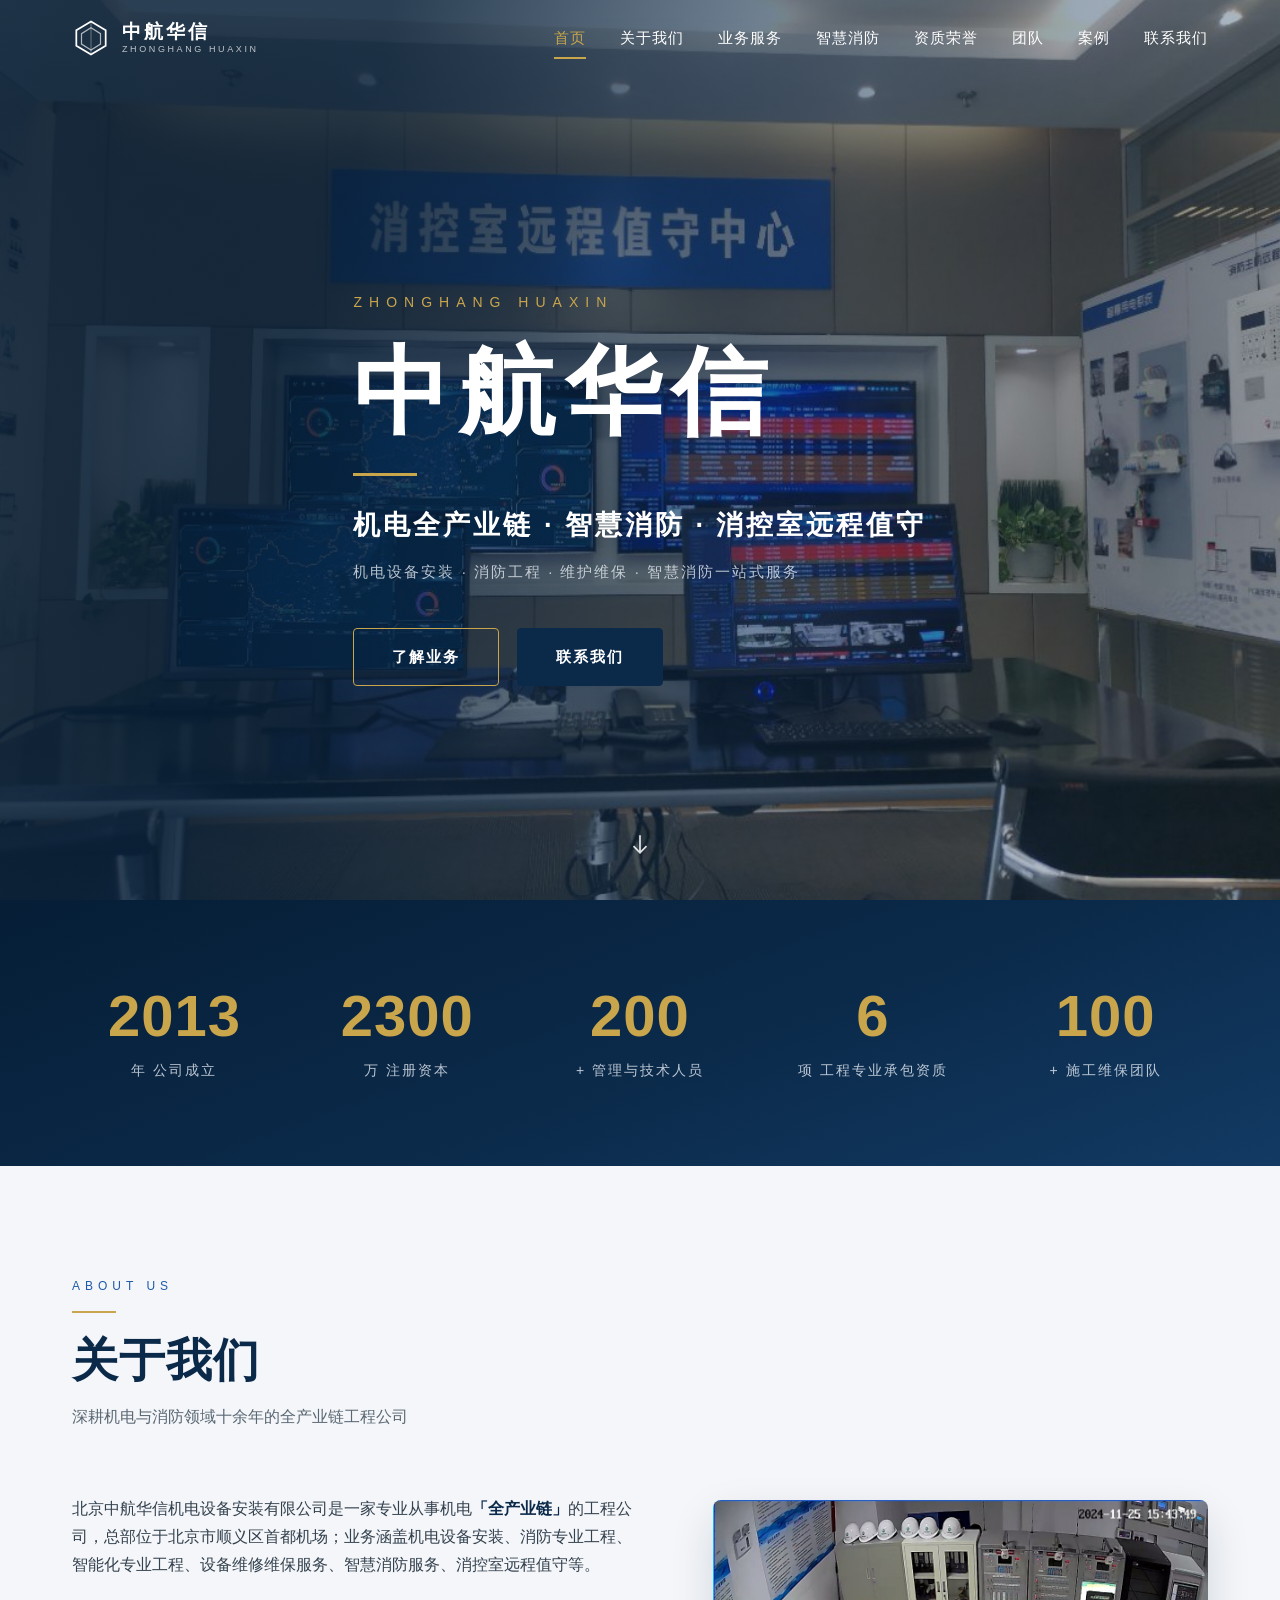
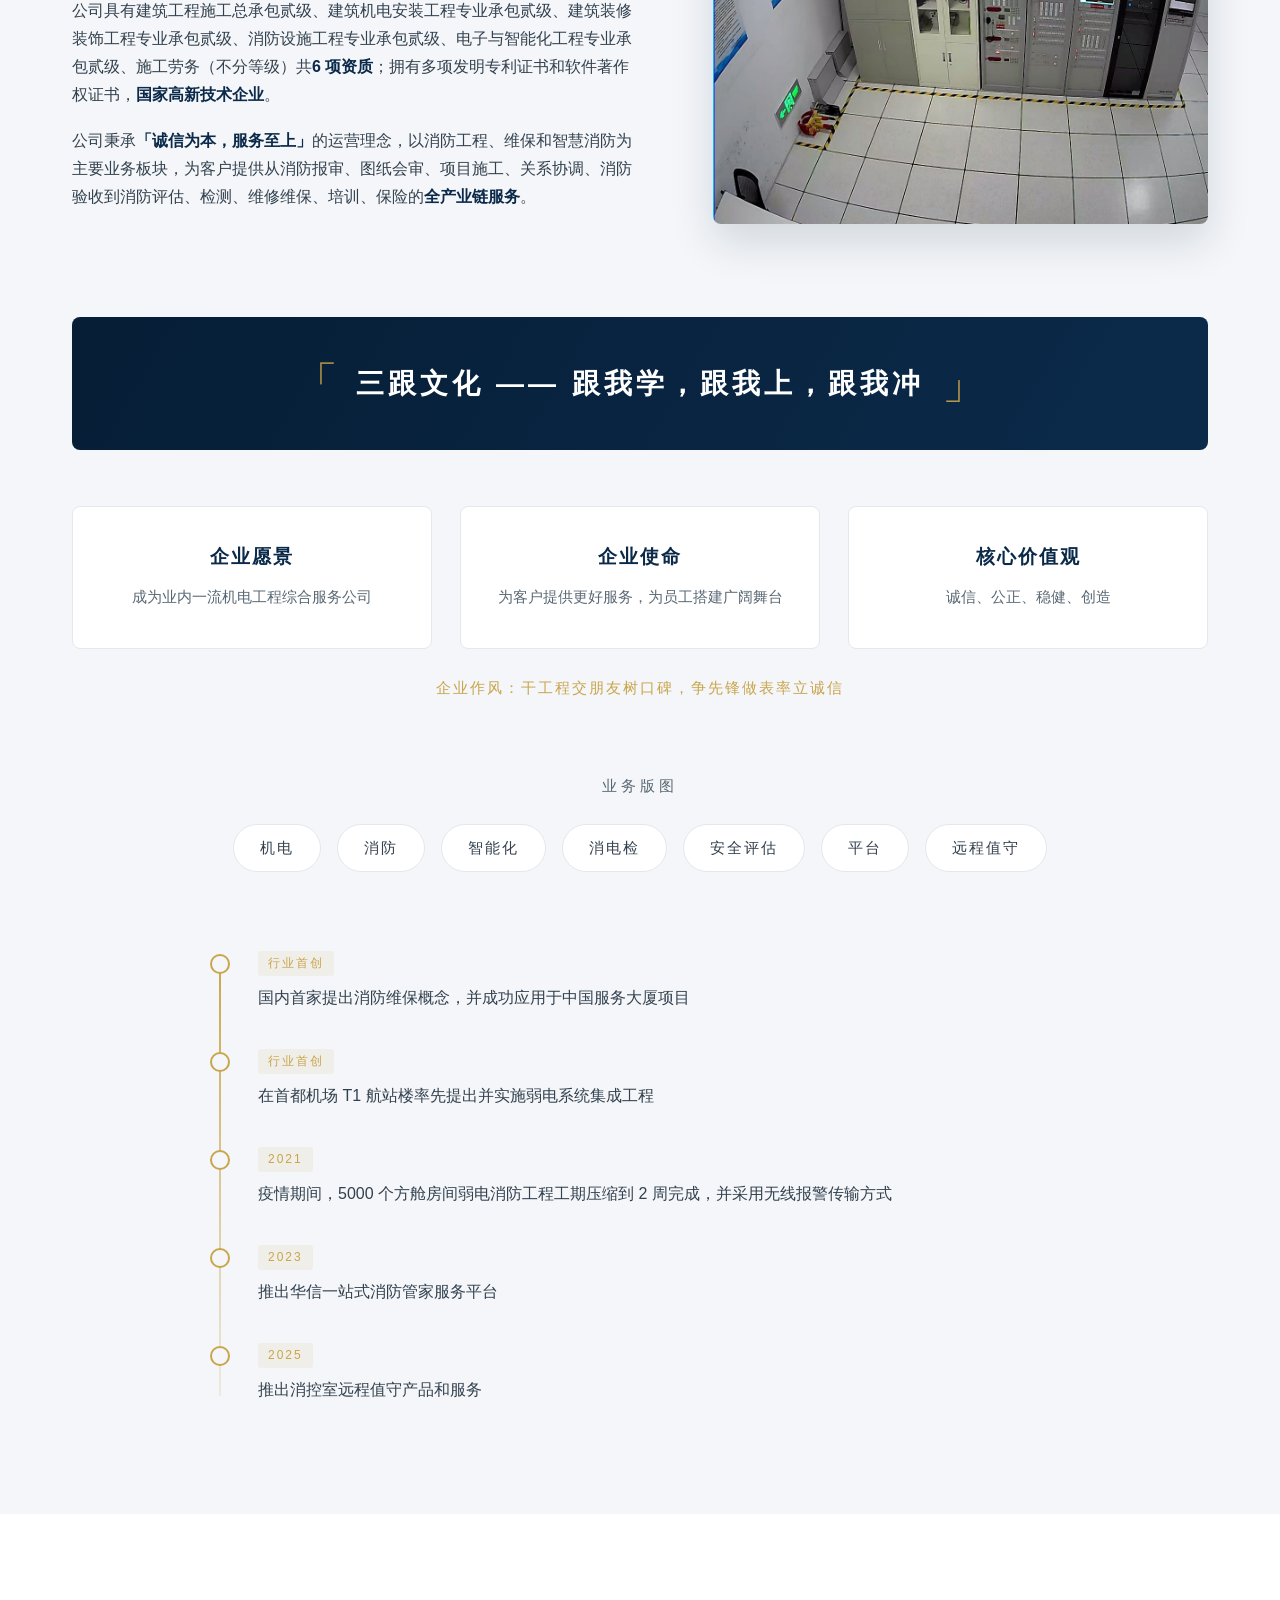
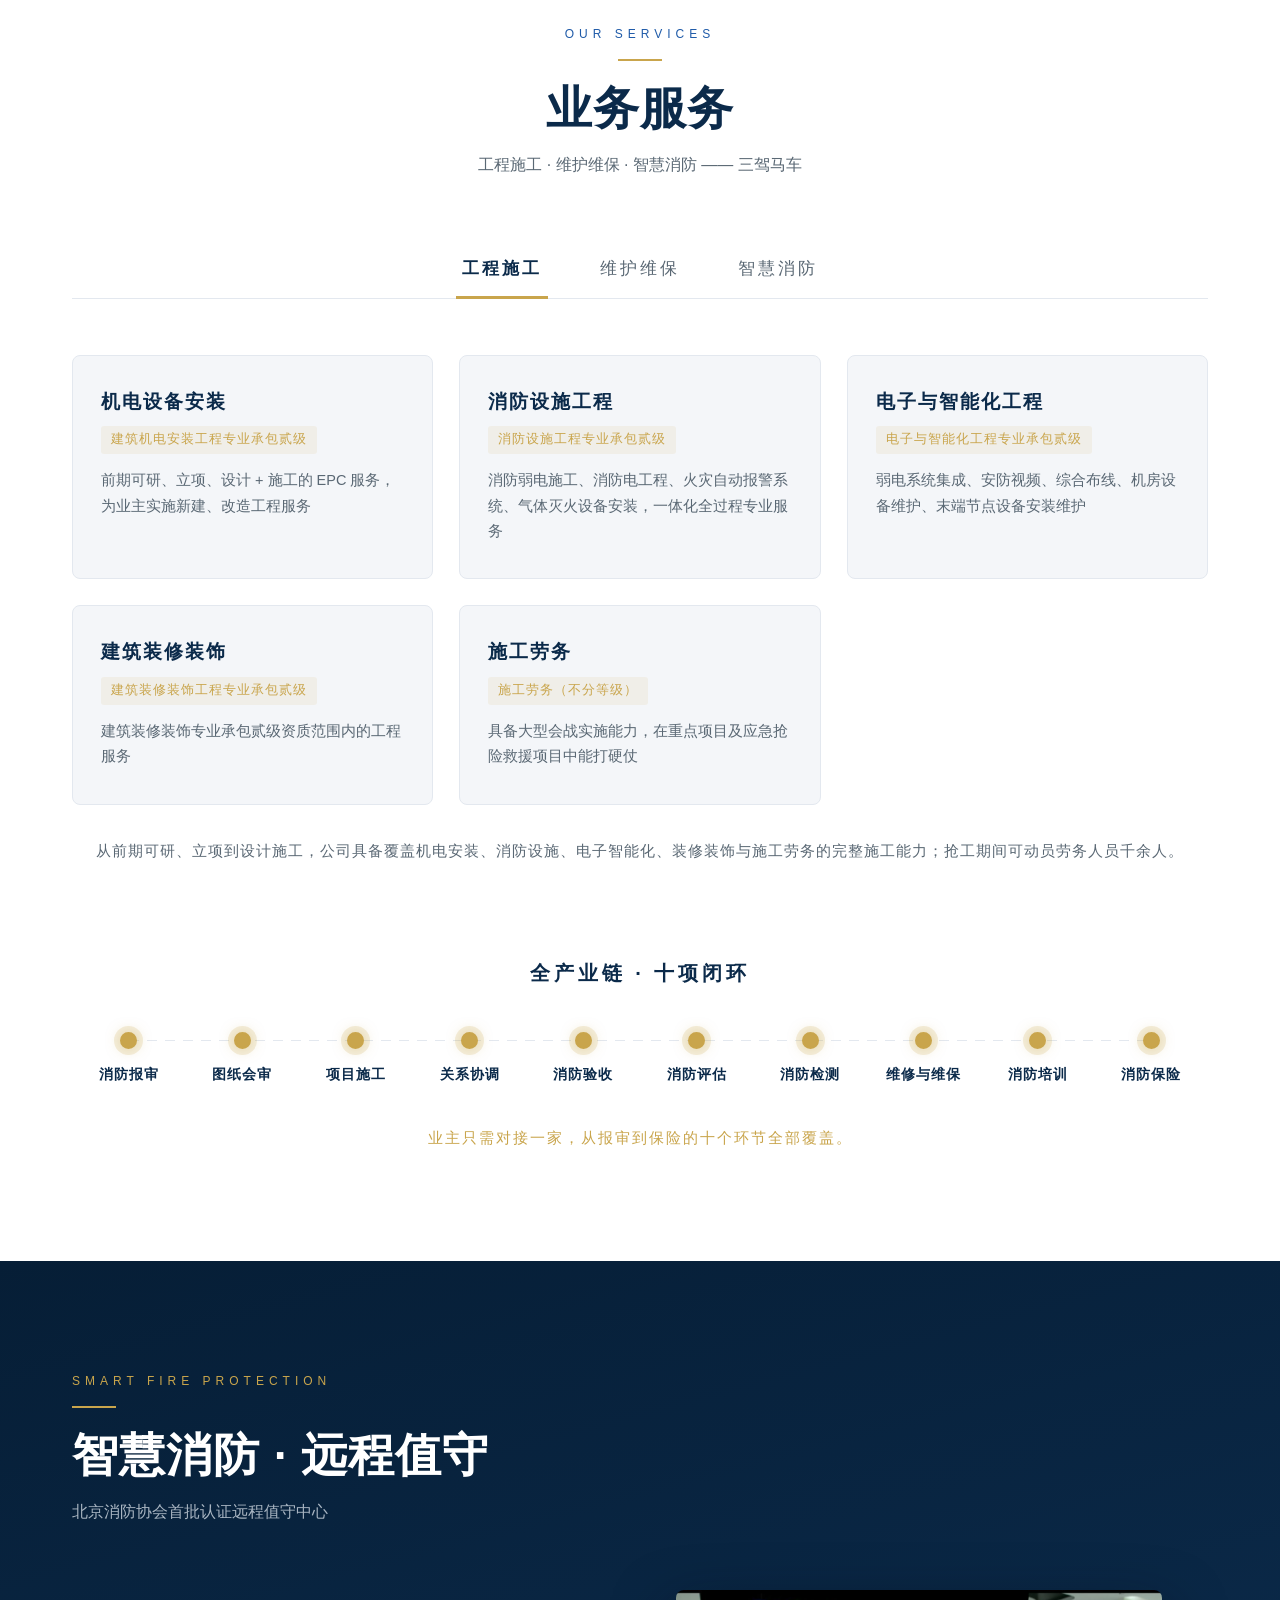
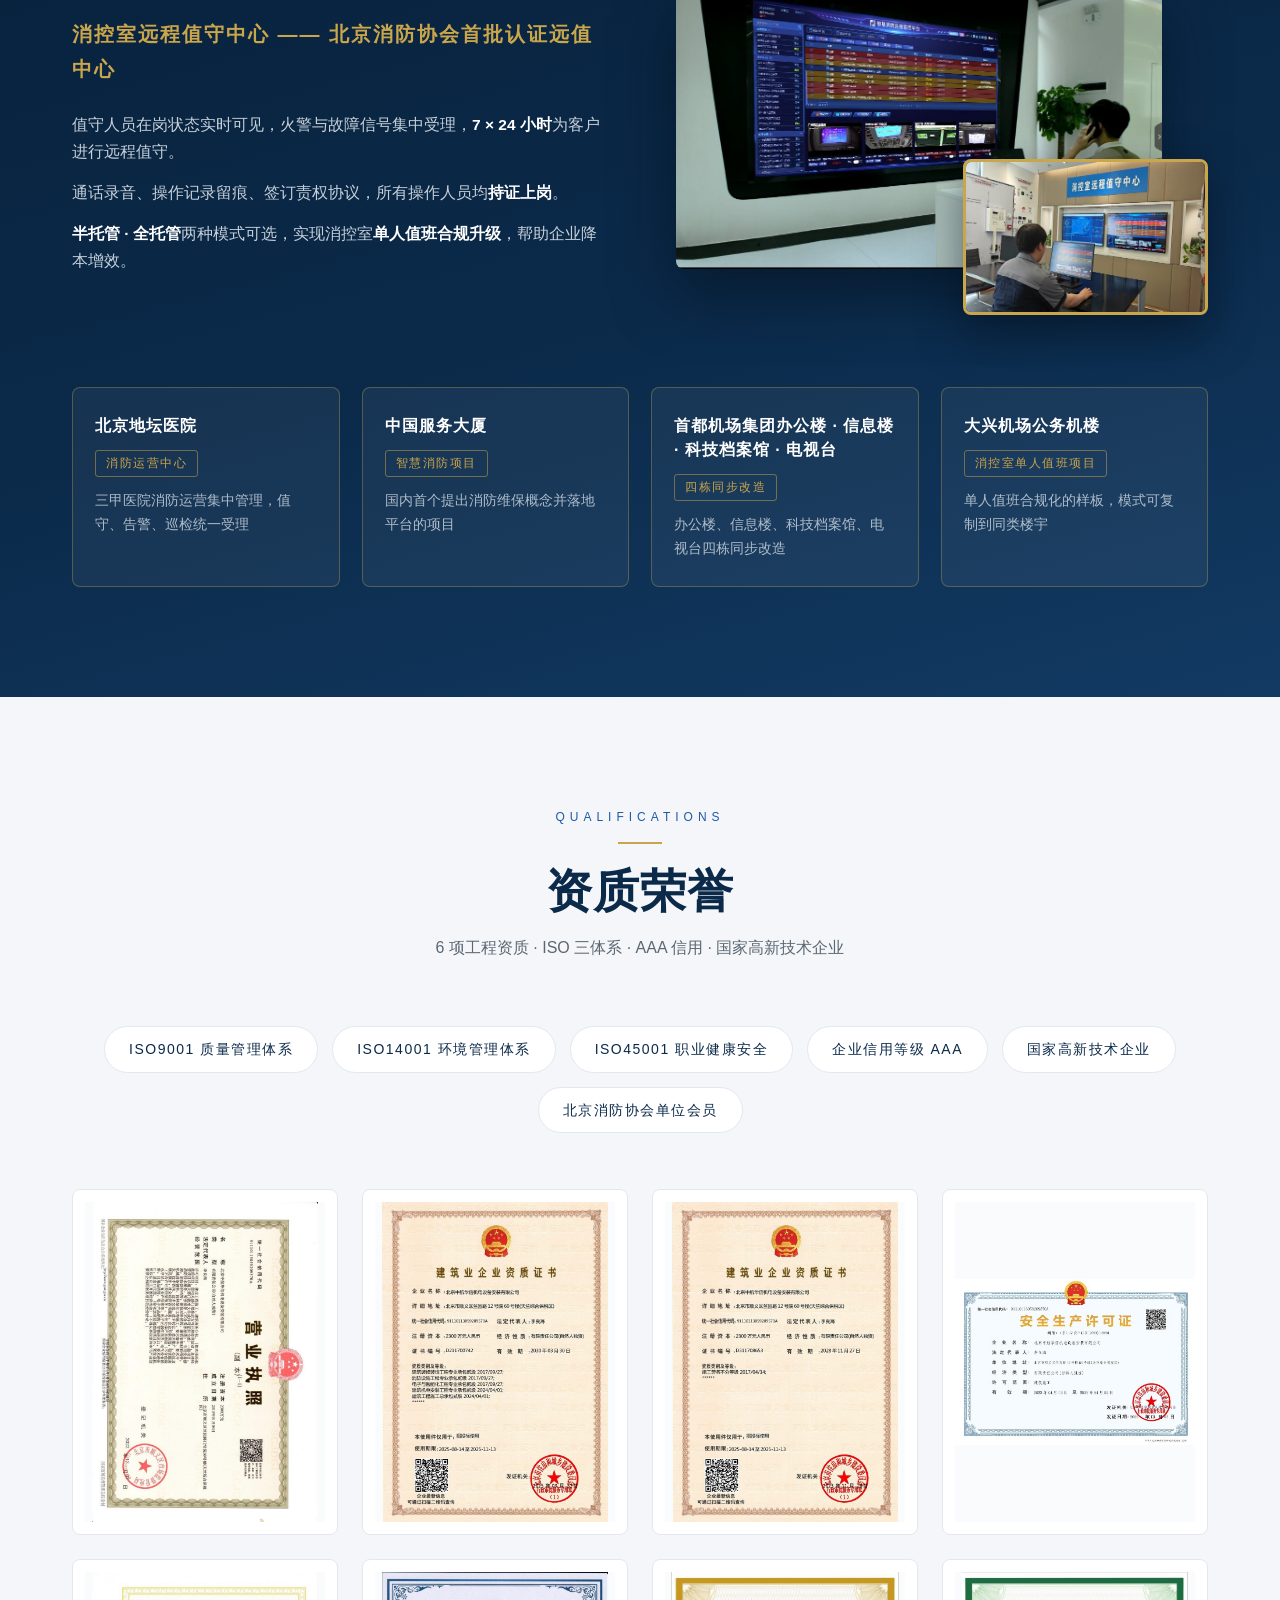
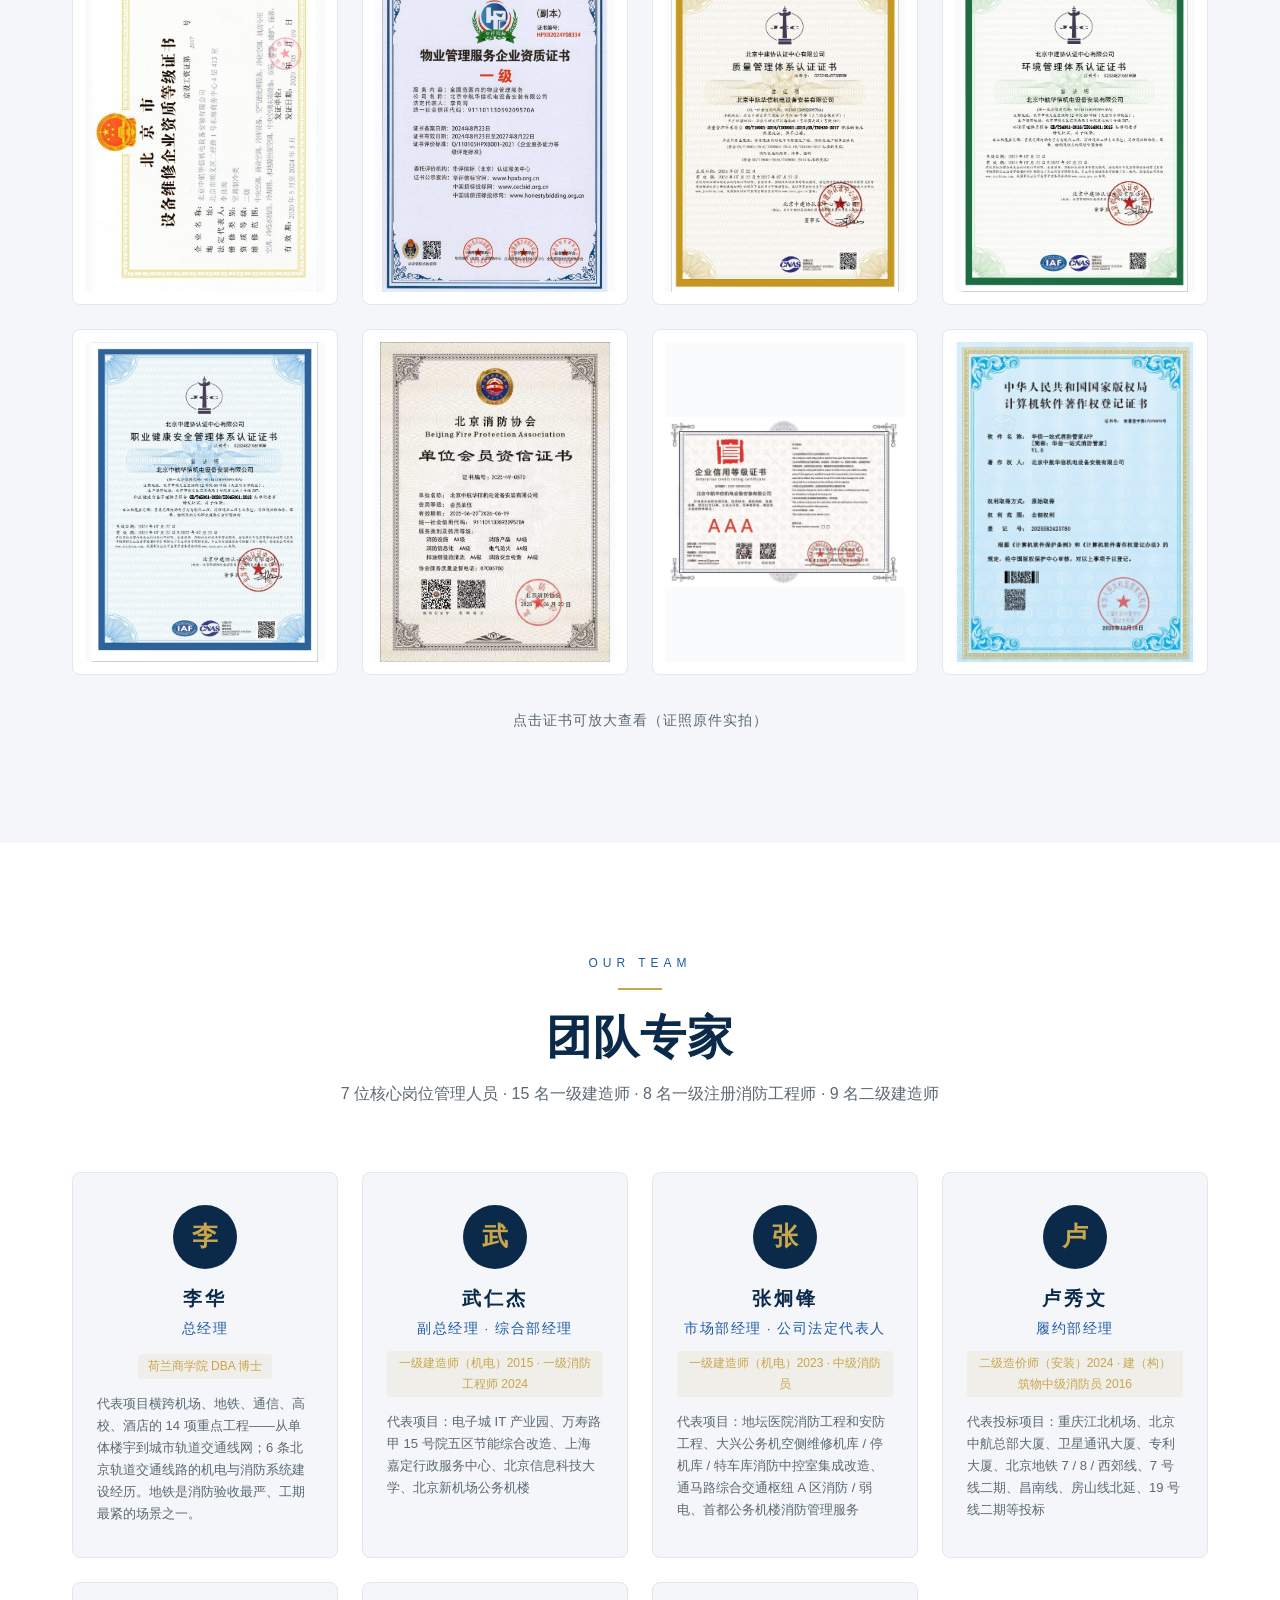
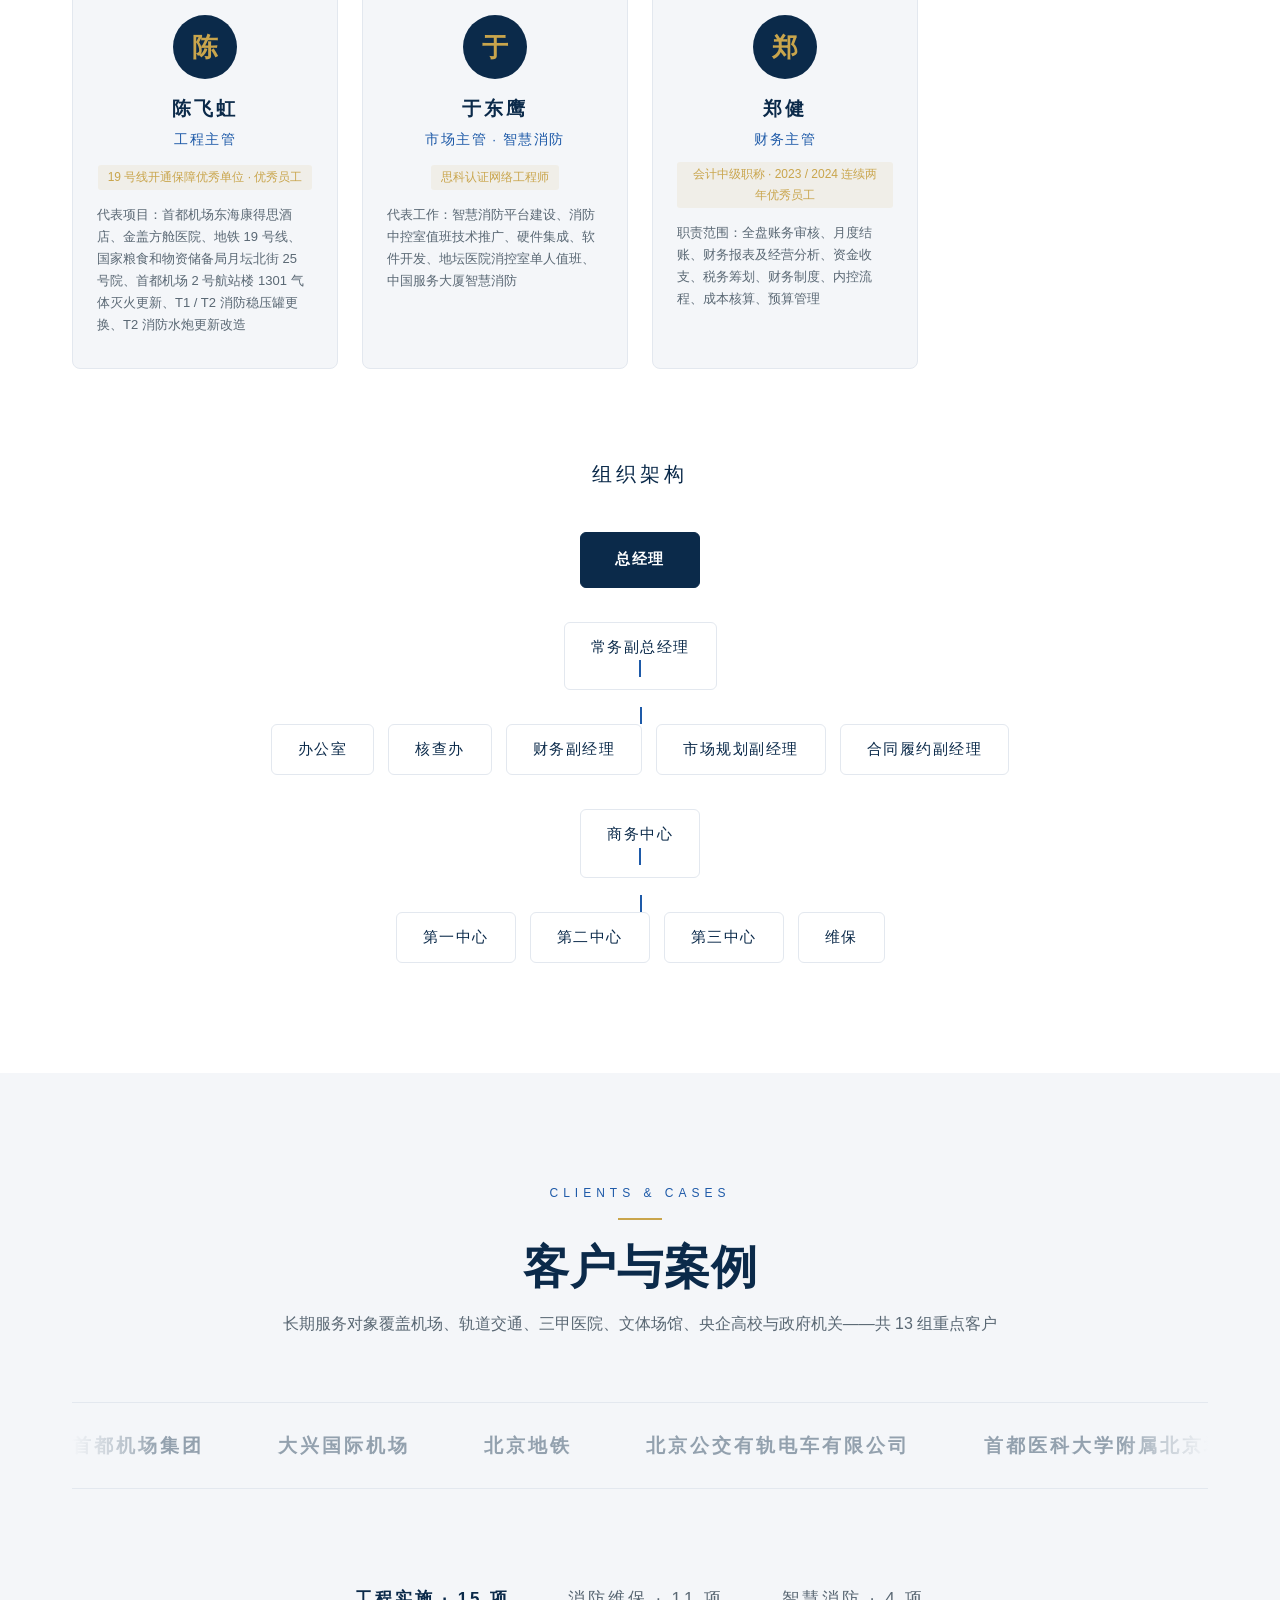
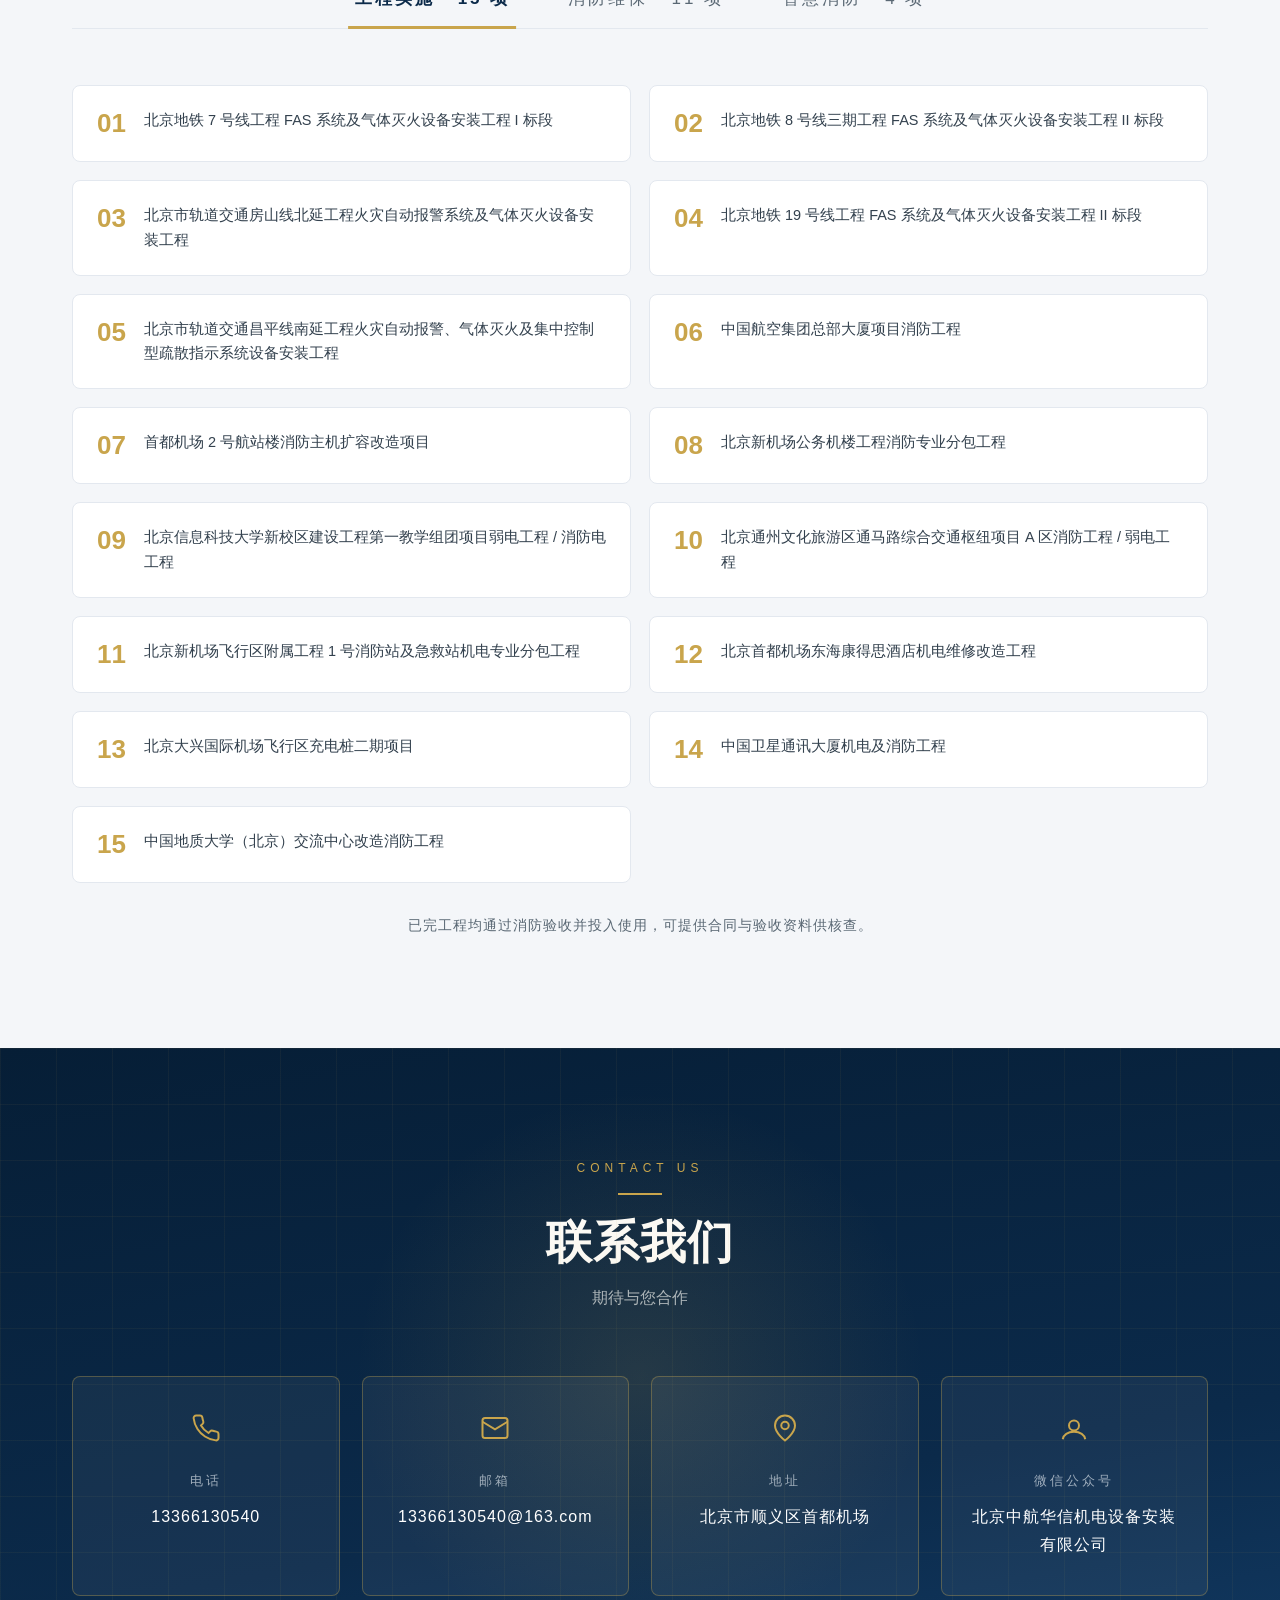
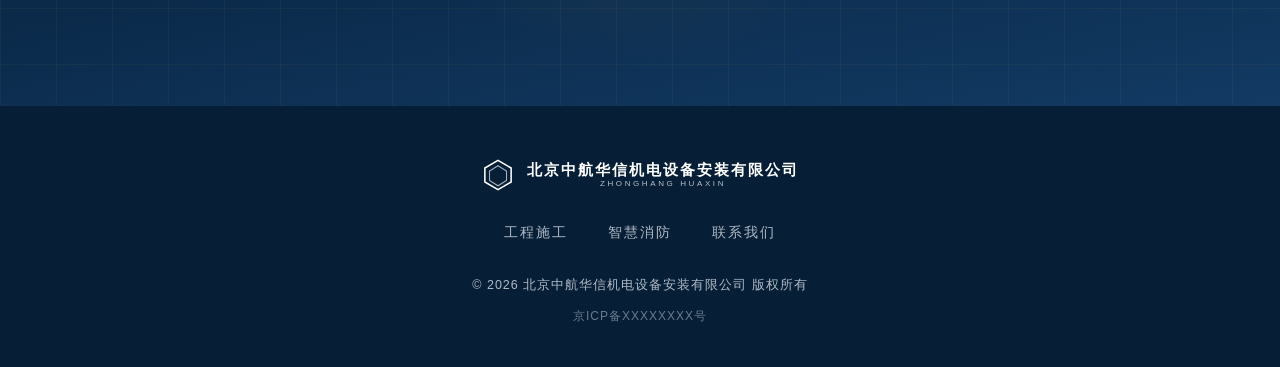
==== index.html @ 198e0b3e "feat: 中航华信官网完整实现 - 单页滚动官网：导航/Hero（宣传片 17 秒循环背景）/数据带/关于/业务/智慧消防/资质/团队/案例/联系 - 深蓝+浅灰主色，金色点缀，特斯拉式简约科技风 " ====
<!DOCTYPE html>
<html lang="zh-CN">
<head>
  <meta charset="UTF-8">
  <meta name="viewport" content="width=device-width, initial-scale=1.0">
  <meta name="description" content="北京中航华信机电设备安装有限公司——机电全产业链工程公司，业务涵盖机电设备安装、消防工程、维护维保、智慧消防与消控室远程值守。">
  <title>北京中航华信机电设备安装有限公司｜机电全产业链 · 智慧消防 · 远程值守</title>
  <link rel="stylesheet" href="css/base.css">
  <link rel="stylesheet" href="css/sections.css">
  <link rel="stylesheet" href="css/responsive.css">
</head>
<body>

  <!-- ======== 顶部导航 ======== -->
  <header class="site-nav" id="site-nav">
    <div class="nav-inner">
      <a class="brand" href="#home">
        <svg class="brand-mark" viewBox="0 0 44 44" width="38" height="38" aria-hidden="true">
          <polygon points="22,3 39,13 39,31 22,41 5,31 5,13" fill="none" stroke="currentColor" stroke-width="2"/>
          <polygon points="22,10 33,17 33,29 22,36 11,29 11,17" fill="none" stroke="currentColor" stroke-width="1.4" opacity=".65"/>
          <line x1="22" y1="3" x2="22" y2="41" stroke="currentColor" stroke-width="1" opacity=".4"/>
        </svg>
        <span class="brand-text">
          <span class="brand-cn">中航华信</span>
          <span class="brand-en">ZHONGHANG HUAXIN</span>
        </span>
      </a>
      <nav class="nav-links" id="nav-links" aria-label="主导航">
        <a href="#home" class="active">首页</a>
        <a href="#about">关于我们</a>
        <a href="#services">业务服务</a>
        <a href="#smart">智慧消防</a>
        <a href="#quals">资质荣誉</a>
        <a href="#team">团队</a>
        <a href="#cases">案例</a>
        <a href="#contact">联系我们</a>
      </nav>
      <button class="nav-toggle" id="nav-toggle" aria-label="打开菜单" aria-expanded="false">
        <span></span><span></span><span></span>
      </button>
    </div>
  </header>

  <main>

    <!-- ======== Hero 开场 ======== -->
    <section id="home" class="hero">
      <video class="hero-video" autoplay muted loop playsinline preload="auto"
             poster="assets/img/hero.jpg" aria-hidden="true">
        <source src="assets/video/promo-17s.mp4" type="video/mp4">
      </video>
      <div class="hero-overlay"></div>
      <div class="hero-content container">
        <p class="hero-en">ZHONGHANG HUAXIN</p>
        <h1 class="hero-title">中航华信</h1>
        <div class="hero-gold-line"></div>
        <p class="hero-slogan">机电全产业链 · 智慧消防 · 消控室远程值守</p>
        <p class="hero-sub">机电设备安装 · 消防工程 · 维护维保 · 智慧消防一站式服务</p>
        <div class="hero-cta">
          <a class="btn btn-ghost" href="#services">了解业务</a>
          <a class="btn btn-primary" href="#contact">联系我们</a>
        </div>
      </div>
      <a class="hero-scroll" href="#stats" aria-label="向下滚动">
        <svg viewBox="0 0 24 24" width="26" height="26" fill="none" stroke="currentColor" stroke-width="1.6">
          <path d="M12 4v16M6 14l6 6 6-6"/>
        </svg>
      </a>
    </section>

    <!-- ======== 数据带 ======== -->
    <section id="stats" class="section stats-band">
      <div class="container stats-grid">
        <div class="stat reveal">
          <span class="stat-num" data-target="2013">0</span>
          <span class="stat-label">年 公司成立</span>
        </div>
        <div class="stat reveal">
          <span class="stat-num" data-target="2300">0</span>
          <span class="stat-label">万 注册资本</span>
        </div>
        <div class="stat reveal">
          <span class="stat-num" data-target="200">0</span>
          <span class="stat-label">+ 管理与技术人员</span>
        </div>
        <div class="stat reveal">
          <span class="stat-num" data-target="6">0</span>
          <span class="stat-label">项 工程专业承包资质</span>
        </div>
        <div class="stat reveal">
          <span class="stat-num" data-target="100">0</span>
          <span class="stat-label">+ 施工维保团队</span>
        </div>
      </div>
    </section>

    <!-- ======== 关于我们 ======== -->
    <section id="about" class="section about">
      <div class="container">
        <div class="sec-head reveal">
          <p class="sec-en">ABOUT US</p>
          <div class="sec-line"></div>
          <h2 class="sec-title">关于我们</h2>
          <p class="sec-sub">深耕机电与消防领域十余年的全产业链工程公司</p>
        </div>

        <div class="about-grid">
          <div class="about-text reveal">
            <p>北京中航华信机电设备安装有限公司是一家专业从事机电<strong>「全产业链」</strong>的工程公司，总部位于北京市顺义区首都机场；业务涵盖机电设备安装、消防专业工程、智能化专业工程、设备维修维保服务、智慧消防服务、消控室远程值守等。</p>
            <p>公司具有建筑工程施工总承包贰级、建筑机电安装工程专业承包贰级、建筑装修装饰工程专业承包贰级、消防设施工程专业承包贰级、电子与智能化工程专业承包贰级、施工劳务（不分等级）共<strong>6 项资质</strong>；拥有多项发明专利证书和软件著作权证书，<strong>国家高新技术企业</strong>。</p>
            <p>公司秉承<strong>「诚信为本，服务至上」</strong>的运营理念，以消防工程、维保和智慧消防为主要业务板块，为客户提供从消防报审、图纸会审、项目施工、关系协调、消防验收到消防评估、检测、维修维保、培训、保险的<strong>全产业链服务</strong>。</p>
          </div>
          <div class="about-media reveal">
            <div class="about-frame">
              <img src="assets/img/about.jpg" alt="公司项目现场" loading="lazy">
            </div>
          </div>
        </div>

        <div class="culture-band reveal">
          <span class="culture-quote">「</span>
          <p class="culture-text">三跟文化 —— 跟我学，跟我上，跟我冲</p>
          <span class="culture-quote">」</span>
        </div>

        <div class="values-grid">
          <div class="value-card reveal">
            <h3 class="value-title">企业愿景</h3>
            <p class="value-text">成为业内一流机电工程综合服务公司</p>
          </div>
          <div class="value-card reveal">
            <h3 class="value-title">企业使命</h3>
            <p class="value-text">为客户提供更好服务，为员工搭建广阔舞台</p>
          </div>
          <div class="value-card reveal">
            <h3 class="value-title">核心价值观</h3>
            <p class="value-text">诚信、公正、稳健、创造</p>
          </div>
        </div>
        <p class="about-style reveal">企业作风：干工程交朋友树口碑，争先锋做表率立诚信</p>

        <div class="biz-map reveal">
          <p class="biz-map-title">业务版图</p>
          <div class="biz-chips">
            <span class="chip">机电</span>
            <span class="chip">消防</span>
            <span class="chip">智能化</span>
            <span class="chip">消电检</span>
            <span class="chip">安全评估</span>
            <span class="chip">平台</span>
            <span class="chip">远程值守</span>
          </div>
        </div>

        <div class="milestones reveal">
          <div class="milestone">
            <span class="milestone-dot"></span>
            <div class="milestone-body">
              <p class="milestone-tag">行业首创</p>
              <p class="milestone-text">国内首家提出消防维保概念，并成功应用于中国服务大厦项目</p>
            </div>
          </div>
          <div class="milestone">
            <span class="milestone-dot"></span>
            <div class="milestone-body">
              <p class="milestone-tag">行业首创</p>
              <p class="milestone-text">在首都机场 T1 航站楼率先提出并实施弱电系统集成工程</p>
            </div>
          </div>
          <div class="milestone">
            <span class="milestone-dot"></span>
            <div class="milestone-body">
              <p class="milestone-tag">2021</p>
              <p class="milestone-text">疫情期间，5000 个方舱房间弱电消防工程工期压缩到 2 周完成，并采用无线报警传输方式</p>
            </div>
          </div>
          <div class="milestone">
            <span class="milestone-dot"></span>
            <div class="milestone-body">
              <p class="milestone-tag">2023</p>
              <p class="milestone-text">推出华信一站式消防管家服务平台</p>
            </div>
          </div>
          <div class="milestone">
            <span class="milestone-dot"></span>
            <div class="milestone-body">
              <p class="milestone-tag">2025</p>
              <p class="milestone-text">推出消控室远程值守产品和服务</p>
            </div>
          </div>
        </div>
      </div>
    </section>

    <!-- ======== 业务服务 ======== -->
    <section id="services" class="section services">
      <div class="container">
        <div class="sec-head center reveal">
          <p class="sec-en">OUR SERVICES</p>
          <div class="sec-line"></div>
          <h2 class="sec-title">业务服务</h2>
          <p class="sec-sub">工程施工 · 维护维保 · 智慧消防 —— 三驾马车</p>
        </div>

        <div class="service-tabs reveal">
          <div class="tab-btns" role="tablist">
            <button class="tab-btn active" data-tab="eng" role="tab">工程施工</button>
            <button class="tab-btn" data-tab="maint" role="tab">维护维保</button>
            <button class="tab-btn" data-tab="smart" role="tab">智慧消防</button>
          </div>

          <!-- 面板 1：工程施工 -->
          <div class="tab-panel active" data-panel="eng" role="tabpanel">
            <div class="svc-grid">
              <div class="svc-card">
                <h3 class="svc-title">机电设备安装</h3>
                <p class="svc-qual">建筑机电安装工程专业承包贰级</p>
                <p class="svc-desc">前期可研、立项、设计 + 施工的 EPC 服务，为业主实施新建、改造工程服务</p>
              </div>
              <div class="svc-card">
                <h3 class="svc-title">消防设施工程</h3>
                <p class="svc-qual">消防设施工程专业承包贰级</p>
                <p class="svc-desc">消防弱电施工、消防电工程、火灾自动报警系统、气体灭火设备安装，一体化全过程专业服务</p>
              </div>
              <div class="svc-card">
                <h3 class="svc-title">电子与智能化工程</h3>
                <p class="svc-qual">电子与智能化工程专业承包贰级</p>
                <p class="svc-desc">弱电系统集成、安防视频、综合布线、机房设备维护、末端节点设备安装维护</p>
              </div>
              <div class="svc-card">
                <h3 class="svc-title">建筑装修装饰</h3>
                <p class="svc-qual">建筑装修装饰工程专业承包贰级</p>
                <p class="svc-desc">建筑装修装饰专业承包贰级资质范围内的工程服务</p>
              </div>
              <div class="svc-card">
                <h3 class="svc-title">施工劳务</h3>
                <p class="svc-qual">施工劳务（不分等级）</p>
                <p class="svc-desc">具备大型会战实施能力，在重点项目及应急抢险救援项目中能打硬仗</p>
              </div>
            </div>
            <p class="svc-note">从前期可研、立项到设计施工，公司具备覆盖机电安装、消防设施、电子智能化、装修装饰与施工劳务的完整施工能力；抢工期间可动员劳务人员千余人。</p>
          </div>

          <!-- 面板 2：维护维保 -->
          <div class="tab-panel" data-panel="maint" role="tabpanel">
            <div class="maint-grid">
              <div class="maint-intro">
                <h3 class="maint-title">一站式消防管家服务</h3>
                <p class="maint-text">为用户提供维保服务、消电检及消防安全评估的一站式消防管家服务，覆盖消防设施全生命周期的日常技术保障。</p>
                <div class="maint-badges">
                  <span class="maint-badge">7 × 24 小时响应</span>
                  <span class="maint-badge">驻场 + 巡检</span>
                  <span class="maint-badge">年度检测</span>
                </div>
              </div>
              <div class="maint-cards">
                <div class="maint-card">
                  <h4>维保服务</h4>
                  <p>驻场班组日常维护，按周期巡检并留痕，远程值守中心集中受理火警与故障信号，分级派单到人</p>
                </div>
                <div class="maint-card">
                  <h4>消电检</h4>
                  <p>消防电气检测与消防安全评估同步交付，形成完整合规档案</p>
                </div>
                <div class="maint-card">
                  <h4>消防安全评估</h4>
                  <p>专业团队对消防设施全生命周期进行安全评估，出具权威报告</p>
                </div>
              </div>
            </div>
          </div>

          <!-- 面板 3：智慧消防 -->
          <div class="tab-panel" data-panel="smart" role="tabpanel">
            <div class="smart-features">
              <div class="smart-feature">
                <span class="sf-icon" aria-hidden="true"></span>
                <h4>AI 视频算法</h4>
                <p>智能识别火情与隐患，主动预警</p>
              </div>
              <div class="smart-feature">
                <span class="sf-icon" aria-hidden="true"></span>
                <h4>数字孪生</h4>
                <p>楼宇消防系统三维可视化管理</p>
              </div>
              <div class="smart-feature">
                <span class="sf-icon" aria-hidden="true"></span>
                <h4>智能维保</h4>
                <p>维保计划自动生成，全流程留痕</p>
              </div>
              <div class="smart-feature">
                <span class="sf-icon" aria-hidden="true"></span>
                <h4>设备巡查</h4>
                <p>巡查任务在线派发，结果实时回传</p>
              </div>
              <div class="smart-feature">
                <span class="sf-icon" aria-hidden="true"></span>
                <h4>智慧用电</h4>
                <p>电气火灾隐患实时监测预警</p>
              </div>
              <div class="smart-feature">
                <span class="sf-icon" aria-hidden="true"></span>
                <h4>可燃气体探测</h4>
                <p>燃气泄漏快速感知，联动处置</p>
              </div>
              <div class="smart-feature">
                <span class="sf-icon" aria-hidden="true"></span>
                <h4>远程监控</h4>
                <p>设备状态、告警信号同屏可查</p>
              </div>
            </div>
            <p class="svc-note">华信智慧消防云平台为公司自研，物业与业主方无需到机房，即可掌握楼宇消防运行状况。</p>
          </div>
        </div>

        <!-- 十项闭环 -->
        <div class="closed-loop reveal">
          <h3 class="loop-title">全产业链 · 十项闭环</h3>
          <div class="loop-track">
            <div class="loop-node"><span class="loop-dot"></span><p>消防报审</p></div>
            <div class="loop-node"><span class="loop-dot"></span><p>图纸会审</p></div>
            <div class="loop-node"><span class="loop-dot"></span><p>项目施工</p></div>
            <div class="loop-node"><span class="loop-dot"></span><p>关系协调</p></div>
            <div class="loop-node"><span class="loop-dot"></span><p>消防验收</p></div>
            <div class="loop-node"><span class="loop-dot"></span><p>消防评估</p></div>
            <div class="loop-node"><span class="loop-dot"></span><p>消防检测</p></div>
            <div class="loop-node"><span class="loop-dot"></span><p>维修与维保</p></div>
            <div class="loop-node"><span class="loop-dot"></span><p>消防培训</p></div>
            <div class="loop-node"><span class="loop-dot"></span><p>消防保险</p></div>
          </div>
          <p class="loop-note">业主只需对接一家，从报审到保险的十个环节全部覆盖。</p>
        </div>
      </div>
    </section>

    <!-- ======== 智慧消防·远程值守 ======== -->
    <section id="smart" class="section smart on-dark">
      <div class="container">
        <div class="sec-head reveal">
          <p class="sec-en">SMART FIRE PROTECTION</p>
          <div class="sec-line"></div>
          <h2 class="sec-title">智慧消防 · 远程值守</h2>
          <p class="sec-sub">北京消防协会首批认证远程值守中心</p>
        </div>

        <div class="smart-grid">
          <div class="smart-text reveal">
            <p class="smart-lead">消控室远程值守中心 —— 北京消防协会首批认证远值中心</p>
            <p class="smart-para">值守人员在岗状态实时可见，火警与故障信号集中受理，<strong class="smart-hl">7 × 24 小时</strong>为客户进行远程值守。</p>
            <p class="smart-para">通话录音、操作记录留痕、签订责权协议，所有操作人员均<strong class="smart-hl">持证上岗</strong>。</p>
            <p class="smart-para"><strong class="smart-hl">半托管 · 全托管</strong>两种模式可选，实现消控室<strong class="smart-hl">单人值班合规升级</strong>，帮助企业降本增效。</p>
          </div>
          <div class="smart-media reveal">
            <img class="smart-img-main" src="assets/img/platform.jpg" alt="华信智慧消防远程监控平台" loading="lazy">
            <img class="smart-img-sub" src="assets/img/ops.jpg" alt="消控室远程值守中心" loading="lazy">
          </div>
        </div>

        <div class="smart-cases">
          <div class="smart-case reveal">
            <h4 class="sc-title">北京地坛医院</h4>
            <p class="sc-tag">消防运营中心</p>
            <p class="sc-desc">三甲医院消防运营集中管理，值守、告警、巡检统一受理</p>
          </div>
          <div class="smart-case reveal">
            <h4 class="sc-title">中国服务大厦</h4>
            <p class="sc-tag">智慧消防项目</p>
            <p class="sc-desc">国内首个提出消防维保概念并落地平台的项目</p>
          </div>
          <div class="smart-case reveal">
            <h4 class="sc-title">首都机场集团办公楼 · 信息楼 · 科技档案馆 · 电视台</h4>
            <p class="sc-tag">四栋同步改造</p>
            <p class="sc-desc">办公楼、信息楼、科技档案馆、电视台四栋同步改造</p>
          </div>
          <div class="smart-case reveal">
            <h4 class="sc-title">大兴机场公务机楼</h4>
            <p class="sc-tag">消控室单人值班项目</p>
            <p class="sc-desc">单人值班合规化的样板，模式可复制到同类楼宇</p>
          </div>
        </div>
      </div>
    </section>

    <!-- ======== 资质荣誉 ======== -->
    <section id="quals" class="section quals">
      <div class="container">
        <div class="sec-head center reveal">
          <p class="sec-en">QUALIFICATIONS</p>
          <div class="sec-line"></div>
          <h2 class="sec-title">资质荣誉</h2>
          <p class="sec-sub">6 项工程资质 · ISO 三体系 · AAA 信用 · 国家高新技术企业</p>
        </div>

        <div class="cert-badges reveal">
          <span class="cert-badge">ISO9001 质量管理体系</span>
          <span class="cert-badge">ISO14001 环境管理体系</span>
          <span class="cert-badge">ISO45001 职业健康安全</span>
          <span class="cert-badge">企业信用等级 AAA</span>
          <span class="cert-badge">国家高新技术企业</span>
          <span class="cert-badge">北京消防协会单位会员</span>
        </div>

        <div class="cert-grid" id="cert-grid">
          <figure class="cert-item reveal"><img class="cert-img" src="assets/img/cert-01.jpg" alt="资质证书 1" data-full="assets/img/cert-01.jpg" loading="lazy"></figure>
          <figure class="cert-item reveal"><img class="cert-img" src="assets/img/cert-02.jpg" alt="资质证书 2" data-full="assets/img/cert-02.jpg" loading="lazy"></figure>
          <figure class="cert-item reveal"><img class="cert-img" src="assets/img/cert-03.jpg" alt="资质证书 3" data-full="assets/img/cert-03.jpg" loading="lazy"></figure>
          <figure class="cert-item reveal"><img class="cert-img" src="assets/img/cert-04.jpg" alt="资质证书 4" data-full="assets/img/cert-04.jpg" loading="lazy"></figure>
          <figure class="cert-item reveal"><img class="cert-img" src="assets/img/cert-05.jpg" alt="资质证书 5" data-full="assets/img/cert-05.jpg" loading="lazy"></figure>
          <figure class="cert-item reveal"><img class="cert-img" src="assets/img/cert-06.jpg" alt="资质证书 6" data-full="assets/img/cert-06.jpg" loading="lazy"></figure>
          <figure class="cert-item reveal"><img class="cert-img" src="assets/img/cert-07.jpg" alt="资质证书 7" data-full="assets/img/cert-07.jpg" loading="lazy"></figure>
          <figure class="cert-item reveal"><img class="cert-img" src="assets/img/cert-08.jpg" alt="资质证书 8" data-full="assets/img/cert-08.jpg" loading="lazy"></figure>
          <figure class="cert-item reveal"><img class="cert-img" src="assets/img/cert-09.jpg" alt="资质证书 9" data-full="assets/img/cert-09.jpg" loading="lazy"></figure>
          <figure class="cert-item reveal"><img class="cert-img" src="assets/img/cert-10.jpg" alt="资质证书 10" data-full="assets/img/cert-10.jpg" loading="lazy"></figure>
          <figure class="cert-item reveal"><img class="cert-img" src="assets/img/cert-11.jpg" alt="资质证书 11" data-full="assets/img/cert-11.jpg" loading="lazy"></figure>
          <figure class="cert-item reveal"><img class="cert-img" src="assets/img/cert-12.jpg" alt="资质证书 12" data-full="assets/img/cert-12.jpg" loading="lazy"></figure>
        </div>
        <p class="cert-hint reveal">点击证书可放大查看（证照原件实拍）</p>
      </div>
    </section>

    <!-- ======== 团队专家 ======== -->
    <section id="team" class="section team">
      <div class="container">
        <div class="sec-head center reveal">
          <p class="sec-en">OUR TEAM</p>
          <div class="sec-line"></div>
          <h2 class="sec-title">团队专家</h2>
          <p class="sec-sub">7 位核心岗位管理人员 · 15 名一级建造师 · 8 名一级注册消防工程师 · 9 名二级建造师</p>
        </div>

        <div class="team-grid">
          <div class="member-card reveal">
            <span class="member-avatar">李</span>
            <h3 class="member-name">李华</h3>
            <p class="member-role">总经理</p>
            <p class="member-cred">荷兰商学院 DBA 博士</p>
            <p class="member-desc">代表项目横跨机场、地铁、通信、高校、酒店的 14 项重点工程——从单体楼宇到城市轨道交通线网；6 条北京轨道交通线路的机电与消防系统建设经历。地铁是消防验收最严、工期最紧的场景之一。</p>
          </div>
          <div class="member-card reveal">
            <span class="member-avatar">武</span>
            <h3 class="member-name">武仁杰</h3>
            <p class="member-role">副总经理 · 综合部经理</p>
            <p class="member-cred">一级建造师（机电）2015 · 一级消防工程师 2024</p>
            <p class="member-desc">代表项目：电子城 IT 产业园、万寿路甲 15 号院五区节能综合改造、上海嘉定行政服务中心、北京信息科技大学、北京新机场公务机楼</p>
          </div>
          <div class="member-card reveal">
            <span class="member-avatar">张</span>
            <h3 class="member-name">张炯锋</h3>
            <p class="member-role">市场部经理 · 公司法定代表人</p>
            <p class="member-cred">一级建造师（机电）2023 · 中级消防员</p>
            <p class="member-desc">代表项目：地坛医院消防工程和安防工程、大兴公务机空侧维修机库 / 停机库 / 特车库消防中控室集成改造、通马路综合交通枢纽 A 区消防 / 弱电、首都公务机楼消防管理服务</p>
          </div>
          <div class="member-card reveal">
            <span class="member-avatar">卢</span>
            <h3 class="member-name">卢秀文</h3>
            <p class="member-role">履约部经理</p>
            <p class="member-cred">二级造价师（安装）2024 · 建（构）筑物中级消防员 2016</p>
            <p class="member-desc">代表投标项目：重庆江北机场、北京中航总部大厦、卫星通讯大厦、专利大厦、北京地铁 7 / 8 / 西郊线、7 号线二期、昌南线、房山线北延、19 号线二期等投标</p>
          </div>
          <div class="member-card reveal">
            <span class="member-avatar">陈</span>
            <h3 class="member-name">陈飞虹</h3>
            <p class="member-role">工程主管</p>
            <p class="member-cred">19 号线开通保障优秀单位 · 优秀员工</p>
            <p class="member-desc">代表项目：首都机场东海康得思酒店、金盖方舱医院、地铁 19 号线、国家粮食和物资储备局月坛北街 25 号院、首都机场 2 号航站楼 1301 气体灭火更新、T1 / T2 消防稳压罐更换、T2 消防水炮更新改造</p>
          </div>
          <div class="member-card reveal">
            <span class="member-avatar">于</span>
            <h3 class="member-name">于东鹰</h3>
            <p class="member-role">市场主管 · 智慧消防</p>
            <p class="member-cred">思科认证网络工程师</p>
            <p class="member-desc">代表工作：智慧消防平台建设、消防中控室值班技术推广、硬件集成、软件开发、地坛医院消控室单人值班、中国服务大厦智慧消防</p>
          </div>
          <div class="member-card reveal">
            <span class="member-avatar">郑</span>
            <h3 class="member-name">郑健</h3>
            <p class="member-role">财务主管</p>
            <p class="member-cred">会计中级职称 · 2023 / 2024 连续两年优秀员工</p>
            <p class="member-desc">职责范围：全盘账务审核、月度结账、财务报表及经营分析、资金收支、税务筹划、财务制度、内控流程、成本核算、预算管理</p>
          </div>
        </div>

        <div class="org-chart reveal">
          <p class="org-title">组织架构</p>
          <div class="org-tree">
            <div class="org-node org-root">总经理</div>
            <div class="org-node org-mid">常务副总经理</div>
            <div class="org-row">
              <div class="org-node">办公室</div>
              <div class="org-node">核查办</div>
              <div class="org-node">财务副经理</div>
              <div class="org-node">市场规划副经理</div>
              <div class="org-node">合同履约副经理</div>
            </div>
            <div class="org-node org-mid">商务中心</div>
            <div class="org-row">
              <div class="org-node">第一中心</div>
              <div class="org-node">第二中心</div>
              <div class="org-node">第三中心</div>
              <div class="org-node">维保</div>
            </div>
          </div>
        </div>
      </div>
    </section>

    <!-- ======== 客户与案例 ======== -->
    <section id="cases" class="section cases">
      <div class="container">
        <div class="sec-head center reveal">
          <p class="sec-en">CLIENTS &amp; CASES</p>
          <div class="sec-line"></div>
          <h2 class="sec-title">客户与案例</h2>
          <p class="sec-sub">长期服务对象覆盖机场、轨道交通、三甲医院、文体场馆、央企高校与政府机关——共 13 组重点客户</p>
        </div>

        <div class="client-wall reveal" id="client-wall">
          <div class="client-track">
            <span class="client-item">首都机场集团</span>
            <span class="client-item">大兴国际机场</span>
            <span class="client-item">北京地铁</span>
            <span class="client-item">北京公交有轨电车有限公司</span>
            <span class="client-item">首都医科大学附属北京地坛医院</span>
            <span class="client-item">首都图书馆</span>
            <span class="client-item">北京首都机场希尔顿酒店</span>
            <span class="client-item">东海康得思酒店</span>
            <span class="client-item">中国航空集团</span>
            <span class="client-item">中国卫通</span>
            <span class="client-item">中国地质大学</span>
            <span class="client-item">北京信息科技大学</span>
            <span class="client-item">国家粮食和物资储备局</span>
          </div>
        </div>

        <div class="case-tabs reveal">
          <div class="tab-btns" role="tablist">
            <button class="tab-btn active" data-tab="case-eng" role="tab">工程实施 · 15 项</button>
            <button class="tab-btn" data-tab="case-maint" role="tab">消防维保 · 11 项</button>
            <button class="tab-btn" data-tab="case-smart" role="tab">智慧消防 · 4 项</button>
          </div>

          <!-- 工程实施 -->
          <div class="tab-panel active" data-panel="case-eng" role="tabpanel">
            <ol class="case-list">
              <li class="case-item"><span class="case-num">01</span><p>北京地铁 7 号线工程 FAS 系统及气体灭火设备安装工程 I 标段</p></li>
              <li class="case-item"><span class="case-num">02</span><p>北京地铁 8 号线三期工程 FAS 系统及气体灭火设备安装工程 II 标段</p></li>
              <li class="case-item"><span class="case-num">03</span><p>北京市轨道交通房山线北延工程火灾自动报警系统及气体灭火设备安装工程</p></li>
              <li class="case-item"><span class="case-num">04</span><p>北京地铁 19 号线工程 FAS 系统及气体灭火设备安装工程 II 标段</p></li>
              <li class="case-item"><span class="case-num">05</span><p>北京市轨道交通昌平线南延工程火灾自动报警、气体灭火及集中控制型疏散指示系统设备安装工程</p></li>
              <li class="case-item"><span class="case-num">06</span><p>中国航空集团总部大厦项目消防工程</p></li>
              <li class="case-item"><span class="case-num">07</span><p>首都机场 2 号航站楼消防主机扩容改造项目</p></li>
              <li class="case-item"><span class="case-num">08</span><p>北京新机场公务机楼工程消防专业分包工程</p></li>
              <li class="case-item"><span class="case-num">09</span><p>北京信息科技大学新校区建设工程第一教学组团项目弱电工程 / 消防电工程</p></li>
              <li class="case-item"><span class="case-num">10</span><p>北京通州文化旅游区通马路综合交通枢纽项目 A 区消防工程 / 弱电工程</p></li>
              <li class="case-item"><span class="case-num">11</span><p>北京新机场飞行区附属工程 1 号消防站及急救站机电专业分包工程</p></li>
              <li class="case-item"><span class="case-num">12</span><p>北京首都机场东海康得思酒店机电维修改造工程</p></li>
              <li class="case-item"><span class="case-num">13</span><p>北京大兴国际机场飞行区充电桩二期项目</p></li>
              <li class="case-item"><span class="case-num">14</span><p>中国卫星通讯大厦机电及消防工程</p></li>
              <li class="case-item"><span class="case-num">15</span><p>中国地质大学（北京）交流中心改造消防工程</p></li>
            </ol>
            <p class="case-note">已完工程均通过消防验收并投入使用，可提供合同与验收资料供核查。</p>
          </div>

          <!-- 消防维保 -->
          <div class="tab-panel" data-panel="case-maint" role="tabpanel">
            <ol class="case-list">
              <li class="case-item"><span class="case-num">01</span><p>北京首都机场物业管理有限公司七处楼宇消防维保及监控服务项目</p></li>
              <li class="case-item"><span class="case-num">02</span><p>北京大兴国际机场运行办服务楼宇消防设备维保项目</p></li>
              <li class="case-item"><span class="case-num">03</span><p>北京大兴国际机场消防管理部火警指挥调度系统维保服务项目</p></li>
              <li class="case-item"><span class="case-num">04</span><p>大兴公务机兴和楼及陆侧园区消防管理服务项目</p></li>
              <li class="case-item"><span class="case-num">05</span><p>大兴机场货运区消防设备设施维保项目</p></li>
              <li class="case-item"><span class="case-num">06</span><p>北京首都机场旅业有限公司首都机场希尔顿酒店消防系统维护技术服务项目</p></li>
              <li class="case-item"><span class="case-num">07</span><p>民航营业大厦消防维保项目</p></li>
              <li class="case-item"><span class="case-num">08</span><p>首都图书馆消防维保服务项目</p></li>
              <li class="case-item"><span class="case-num">09</span><p>首都医科大学附属北京地坛医院及顺义院区消防维保服务项目</p></li>
              <li class="case-item"><span class="case-num">10</span><p>北京首都机场东海康得思酒店消防维保项目</p></li>
              <li class="case-item"><span class="case-num">11</span><p>哈尔滨太平国际机场公共区域建筑消防设施设备巡查、保养维修及年度消防安全检测服务项目</p></li>
            </ol>
            <p class="case-note">远程值守中心集中受理火警与故障信号，分级派单到人；驻场班组日常维护，按周期巡检并留痕；消电检与消防安全评估同步交付，形成完整合规档案。</p>
          </div>

          <!-- 智慧消防 -->
          <div class="tab-panel" data-panel="case-smart" role="tabpanel">
            <ol class="case-list">
              <li class="case-item"><span class="case-num">01</span><p>北京地坛医院 · 消防运营中心</p></li>
              <li class="case-item"><span class="case-num">02</span><p>中国服务大厦 · 智慧消防项目</p></li>
              <li class="case-item"><span class="case-num">03</span><p>首都机场集团办公楼 · 信息楼 · 科技档案馆 · 电视台四栋同步改造</p></li>
              <li class="case-item"><span class="case-num">04</span><p>大兴机场公务机楼 · 消控室单人值班项目</p></li>
            </ol>
            <p class="case-note">设备状态、告警信号、值守排班、巡检记录在同一屏内可查。物业与业主方无需到机房，即可掌握楼宇消防运行状况。平台为公司自研。</p>
          </div>
        </div>
      </div>
    </section>

    <!-- ======== 联系我们 ======== -->
    <section id="contact" class="section contact on-dark">
      <div class="contact-decor" aria-hidden="true"></div>
      <div class="container">
        <div class="sec-head center reveal">
          <p class="sec-en">CONTACT US</p>
          <div class="sec-line"></div>
          <h2 class="sec-title">联系我们</h2>
          <p class="sec-sub">期待与您合作</p>
        </div>

        <div class="contact-cards">
          <a class="contact-card reveal" href="tel:13366130540">
            <svg class="cc-icon" viewBox="0 0 24 24" fill="none" stroke="currentColor" stroke-width="1.6" width="30" height="30" aria-hidden="true">
              <path d="M22 16.9v3a2 2 0 0 1-2.2 2 19.8 19.8 0 0 1-8.6-3.1 19.5 19.5 0 0 1-6-6A19.8 19.8 0 0 1 2.1 4.2 2 2 0 0 1 4.1 2h3a2 2 0 0 1 2 1.7c.1 1 .4 2 .7 2.9a2 2 0 0 1-.5 2.1L8 10a16 16 0 0 0 6 6l1.3-1.3a2 2 0 0 1 2.1-.5c.9.3 1.9.6 2.9.7a2 2 0 0 1 1.7 2z"/>
            </svg>
            <p class="cc-label">电话</p>
            <p class="cc-value">13366130540</p>
          </a>
          <a class="contact-card reveal" href="mailto:13366130540@163.com">
            <svg class="cc-icon" viewBox="0 0 24 24" fill="none" stroke="currentColor" stroke-width="1.6" width="30" height="30" aria-hidden="true">
              <rect x="2" y="4" width="20" height="16" rx="2"/>
              <path d="m22 7-10 6L2 7"/>
            </svg>
            <p class="cc-label">邮箱</p>
            <p class="cc-value">13366130540@163.com</p>
          </a>
          <div class="contact-card reveal">
            <svg class="cc-icon" viewBox="0 0 24 24" fill="none" stroke="currentColor" stroke-width="1.6" width="30" height="30" aria-hidden="true">
              <path d="M20 10c0 6-8 12-8 12S4 16 4 10a8 8 0 0 1 16 0z"/>
              <circle cx="12" cy="10" r="3"/>
            </svg>
            <p class="cc-label">地址</p>
            <p class="cc-value">北京市顺义区首都机场</p>
          </div>
          <div class="contact-card reveal">
            <svg class="cc-icon" viewBox="0 0 24 24" fill="none" stroke="currentColor" stroke-width="1.6" width="30" height="30" aria-hidden="true">
              <path d="M8 10a4 4 0 1 0 8 0 4 4 0 0 0-8 0z"/>
              <path d="M3 21c.5-3.5 4-6 9-6s8.5 2.5 9 6"/>
            </svg>
            <p class="cc-label">微信公众号</p>
            <p class="cc-value">北京中航华信机电设备安装有限公司</p>
          </div>
        </div>
      </div>
    </section>

  </main>

  <!-- ======== 灯箱 ======== -->
  <div class="lightbox" id="lightbox" hidden>
    <button class="lb-close" aria-label="关闭">×</button>
    <button class="lb-prev" aria-label="上一张">‹</button>
    <img class="lb-img" alt="证书放大图">
    <button class="lb-next" aria-label="下一张">›</button>
  </div>

  <!-- ======== 页脚 ======== -->
  <footer class="footer">
    <div class="container footer-inner">
      <div class="footer-brand">
        <a class="brand" href="#home">
          <svg class="brand-mark" viewBox="0 0 44 44" width="34" height="34" aria-hidden="true">
            <polygon points="22,3 39,13 39,31 22,41 5,31 5,13" fill="none" stroke="currentColor" stroke-width="2"/>
            <polygon points="22,10 33,17 33,29 22,36 11,29 11,17" fill="none" stroke="currentColor" stroke-width="1.4" opacity=".65"/>
          </svg>
          <span class="brand-text">
            <span class="brand-cn">北京中航华信机电设备安装有限公司</span>
            <span class="brand-en">ZHONGHANG HUAXIN</span>
          </span>
        </a>
      </div>
      <nav class="footer-links" aria-label="页脚导航">
        <a href="#services">工程施工</a>
        <a href="#smart">智慧消防</a>
        <a href="#contact">联系我们</a>
      </nav>
      <p class="footer-copy">© 2026 北京中航华信机电设备安装有限公司 版权所有</p>
      <p class="footer-icp">京ICP备XXXXXXXX号</p>
    </div>
  </footer>

  <script src="js/main.js" defer></script>

</body>
</html>
---- css/base.css ----
/* ============================================================
   中航华信官网 — base.css
   设计令牌 / reset / 排版 / 按钮 / 章节标题 / reveal 动画
   ============================================================ */

:root {
  /* 色板 */
  --navy: #0B2A4A;
  --navy-deep: #061E36;
  --blue-bright: #1E5AA8;
  --gray-bg: #F4F6F9;
  --gold: #C9A54C;
  --gold-soft: #E3C87E;
  --text-dark: #16212B;
  --text-gray: #5A6874;
  --text-light: #E8EEF5;
  --line: #E3E8EF;
  --card: #FFFFFF;

  /* 字体 */
  --font-cn: -apple-system, BlinkMacSystemFont, "PingFang SC", "Hiragino Sans GB",
             "Microsoft YaHei", "Noto Sans SC", "Source Han Sans SC", sans-serif;
  --font-en: "Helvetica Neue", Helvetica, Arial, "Segoe UI", sans-serif;

  /* 尺寸 */
  --nav-h: 76px;
  --radius: 8px;
  --shadow-card: 0 10px 34px rgba(6, 30, 54, .08);
  --shadow-card-hover: 0 18px 44px rgba(6, 30, 54, .14);
  --ease: cubic-bezier(.22, .61, .36, 1);
}

/* ---------- Reset ---------- */
*, *::before, *::after { box-sizing: border-box; margin: 0; padding: 0; }

html {
  scroll-behavior: smooth;
  -webkit-text-size-adjust: 100%;
}

body {
  font-family: var(--font-cn);
  font-size: 16px;
  line-height: 1.75;
  color: var(--text-dark);
  background: var(--gray-bg);
  -webkit-font-smoothing: antialiased;
  overflow-x: hidden;
}

img { max-width: 100%; display: block; }
a { color: inherit; text-decoration: none; }
ul, ol { list-style: none; }
button { font-family: inherit; cursor: pointer; border: none; background: none; }

h1, h2, h3, h4 { font-weight: 700; line-height: 1.3; }

section { scroll-margin-top: var(--nav-h); }

::selection { background: var(--gold); color: var(--navy-deep); }

/* ---------- 布局 ---------- */
.container {
  max-width: 1200px;
  margin: 0 auto;
  padding: 0 32px;
}

.section { padding: 110px 0; position: relative; }

/* ---------- 章节标题组件 ---------- */
.sec-head { margin-bottom: 64px; }
.sec-head.center { text-align: center; }

.sec-en {
  font-family: var(--font-en);
  font-size: 12px;
  letter-spacing: 5px;
  text-transform: uppercase;
  color: var(--blue-bright);
  margin-bottom: 14px;
}

.sec-line {
  width: 44px; height: 2px;
  background: var(--gold);
  margin-bottom: 18px;
}
.sec-head.center .sec-line { margin: 0 auto 18px; }

.sec-title {
  font-size: clamp(30px, 4vw, 46px);
  color: var(--navy);
  letter-spacing: 1px;
  margin-bottom: 12px;
}

.sec-sub {
  font-size: 16px;
  color: var(--text-gray);
  max-width: 720px;
}
.sec-head.center .sec-sub { margin: 0 auto; }

/* 深色板块上的标题组 */
.on-dark .sec-title { color: #fff; }
.on-dark .sec-sub { color: rgba(232, 238, 245, .72); }
.on-dark .sec-en { color: var(--gold); }

/* ---------- 按钮 ---------- */
.btn {
  display: inline-block;
  position: relative;
  overflow: hidden;
  padding: 15px 38px;
  font-size: 15px;
  font-weight: 600;
  letter-spacing: 2px;
  border-radius: 4px;
  transition: transform .3s var(--ease), box-shadow .3s var(--ease), background .3s var(--ease), color .3s var(--ease), border-color .3s var(--ease);
}

.btn:active { transform: scale(.97); }

/* 主按钮：深蓝底白字 + 金色扫光 */
.btn-primary {
  background: var(--navy);
  color: #fff;
  border: 1px solid var(--navy);
}
.btn-primary:hover {
  background: var(--blue-bright);
  border-color: var(--blue-bright);
  box-shadow: 0 10px 26px rgba(30, 90, 168, .35);
}

/* 幽灵按钮：透明底金边白字（深色背景用） */
.btn-ghost {
  background: transparent;
  color: #fff;
  border: 1px solid var(--gold);
}
.btn-ghost:hover {
  background: rgba(201, 165, 76, .12);
  box-shadow: 0 10px 26px rgba(201, 165, 76, .25);
}

/* 金色扫光 */
.btn-primary::after, .btn-ghost::after {
  content: "";
  position: absolute;
  top: 0; left: -80%;
  width: 50%; height: 100%;
  background: linear-gradient(105deg, transparent, rgba(255, 255, 255, .35), transparent);
  transform: skewX(-20deg);
  transition: left .6s var(--ease);
}
.btn:hover::after { left: 130%; }

/* ---------- 入场动画 ---------- */
.reveal {
  opacity: 0;
  transform: translateY(28px);
  transition: opacity .7s var(--ease), transform .7s var(--ease);
}
.reveal.in-view {
  opacity: 1;
  transform: none;
}

/* 动画降级：系统偏好减少动效 */
@media (prefers-reduced-motion: reduce) {
  html { scroll-behavior: auto; }
  .reveal { transition: none; opacity: 1; transform: none; }
  *, *::before, *::after { animation-duration: .01s !important; animation-iteration-count: 1 !important; }
}
---- css/sections.css ----
/* ============================================================
   中航华信官网 — sections.css
   各板块布局样式（导航 / Hero / 数据带 / 关于 / 业务 / 智慧消防
   / 资质 / 团队 / 案例 / 联系 / 页脚）
   ============================================================ */

/* ============ 顶部导航 ============ */
.site-nav {
  position: fixed;
  top: 0; left: 0; right: 0;
  z-index: 1000;
  height: var(--nav-h);
  transition: background .35s var(--ease), box-shadow .35s var(--ease);
}
.nav-inner {
  max-width: 1200px;
  margin: 0 auto;
  padding: 0 32px;
  height: 100%;
  display: flex;
  align-items: center;
  justify-content: space-between;
}

.site-nav.scrolled {
  background: rgba(255, 255, 255, .88);
  backdrop-filter: blur(12px);
  -webkit-backdrop-filter: blur(12px);
  box-shadow: 0 4px 24px rgba(6, 30, 54, .1);
}

.brand { display: flex; align-items: center; gap: 12px; color: #fff; }
.site-nav.scrolled .brand { color: var(--navy); }
.brand-mark { transition: transform .5s var(--ease); }
.brand:hover .brand-mark { transform: rotate(15deg); }

.brand-text { display: flex; flex-direction: column; line-height: 1.2; }
.brand-cn { font-size: 19px; font-weight: 700; letter-spacing: 3px; }
.brand-en {
  font-family: var(--font-en);
  font-size: 9px;
  letter-spacing: 2.6px;
  opacity: .72;
}

.nav-links { display: flex; gap: 34px; }
.nav-links a {
  position: relative;
  padding: 8px 0;
  font-size: 15px;
  letter-spacing: 1px;
  color: #fff;
  transition: color .3s;
}
.site-nav.scrolled .nav-links a { color: var(--text-dark); }

.nav-links a::after {
  content: "";
  position: absolute;
  left: 50%; bottom: 0;
  width: 0; height: 2px;
  background: var(--gold);
  transform: translateX(-50%);
  transition: width .3s var(--ease);
}
.nav-links a:hover::after, .nav-links a.active::after { width: 100%; }
.nav-links a.active { color: var(--gold); }

/* 汉堡按钮（默认隐藏，移动端显示） */
.nav-toggle { display: none; flex-direction: column; gap: 5px; padding: 8px; z-index: 1002; }
.nav-toggle span {
  display: block;
  width: 24px; height: 2px;
  background: #fff;
  border-radius: 2px;
  transition: transform .3s var(--ease), opacity .3s;
}
.site-nav.scrolled .nav-toggle span,
.nav-open .nav-toggle span { background: var(--navy); }
.nav-open .nav-toggle span:nth-child(1) { transform: translateY(7px) rotate(45deg); }
.nav-open .nav-toggle span:nth-child(2) { opacity: 0; }
.nav-open .nav-toggle span:nth-child(3) { transform: translateY(-7px) rotate(-45deg); }

/* ============ Hero ============ */
.hero {
  position: relative;
  height: 100vh;
  min-height: 640px;
  display: flex;
  align-items: center;
  overflow: hidden;
  background: var(--navy-deep); /* 视频加载前的底色 */
}

/* 宣传片循环背景（30 秒自动播放） */
.hero-video {
  position: absolute;
  inset: 0;
  width: 100%;
  height: 100%;
  object-fit: cover;
  z-index: 0;
}

.hero-overlay {
  position: absolute;
  inset: 0;
  z-index: 1;
  background: linear-gradient(105deg,
    rgba(6, 30, 54, .85) 26%,
    rgba(11, 42, 74, .5) 58%,
    rgba(11, 42, 74, .22) 100%);
}

.hero-content {
  position: relative;
  z-index: 2;
  color: #fff;
  padding-top: var(--nav-h);
}

.hero-en {
  font-family: var(--font-en);
  font-size: 14px;
  letter-spacing: 7px;
  color: var(--gold);
  margin-bottom: 22px;
  animation: riseUp .9s var(--ease) both;
}

.hero-title {
  font-size: clamp(48px, 8.5vw, 96px);
  letter-spacing: 10px;
  line-height: 1.15;
  animation: riseUp .9s var(--ease) .15s both;
}

.hero-gold-line {
  width: 64px; height: 3px;
  background: var(--gold);
  margin: 26px 0;
  animation: riseUp .9s var(--ease) .3s both;
}

.hero-slogan {
  font-size: clamp(19px, 2.6vw, 27px);
  font-weight: 600;
  letter-spacing: 3px;
  margin-bottom: 10px;
  animation: riseUp .9s var(--ease) .42s both;
}

.hero-sub {
  font-size: 15px;
  letter-spacing: 2px;
  color: rgba(232, 238, 245, .78);
  margin-bottom: 42px;
  animation: riseUp .9s var(--ease) .54s both;
}

.hero-cta { display: flex; gap: 18px; animation: riseUp .9s var(--ease) .66s both; }

@keyframes riseUp {
  from { opacity: 0; transform: translateY(34px); }
  to   { opacity: 1; transform: none; }
}

.hero-scroll {
  position: absolute;
  left: 50%; bottom: 34px;
  transform: translateX(-50%);
  color: rgba(255, 255, 255, .85);
  z-index: 2;
  animation: bounceDown 2s ease-in-out infinite;
  transition: color .3s;
}
.hero-scroll:hover { color: var(--gold); }
@keyframes bounceDown {
  0%, 100% { transform: translate(-50%, 0); }
  50%      { transform: translate(-50%, 10px); }
}

/* ============ 数据带 ============ */
.stats-band {
  background: linear-gradient(160deg, var(--navy-deep) 0%, var(--navy) 55%, #123a63 100%);
  padding: 84px 0;
}

.stats-grid {
  display: grid;
  grid-template-columns: repeat(5, 1fr);
  gap: 28px;
  text-align: center;
}

.stat-num {
  display: block;
  font-family: var(--font-en);
  font-size: clamp(40px, 4.6vw, 58px);
  font-weight: 700;
  line-height: 1.1;
  color: var(--gold);
  letter-spacing: 1px;
}

.stat-label {
  display: block;
  margin-top: 10px;
  font-size: 14px;
  letter-spacing: 2px;
  color: rgba(232, 238, 245, .8);
}

/* ============ 关于我们 ============ */
.about { background: var(--gray-bg); }

.about-grid {
  display: grid;
  grid-template-columns: 1.15fr 1fr;
  gap: 72px;
  align-items: center;
  margin-bottom: 88px;
}

.about-text p {
  margin-bottom: 18px;
  color: #33414e;
  font-size: 16px;
}
.about-text strong { color: var(--navy); }

.about-frame {
  position: relative;
  border-radius: var(--radius);
  overflow: hidden;
  box-shadow: var(--shadow-card-hover);
}
.about-frame::before {
  content: "";
  position: absolute;
  top: -14px; right: -14px;
  width: 100%; height: 100%;
  border: 2px solid var(--gold);
  border-radius: var(--radius);
  z-index: 0;
  pointer-events: none;
}
.about-frame img {
  position: relative;
  z-index: 1;
  width: 100%;
  aspect-ratio: 1104 / 724;
  object-fit: cover;
  transition: transform .8s var(--ease);
}
.about-frame:hover img { transform: scale(1.04); }

/* 三跟文化横条 */
.culture-band {
  display: flex;
  align-items: center;
  justify-content: center;
  gap: 18px;
  background: linear-gradient(120deg, var(--navy-deep), var(--navy));
  border-radius: var(--radius);
  padding: 42px 32px;
  margin-bottom: 56px;
  text-align: center;
}
.culture-quote {
  font-family: Georgia, serif;
  font-size: 44px;
  line-height: 0;
  color: var(--gold);
  opacity: .9;
}
.culture-text {
  font-size: clamp(20px, 2.6vw, 28px);
  font-weight: 700;
  letter-spacing: 4px;
  color: #fff;
}

/* 愿景/使命/价值观 */
.values-grid {
  display: grid;
  grid-template-columns: repeat(3, 1fr);
  gap: 28px;
  margin-bottom: 26px;
}

.value-card {
  position: relative;
  background: var(--card);
  border: 1px solid var(--line);
  border-radius: var(--radius);
  padding: 38px 30px;
  text-align: center;
  transition: transform .35s var(--ease), box-shadow .35s var(--ease);
  overflow: hidden;
}
.value-card::before {
  content: "";
  position: absolute;
  top: 0; left: 0;
  width: 100%; height: 3px;
  background: var(--gold);
  transform: scaleX(0);
  transform-origin: left;
  transition: transform .4s var(--ease);
}
.value-card:hover {
  transform: translateY(-4px);
  box-shadow: var(--shadow-card-hover);
}
.value-card:hover::before { transform: scaleX(1); }

.value-title {
  font-size: 19px;
  letter-spacing: 2px;
  color: var(--navy);
  margin-bottom: 14px;
}
.value-text { color: var(--text-gray); font-size: 15px; }

.about-style {
  text-align: center;
  color: var(--gold);
  letter-spacing: 2px;
  font-size: 15px;
  margin-bottom: 72px;
}

/* 业务版图 chips */
.biz-map { text-align: center; margin-bottom: 76px; }
.biz-map-title {
  font-size: 15px;
  letter-spacing: 4px;
  color: var(--text-gray);
  margin-bottom: 24px;
}
.biz-chips { display: flex; flex-wrap: wrap; justify-content: center; gap: 16px; }
.chip {
  padding: 10px 26px;
  background: #fff;
  border: 1px solid var(--line);
  border-radius: 40px;
  font-size: 15px;
  letter-spacing: 2px;
  color: #33414e;
  transition: border-color .3s, color .3s, transform .3s var(--ease), box-shadow .3s;
}
.chip:hover {
  border-color: var(--gold);
  color: var(--navy);
  transform: translateY(-2px);
  box-shadow: 0 8px 18px rgba(201, 165, 76, .18);
}

/* 里程碑时间线 */
.milestones {
  position: relative;
  max-width: 860px;
  margin: 0 auto;
}
.milestones::before {
  content: "";
  position: absolute;
  left: 9px; top: 8px; bottom: 8px;
  width: 2px;
  background: linear-gradient(var(--gold), rgba(201, 165, 76, .15));
}
.milestone {
  position: relative;
  padding: 0 0 34px 48px;
}
.milestone:last-child { padding-bottom: 0; }
.milestone-dot {
  position: absolute;
  left: 0; top: 6px;
  width: 20px; height: 20px;
  border-radius: 50%;
  border: 2px solid var(--gold);
  background: var(--gray-bg);
  transition: background .3s, box-shadow .3s;
}
.milestone:hover .milestone-dot {
  background: var(--gold);
  box-shadow: 0 0 0 6px rgba(201, 165, 76, .18);
}
.milestone-tag {
  display: inline-block;
  font-family: var(--font-en);
  font-size: 12px;
  letter-spacing: 2px;
  color: var(--gold);
  background: rgba(201, 165, 76, .1);
  border-radius: 3px;
  padding: 2px 10px;
  margin-bottom: 8px;
}
.milestone-text {
  font-size: 16px;
  color: #33414e;
}

/* ============ 业务服务 ============ */
.services { background: #fff; }

/* tab 按钮 */
.tab-btns {
  display: flex;
  justify-content: center;
  gap: 46px;
  margin-bottom: 56px;
  border-bottom: 1px solid var(--line);
}
.tab-btn {
  position: relative;
  padding: 14px 6px 18px;
  font-size: 17px;
  letter-spacing: 3px;
  color: var(--text-gray);
  transition: color .3s;
}
.tab-btn::after {
  content: "";
  position: absolute;
  left: 50%; bottom: -1px;
  width: 0; height: 3px;
  background: var(--gold);
  transform: translateX(-50%);
  transition: width .35s var(--ease);
}
.tab-btn:hover { color: var(--navy); }
.tab-btn.active { color: var(--navy); font-weight: 700; }
.tab-btn.active::after { width: 100%; }

.tab-panel { display: none; }
.tab-panel.active { display: block; animation: panelIn .5s var(--ease); }
@keyframes panelIn {
  from { opacity: 0; transform: translateY(18px); }
  to   { opacity: 1; transform: none; }
}

/* 工程施工卡片 */
.svc-grid {
  display: grid;
  grid-template-columns: repeat(3, 1fr);
  gap: 26px;
}
.svc-card {
  position: relative;
  background: var(--gray-bg);
  border: 1px solid var(--line);
  border-radius: var(--radius);
  padding: 34px 28px;
  transition: transform .35s var(--ease), box-shadow .35s var(--ease), background .35s;
  overflow: hidden;
}
.svc-card::before {
  content: "";
  position: absolute;
  top: 0; left: 0;
  width: 100%; height: 3px;
  background: linear-gradient(90deg, var(--gold), var(--gold-soft));
  transform: scaleX(0);
  transform-origin: left;
  transition: transform .4s var(--ease);
}
.svc-card:hover {
  transform: translateY(-4px);
  box-shadow: var(--shadow-card-hover);
  background: #fff;
}
.svc-card:hover::before { transform: scaleX(1); }

.svc-title {
  font-size: 19px;
  letter-spacing: 2px;
  color: var(--navy);
  margin-bottom: 10px;
}
.svc-qual {
  display: inline-block;
  font-size: 12.5px;
  color: var(--gold);
  background: rgba(201, 165, 76, .1);
  border-radius: 3px;
  padding: 3px 10px;
  letter-spacing: 1px;
  margin-bottom: 14px;
}
.svc-desc { font-size: 14.5px; color: var(--text-gray); }

.svc-note {
  margin-top: 34px;
  text-align: center;
  font-size: 14.5px;
  color: var(--text-gray);
  letter-spacing: 1px;
}

/* 维护维保面板 */
.maint-grid {
  display: grid;
  grid-template-columns: 1fr 1fr;
  gap: 56px;
  align-items: center;
}
.maint-title {
  font-size: 26px;
  letter-spacing: 2px;
  color: var(--navy);
  margin-bottom: 18px;
}
.maint-text { color: var(--text-gray); margin-bottom: 26px; }
.maint-badges { display: flex; flex-wrap: wrap; gap: 14px; }
.maint-badge {
  padding: 9px 20px;
  border: 1px solid var(--gold);
  border-radius: 40px;
  color: var(--navy);
  font-size: 14px;
  letter-spacing: 1px;
  background: rgba(201, 165, 76, .06);
}
.maint-cards { display: flex; flex-direction: column; gap: 18px; }
.maint-card {
  background: var(--gray-bg);
  border-left: 3px solid var(--gold);
  border-radius: 0 var(--radius) var(--radius) 0;
  padding: 20px 24px;
  transition: transform .3s var(--ease), box-shadow .3s;
}
.maint-card:hover { transform: translateX(6px); box-shadow: var(--shadow-card); }
.maint-card h4 { color: var(--navy); letter-spacing: 2px; margin-bottom: 6px; }
.maint-card p { font-size: 14px; color: var(--text-gray); }

/* 智慧消防功能网格 */
.smart-features {
  display: grid;
  grid-template-columns: repeat(4, 1fr);
  gap: 22px;
}
.smart-feature {
  background: var(--gray-bg);
  border: 1px solid var(--line);
  border-radius: var(--radius);
  padding: 30px 24px;
  text-align: center;
  transition: transform .35s var(--ease), box-shadow .35s, border-color .35s;
}
.smart-feature:hover {
  transform: translateY(-4px);
  border-color: var(--gold);
  box-shadow: var(--shadow-card);
}
.sf-icon {
  display: block;
  width: 12px; height: 12px;
  margin: 0 auto 16px;
  background: var(--gold);
  transform: rotate(45deg);
  border-radius: 2px;
}
.smart-feature h4 {
  color: var(--navy);
  letter-spacing: 2px;
  font-size: 16.5px;
  margin-bottom: 8px;
}
.smart-feature p { font-size: 13.5px; color: var(--text-gray); }

/* 十项闭环 */
.closed-loop { margin-top: 96px; text-align: center; }
.loop-title {
  font-size: 20px;
  letter-spacing: 4px;
  color: var(--navy);
  margin-bottom: 46px;
}
.loop-track {
  display: flex;
  align-items: flex-start;
  justify-content: space-between;
  position: relative;
}
.loop-track::before {
  content: "";
  position: absolute;
  top: 8px; left: 5%; right: 5%;
  height: 1px;
  background: repeating-linear-gradient(90deg, var(--line) 0 10px, transparent 10px 18px);
}
.loop-node {
  position: relative;
  flex: 1;
  display: flex;
  flex-direction: column;
  align-items: center;
  gap: 14px;
}
.loop-dot {
  width: 17px; height: 17px;
  border-radius: 50%;
  border: 2px solid #C4CDD6;
  background: #fff;
  transition: border-color .4s, background .4s, box-shadow .4s;
}
.loop-node.lit .loop-dot {
  border-color: var(--gold);
  background: var(--gold);
  box-shadow: 0 0 0 6px rgba(201, 165, 76, .18), 0 0 14px rgba(201, 165, 76, .5);
}
.loop-node p {
  font-size: 13.5px;
  letter-spacing: 1px;
  color: var(--text-gray);
  transition: color .4s;
}
.loop-node.lit p { color: var(--navy); font-weight: 600; }
.loop-note {
  margin-top: 38px;
  font-size: 15px;
  letter-spacing: 2px;
  color: var(--gold);
}

/* ============ 智慧消防·远程值守 ============ */
.smart {
  background: linear-gradient(165deg, var(--navy-deep) 0%, var(--navy) 60%, #123a63 100%);
  color: #fff;
}

.smart-grid {
  display: grid;
  grid-template-columns: 1fr 1fr;
  gap: 72px;
  align-items: center;
  margin-bottom: 72px;
}

.smart-lead {
  font-size: 20px;
  font-weight: 700;
  letter-spacing: 2px;
  color: var(--gold);
  margin-bottom: 24px;
}
.smart-para {
  color: rgba(232, 238, 245, .85);
  margin-bottom: 14px;
  font-size: 15.5px;
}
.smart-hl { color: #fff; font-weight: 700; }

.smart-media {
  position: relative;
  padding-right: 46px;
  padding-bottom: 46px;
}
.smart-img-main {
  width: 100%;
  border-radius: var(--radius);
  box-shadow: 0 24px 60px rgba(4, 14, 26, .55);
}
.smart-img-sub {
  position: absolute;
  right: 0; bottom: 0;
  width: 46%;
  border: 3px solid var(--gold);
  border-radius: var(--radius);
  box-shadow: 0 18px 44px rgba(4, 14, 26, .5);
}

.smart-cases {
  display: grid;
  grid-template-columns: repeat(4, 1fr);
  gap: 22px;
}
.smart-case {
  background: rgba(255, 255, 255, .05);
  border: 1px solid rgba(201, 165, 76, .35);
  border-radius: var(--radius);
  padding: 26px 22px;
  transition: transform .35s var(--ease), background .35s, border-color .35s;
}
.smart-case:hover {
  transform: translateY(-4px);
  background: rgba(255, 255, 255, .09);
  border-color: var(--gold);
}
.sc-title {
  font-size: 16px;
  letter-spacing: 1px;
  color: #fff;
  margin-bottom: 10px;
  line-height: 1.5;
}
.sc-tag {
  display: inline-block;
  font-size: 12px;
  letter-spacing: 1.5px;
  color: var(--gold);
  border: 1px solid rgba(201, 165, 76, .5);
  border-radius: 3px;
  padding: 2px 10px;
  margin-bottom: 12px;
}
.sc-desc { font-size: 13.5px; color: rgba(232, 238, 245, .72); }

/* ============ 资质荣誉 ============ */
.quals { background: var(--gray-bg); }

.cert-badges {
  display: flex;
  flex-wrap: wrap;
  justify-content: center;
  gap: 14px;
  margin-bottom: 56px;
}
.cert-badge {
  padding: 10px 24px;
  background: #fff;
  border: 1px solid var(--line);
  border-radius: 40px;
  font-size: 14px;
  letter-spacing: 1.5px;
  color: var(--navy);
  transition: border-color .3s, transform .3s var(--ease), box-shadow .3s;
}
.cert-badge:hover {
  border-color: var(--gold);
  transform: translateY(-2px);
  box-shadow: 0 8px 18px rgba(201, 165, 76, .18);
}

.cert-grid {
  display: grid;
  grid-template-columns: repeat(4, 1fr);
  gap: 24px;
}
.cert-item {
  background: #fff;
  border: 1px solid var(--line);
  border-radius: var(--radius);
  padding: 12px;
  cursor: zoom-in;
  transition: transform .35s var(--ease), box-shadow .35s var(--ease), border-color .35s;
}
.cert-item:hover {
  transform: translateY(-4px);
  border-color: var(--gold);
  box-shadow: var(--shadow-card-hover);
}
.cert-img {
  width: 100%;
  aspect-ratio: 3 / 4;
  object-fit: contain;
  background: #FAFBFC;
}
.cert-hint {
  margin-top: 34px;
  text-align: center;
  font-size: 13.5px;
  color: var(--text-gray);
  letter-spacing: 1px;
}

/* ============ 灯箱 ============ */
.lightbox {
  position: fixed;
  inset: 0;
  z-index: 2000;
  background: rgba(4, 14, 26, .94);
  display: flex;
  align-items: center;
  justify-content: center;
  animation: lbIn .3s var(--ease);
}
.lightbox[hidden] { display: none; }
@keyframes lbIn {
  from { opacity: 0; }
  to   { opacity: 1; }
}
.lb-img {
  max-width: min(88vw, 720px);
  max-height: 86vh;
  object-fit: contain;
  border-radius: 4px;
  box-shadow: 0 30px 80px rgba(0, 0, 0, .6);
}
.lb-close, .lb-prev, .lb-next {
  position: absolute;
  color: rgba(255, 255, 255, .85);
  font-size: 34px;
  line-height: 1;
  padding: 14px;
  transition: color .3s, transform .3s;
  font-family: var(--font-en);
}
.lb-close:hover, .lb-prev:hover, .lb-next:hover { color: var(--gold); }
.lb-close { top: 18px; right: 26px; }
.lb-prev { left: 18px; top: 50%; transform: translateY(-50%); }
.lb-next { right: 18px; top: 50%; transform: translateY(-50%); }
.lb-prev:hover { transform: translateY(-50%) translateX(-3px); }
.lb-next:hover { transform: translateY(-50%) translateX(3px); }

/* ============ 团队专家 ============ */
.team { background: #fff; }

.team-grid {
  display: grid;
  grid-template-columns: repeat(4, 1fr);
  gap: 24px;
  margin-bottom: 88px;
}
.member-card {
  position: relative;
  background: var(--gray-bg);
  border: 1px solid var(--line);
  border-radius: var(--radius);
  padding: 32px 24px;
  text-align: center;
  transition: transform .35s var(--ease), box-shadow .35s var(--ease), background .35s;
  overflow: hidden;
}
.member-card::before {
  content: "";
  position: absolute;
  top: 0; left: 0;
  width: 100%; height: 3px;
  background: linear-gradient(90deg, var(--gold), var(--gold-soft));
  transform: scaleX(0);
  transform-origin: left;
  transition: transform .4s var(--ease);
}
.member-card:hover {
  transform: translateY(-4px);
  box-shadow: var(--shadow-card-hover);
  background: #fff;
}
.member-card:hover::before { transform: scaleX(1); }

.member-avatar {
  display: flex;
  align-items: center;
  justify-content: center;
  width: 64px; height: 64px;
  margin: 0 auto 18px;
  border-radius: 50%;
  background: var(--navy);
  color: var(--gold);
  font-size: 26px;
  font-weight: 700;
  letter-spacing: 0;
}
.member-name {
  font-size: 19px;
  letter-spacing: 3px;
  color: var(--navy);
  margin-bottom: 6px;
}
.member-role {
  font-size: 13.5px;
  letter-spacing: 1.5px;
  color: var(--blue-bright);
  margin-bottom: 10px;
}
.member-cred {
  display: inline-block;
  font-size: 12px;
  color: var(--gold);
  background: rgba(201, 165, 76, .1);
  border-radius: 3px;
  padding: 2px 10px;
  margin-bottom: 14px;
}
.member-desc {
  font-size: 13px;
  color: var(--text-gray);
  text-align: left;
  line-height: 1.7;
}

/* 组织架构 */
.org-chart { text-align: center; }
.org-title {
  font-size: 20px;
  letter-spacing: 4px;
  color: var(--navy);
  margin-bottom: 40px;
}
.org-tree {
  display: flex;
  flex-direction: column;
  align-items: center;
  gap: 0;
}
.org-node {
  display: inline-block;
  padding: 12px 26px;
  background: #fff;
  border: 1px solid var(--line);
  border-radius: 6px;
  font-size: 14.5px;
  letter-spacing: 1.5px;
  color: var(--navy);
  position: relative;
  transition: border-color .3s, transform .3s var(--ease), box-shadow .3s;
  white-space: nowrap;
}
.org-node:hover {
  border-color: var(--gold);
  transform: translateY(-2px);
  box-shadow: 0 8px 18px rgba(201, 165, 76, .16);
}
.org-root {
  background: var(--navy);
  color: #fff;
  border-color: var(--navy);
  font-weight: 700;
  padding: 14px 34px;
}
.org-mid { margin-top: 34px; }
.org-row {
  display: flex;
  flex-wrap: wrap;
  justify-content: center;
  gap: 14px;
  margin-top: 34px;
  position: relative;
}
.org-row::before {
  content: "";
  position: absolute;
  top: -17px; left: 50%;
  width: 1.5px; height: 17px;
  background: var(--blue-bright);
}
.org-tree > .org-mid::after {
  content: "";
  display: block;
  width: 1.5px; height: 17px;
  background: var(--blue-bright);
  margin: 0 auto;
}

/* ============ 客户与案例 ============ */
.cases { background: var(--gray-bg); }

/* 客户墙 marquee */
.client-wall {
  overflow: hidden;
  position: relative;
  margin-bottom: 84px;
  padding: 26px 0;
  border-top: 1px solid var(--line);
  border-bottom: 1px solid var(--line);
}
.client-wall::before, .client-wall::after {
  content: "";
  position: absolute;
  top: 0; bottom: 0;
  width: 90px;
  z-index: 1;
  pointer-events: none;
}
.client-wall::before { left: 0; background: linear-gradient(90deg, var(--gray-bg), transparent); }
.client-wall::after { right: 0; background: linear-gradient(-90deg, var(--gray-bg), transparent); }

.client-track {
  display: flex;
  align-items: center;
  gap: 74px;
  width: max-content;
  animation: marquee 42s linear infinite;
}
.client-wall:hover .client-track { animation-play-state: paused; }
@keyframes marquee {
  from { transform: translateX(0); }
  to   { transform: translateX(-50%); }
}
.client-item {
  font-size: 19px;
  font-weight: 700;
  letter-spacing: 3px;
  color: #93A1AE;
  white-space: nowrap;
  transition: color .3s;
}
.client-item:hover { color: var(--navy); }

/* 案例列表 */
.case-list {
  display: grid;
  grid-template-columns: 1fr 1fr;
  gap: 18px;
}
.case-item {
  display: flex;
  gap: 18px;
  align-items: flex-start;
  background: #fff;
  border: 1px solid var(--line);
  border-radius: var(--radius);
  padding: 22px 24px;
  transition: transform .3s var(--ease), box-shadow .3s, border-color .3s;
}
.case-item:hover {
  transform: translateY(-3px);
  border-color: var(--gold);
  box-shadow: var(--shadow-card);
}
.case-num {
  font-family: var(--font-en);
  font-size: 26px;
  font-weight: 700;
  line-height: 1.2;
  color: var(--gold);
  flex-shrink: 0;
}
.case-item p {
  font-size: 14.5px;
  color: #33414e;
  line-height: 1.7;
}
.case-note {
  margin-top: 30px;
  text-align: center;
  font-size: 14px;
  color: var(--text-gray);
  letter-spacing: 1px;
}

/* ============ 联系我们 ============ */
.contact {
  background: linear-gradient(170deg, var(--navy-deep) 0%, var(--navy) 65%, #123a63 100%);
  color: #fff;
  overflow: hidden;
}
.contact-decor {
  position: absolute;
  inset: 0;
  background-image:
    linear-gradient(rgba(201, 165, 76, .06) 1px, transparent 1px),
    linear-gradient(90deg, rgba(201, 165, 76, .06) 1px, transparent 1px);
  background-size: 56px 56px;
  pointer-events: none;
}
.contact-decor::after {
  content: "";
  position: absolute;
  left: 50%; top: 50%;
  width: 620px; height: 620px;
  transform: translate(-50%, -50%);
  background: radial-gradient(circle, rgba(201, 165, 76, .14), transparent 65%);
  pointer-events: none;
}

.contact-cards {
  display: grid;
  grid-template-columns: repeat(4, 1fr);
  gap: 22px;
  position: relative;
  z-index: 1;
}
.contact-card {
  background: rgba(255, 255, 255, .05);
  border: 1px solid rgba(201, 165, 76, .35);
  border-radius: var(--radius);
  padding: 36px 24px;
  text-align: center;
  transition: transform .35s var(--ease), background .35s, border-color .35s;
}
a.contact-card { display: block; }
.contact-card:hover {
  transform: translateY(-4px);
  background: rgba(255, 255, 255, .09);
  border-color: var(--gold);
}
.cc-icon {
  color: var(--gold);
  margin-bottom: 18px;
}
.cc-label {
  font-size: 13px;
  letter-spacing: 3px;
  color: rgba(232, 238, 245, .65);
  margin-bottom: 10px;
}
.cc-value {
  font-size: 16px;
  letter-spacing: 1px;
  color: #fff;
  word-break: break-all;
}

/* ============ 页脚 ============ */
.footer {
  background: var(--navy-deep);
  color: rgba(232, 238, 245, .75);
  padding: 52px 0 40px;
}
.footer-inner { text-align: center; }
.footer-brand {
  display: flex;
  justify-content: center;
  margin-bottom: 28px;
}
.footer .brand { color: #fff; }
.footer .brand-cn { font-size: 15px; letter-spacing: 2px; }
.footer .brand-en { font-size: 8px; }
.footer-links {
  display: flex;
  justify-content: center;
  gap: 40px;
  margin-bottom: 30px;
}
.footer-links a {
  font-size: 14px;
  letter-spacing: 2px;
  transition: color .3s;
}
.footer-links a:hover { color: var(--gold); }
.footer-copy { font-size: 12.5px; letter-spacing: 1px; }
.footer-icp {
  margin-top: 10px;
  font-size: 12px;
  letter-spacing: 1px;
  color: rgba(232, 238, 245, .45);
}
---- css/responsive.css ----
/* ============================================================
   中航华信官网 — responsive.css
   平板 768-1024 / 手机 <768（竖屏 9:16 与横屏 16:9）
   ============================================================ */

/* ---------- 平板 ---------- */
@media (max-width: 1024px) {
  .container { padding: 0 24px; }
  .section { padding: 88px 0; }

  .stats-grid { grid-template-columns: repeat(3, 1fr); gap: 36px 24px; }
  .stats-grid .stat:nth-child(n+4) { grid-column: span 1; }

  .about-grid { gap: 48px; }

  .svc-grid { grid-template-columns: repeat(2, 1fr); }
  .smart-features { grid-template-columns: repeat(3, 1fr); }
  .smart-cases { grid-template-columns: repeat(2, 1fr); }
  .cert-grid { grid-template-columns: repeat(3, 1fr); }
  .team-grid { grid-template-columns: repeat(3, 1fr); }
  .contact-cards { grid-template-columns: repeat(2, 1fr); }

  .smart-grid { grid-template-columns: 1fr; gap: 52px; }
  .smart-media { max-width: 640px; }

  .case-list { grid-template-columns: 1fr; }
}

/* ---------- 手机 ---------- */
@media (max-width: 768px) {
  .container { padding: 0 20px; }
  .section { padding: 68px 0; }
  .sec-head { margin-bottom: 44px; }

  /* 导航：汉堡菜单 */
  .nav-toggle { display: flex; }
  .nav-inner { padding: 0 20px; }
  .nav-links {
    position: fixed;
    top: 0; left: 0; right: 0; bottom: 0;
    background: rgba(6, 30, 54, .97);
    flex-direction: column;
    justify-content: center;
    align-items: center;
    gap: 6px;
    opacity: 0;
    pointer-events: none;
    transition: opacity .35s var(--ease);
    z-index: 1001;
  }
  .nav-open .nav-links { opacity: 1; pointer-events: auto; }
  .nav-links a {
    color: #fff !important;
    font-size: 19px;
    letter-spacing: 4px;
    padding: 12px 20px;
    min-height: 44px;
    display: flex;
    align-items: center;
  }

  /* Hero */
  .hero { min-height: 560px; }
  .hero-title { letter-spacing: 6px; }
  .hero-slogan { letter-spacing: 1.5px; }
  .hero-sub { letter-spacing: 0; line-height: 1.8; }
  .hero-cta { flex-wrap: wrap; }
  .hero-cta .btn { padding: 14px 30px; }

  /* 数据带 */
  .stats-band { padding: 56px 0; }
  .stats-grid { grid-template-columns: repeat(2, 1fr); gap: 34px 16px; }
  .stat-num { font-size: 36px; }
  .stat-label { font-size: 12.5px; letter-spacing: 1px; }

  /* 关于 */
  .about-grid { grid-template-columns: 1fr; gap: 40px; margin-bottom: 60px; }
  .about-media { order: -1; }
  .culture-band { padding: 32px 20px; gap: 10px; }
  .culture-text { letter-spacing: 2px; }
  .values-grid { grid-template-columns: 1fr; gap: 18px; }
  .biz-chips { gap: 10px; }
  .chip { padding: 8px 18px; font-size: 14px; }
  .milestone { padding-left: 38px; }
  .milestone-text { font-size: 15px; }

  /* 业务 */
  .tab-btns { gap: 0; justify-content: space-between; }
  .tab-btn { font-size: 15px; letter-spacing: 1.5px; padding: 12px 2px 14px; }
  .svc-grid { grid-template-columns: 1fr; gap: 16px; }
  .maint-grid { grid-template-columns: 1fr; gap: 30px; }
  .smart-features { grid-template-columns: repeat(2, 1fr); gap: 14px; }
  .smart-feature { padding: 22px 16px; }

  /* 十项闭环竖排 */
  .closed-loop { margin-top: 64px; }
  .loop-track {
    flex-direction: column;
    align-items: flex-start;
    gap: 0;
  }
  .loop-track::before {
    top: 8px; bottom: 8px;
    left: 8px; right: auto;
    width: 1px; height: auto;
    background: repeating-linear-gradient(180deg, var(--line) 0 10px, transparent 10px 18px);
  }
  .loop-node {
    flex-direction: row;
    gap: 18px;
    padding: 12px 0;
  }
  .loop-node p { text-align: left; }

  /* 智慧消防 */
  .smart-grid { gap: 40px; }
  .smart-media { padding-right: 30px; padding-bottom: 30px; }
  .smart-cases { grid-template-columns: 1fr; gap: 16px; }

  /* 资质 */
  .cert-grid { grid-template-columns: repeat(2, 1fr); gap: 14px; }
  .cert-badges { gap: 10px; }
  .cert-badge { font-size: 12.5px; padding: 8px 16px; }

  /* 团队 */
  .team-grid { grid-template-columns: 1fr; gap: 16px; }
  .member-desc { text-align: left; }
  .org-row { flex-direction: column; align-items: center; gap: 10px; margin-top: 26px; }
  .org-row::before { top: -14px; height: 14px; }

  /* 案例 */
  .client-wall { margin-bottom: 60px; padding: 18px 0; }
  .client-item { font-size: 16px; letter-spacing: 2px; }
  .client-track { gap: 46px; }
  .case-item { padding: 18px 16px; }
  .case-num { font-size: 22px; }

  /* 联系 */
  .contact-cards { grid-template-columns: 1fr; gap: 14px; }
  .contact-card { padding: 26px 20px; }
  .cc-value { font-size: 15px; }

  /* 灯箱 */
  .lb-img { max-width: 94vw; }
  .lb-prev { left: 4px; }
  .lb-next { right: 4px; }
  .lb-close { top: 8px; right: 10px; }

  /* 页脚 */
  .footer-links { gap: 26px; }
}

/* ---------- 手机横屏 (16:9) ---------- */
@media (orientation: landscape) and (max-height: 500px) {
  .hero { min-height: 70vh; }
  .hero-content { padding-top: 60px; }
  .hero-title { font-size: clamp(34px, 6vw, 54px); }
  .hero-gold-line { margin: 14px 0; }
  .hero-slogan { font-size: 16px; margin-bottom: 4px; }
  .hero-sub { font-size: 13px; margin-bottom: 20px; }
  .hero-cta .btn { padding: 10px 24px; font-size: 13px; }
  .hero-scroll { bottom: 14px; }
  .section { padding: 48px 0; }
  .sec-head { margin-bottom: 32px; }
}
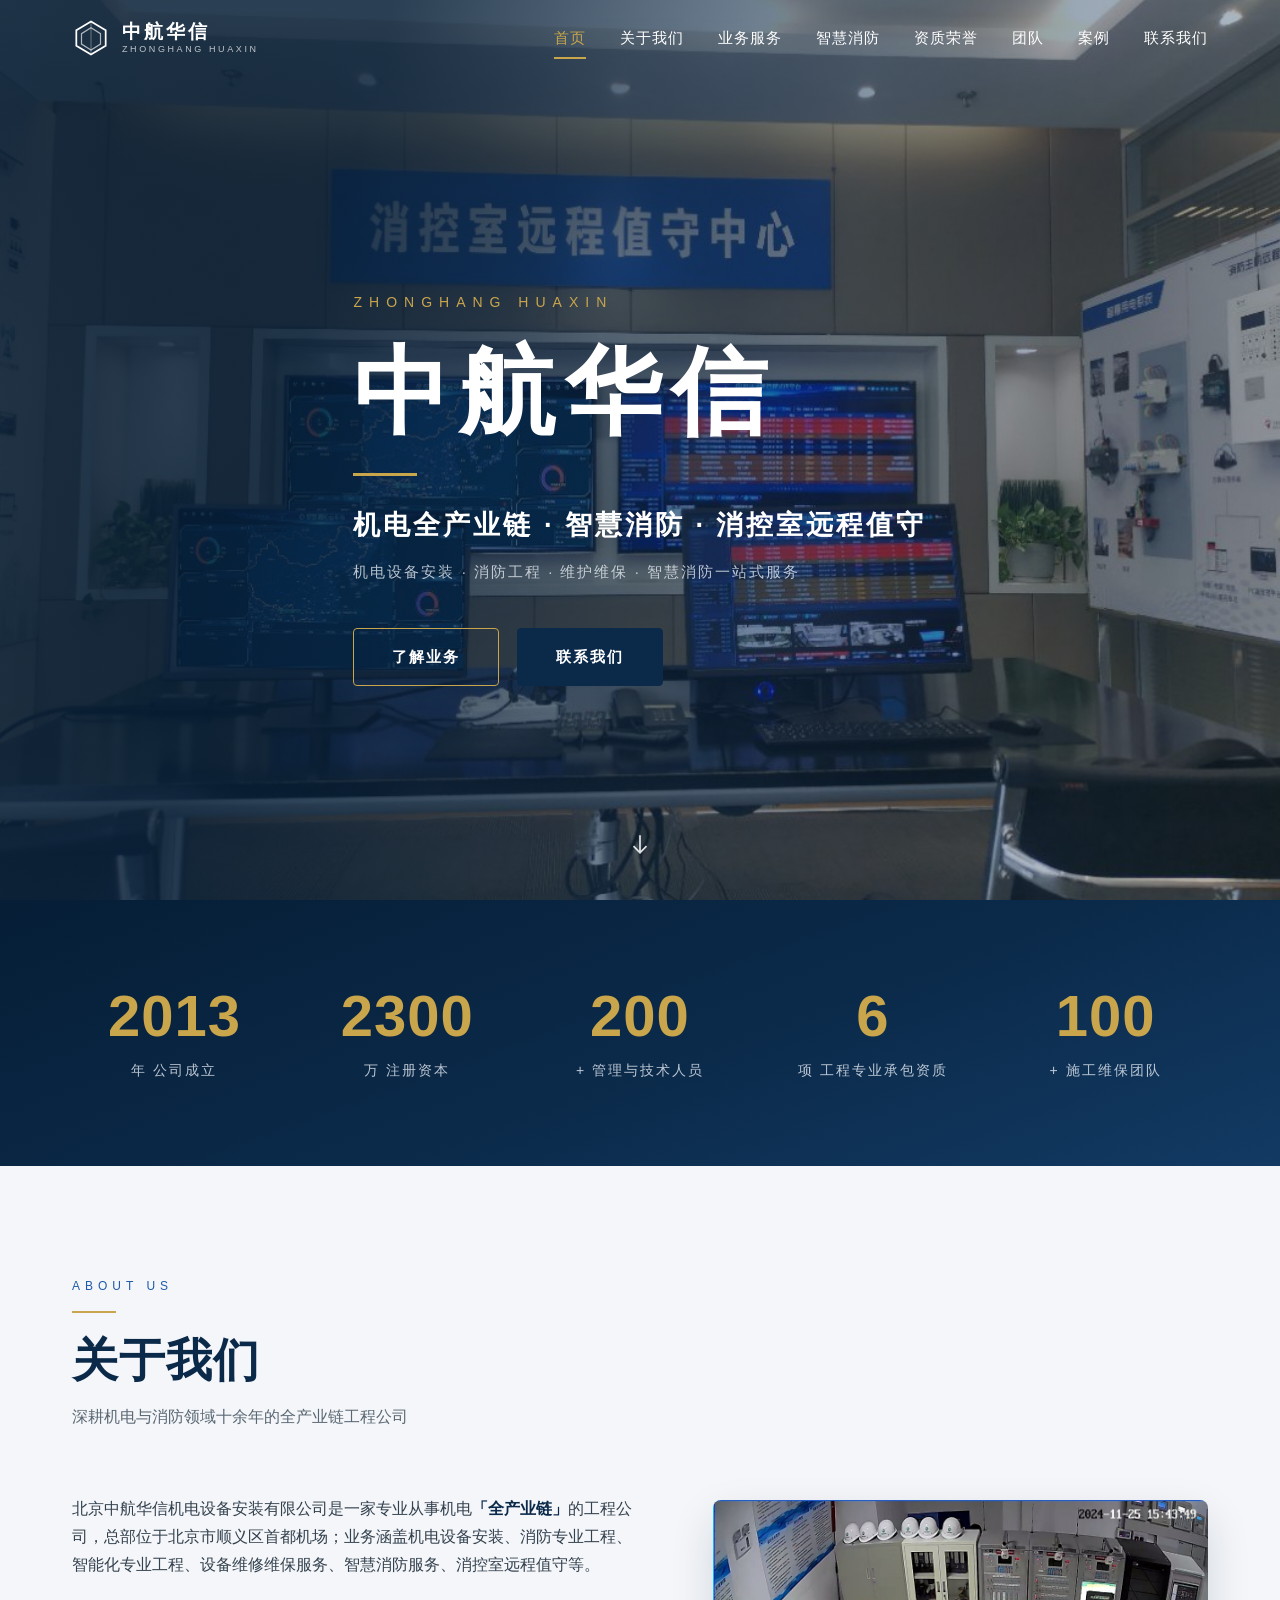
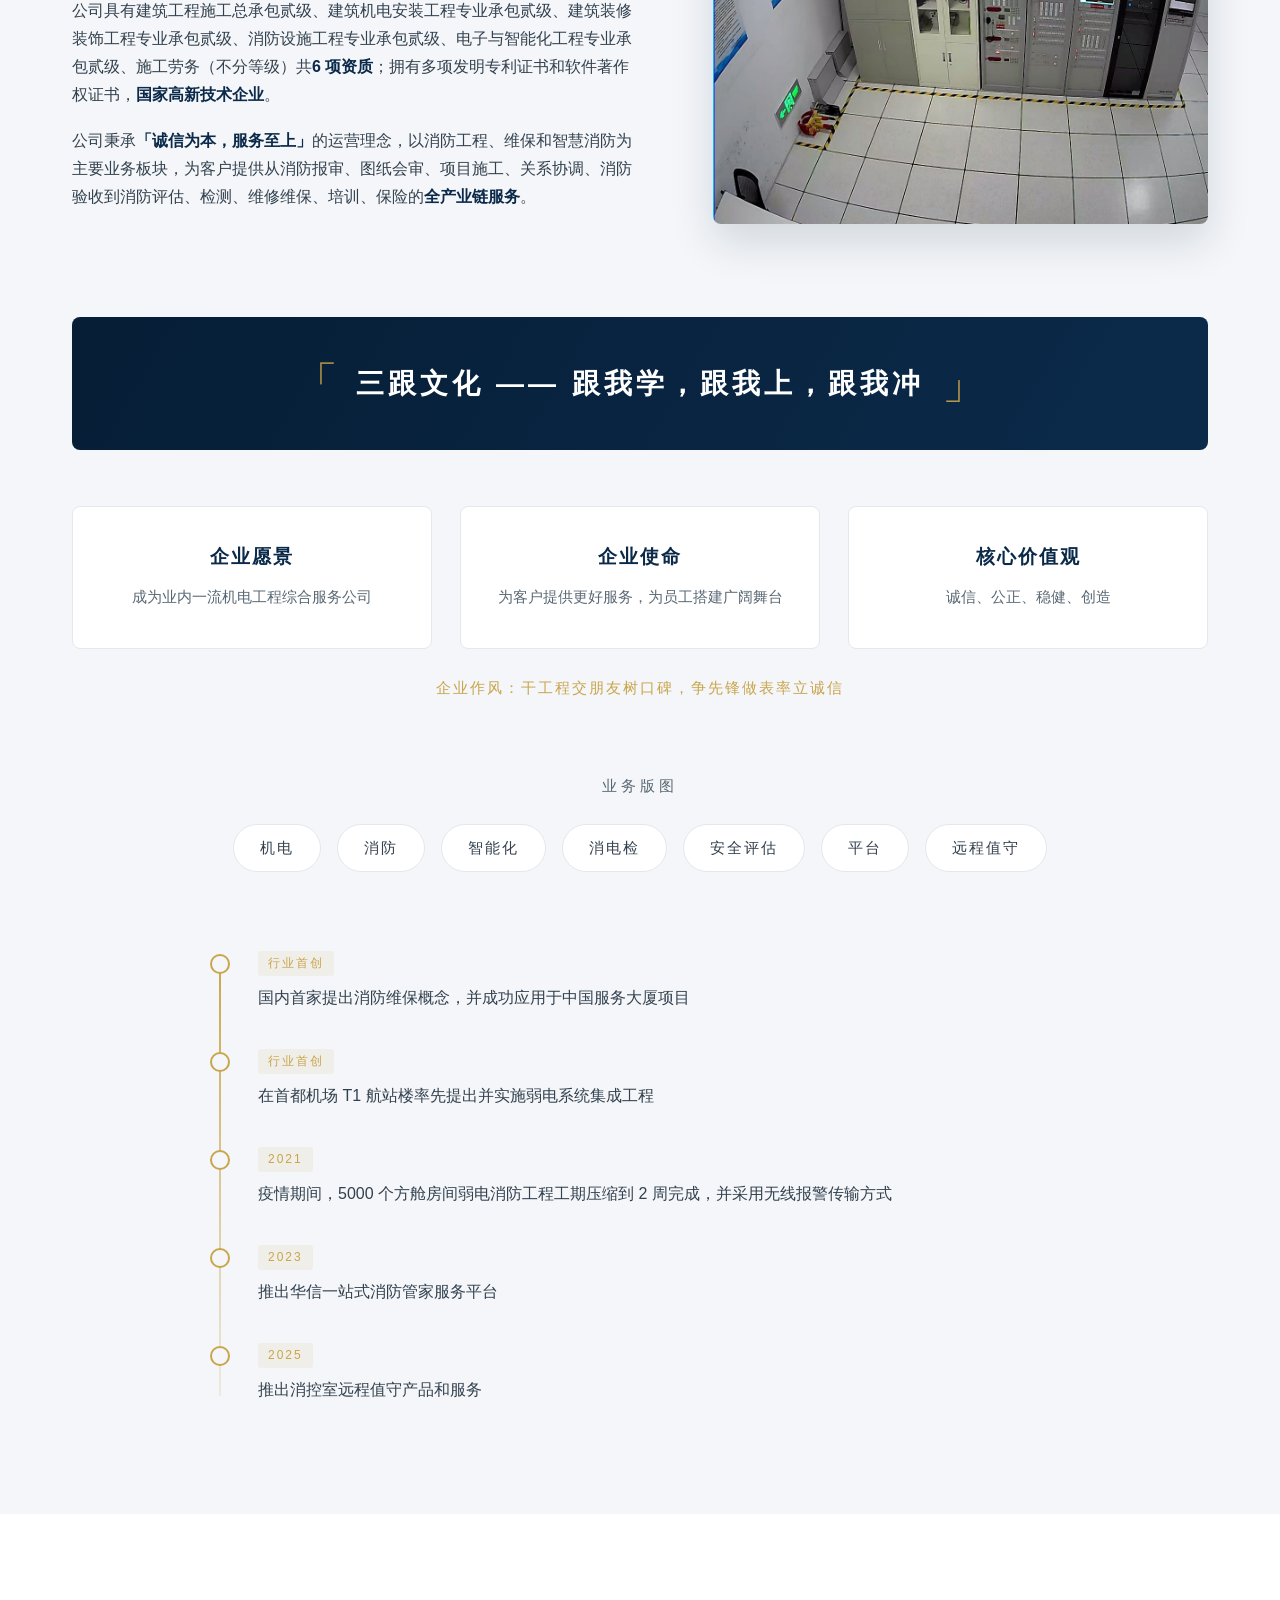
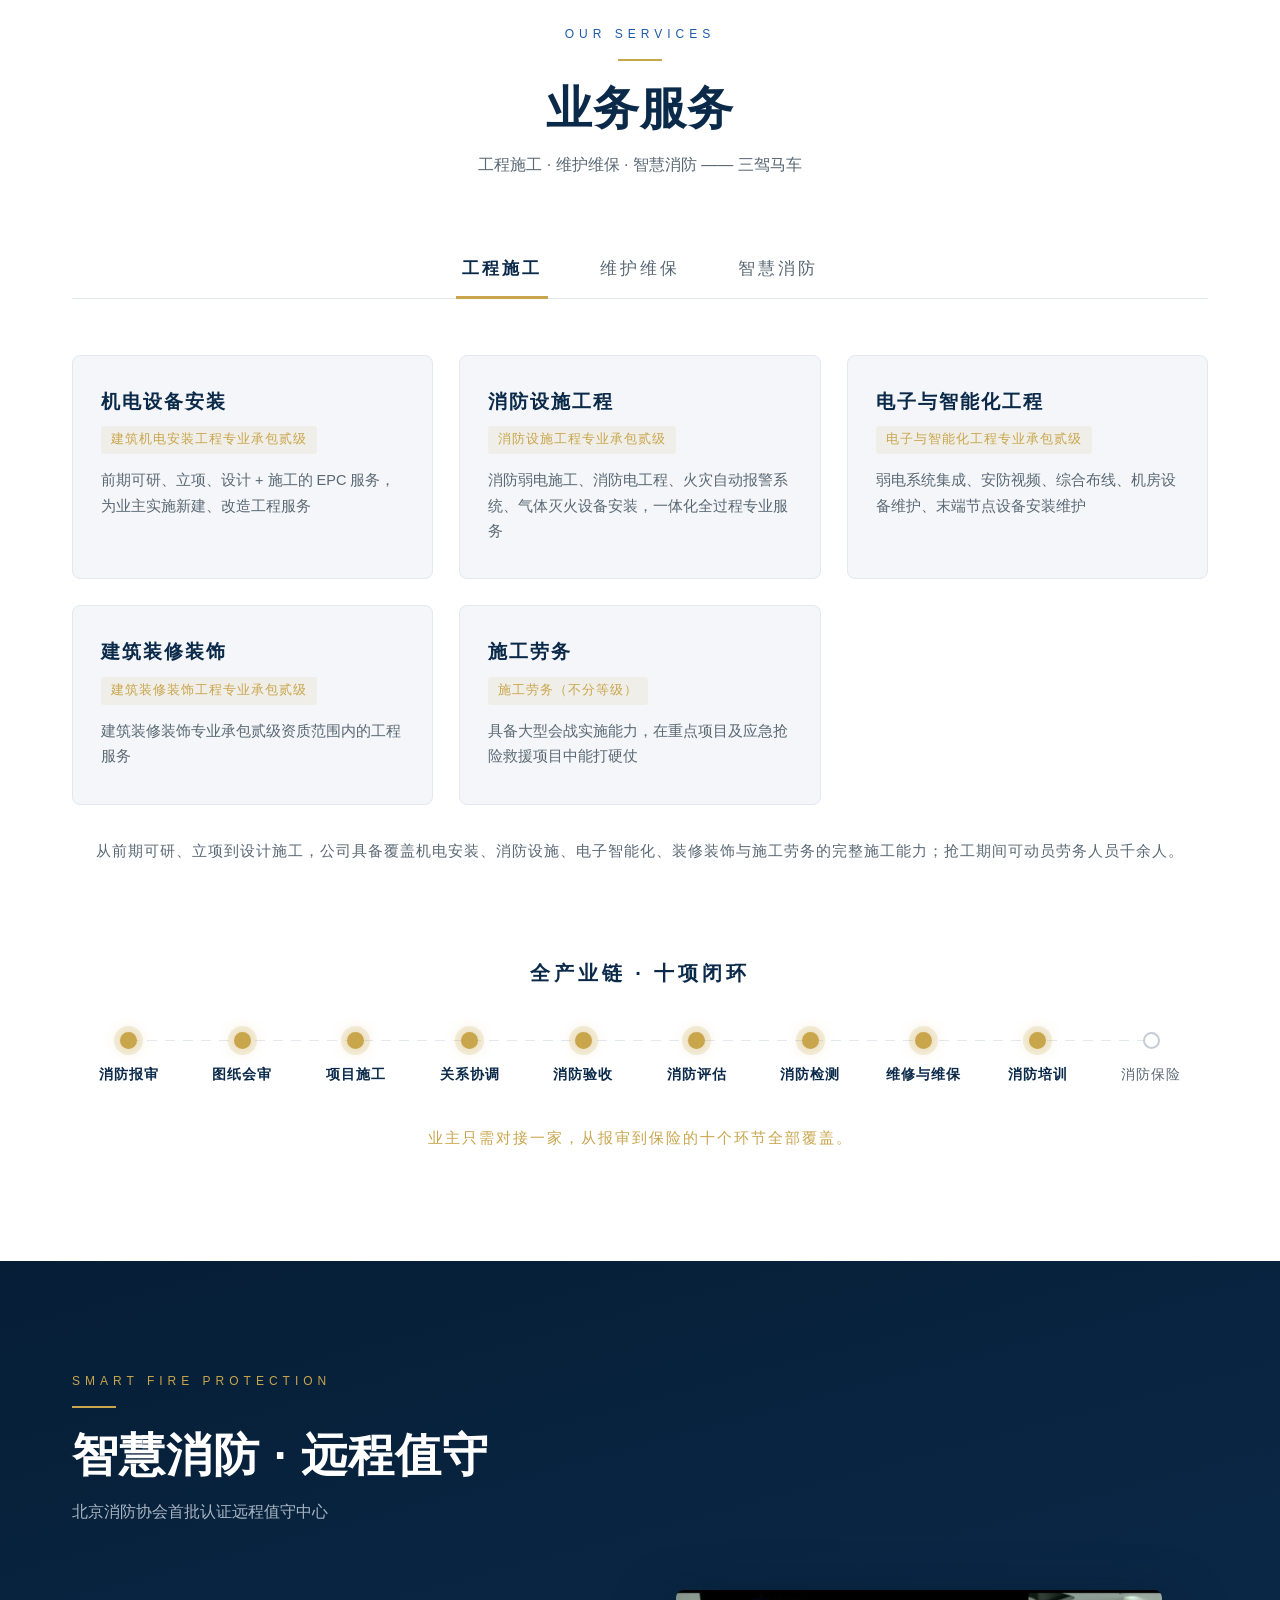
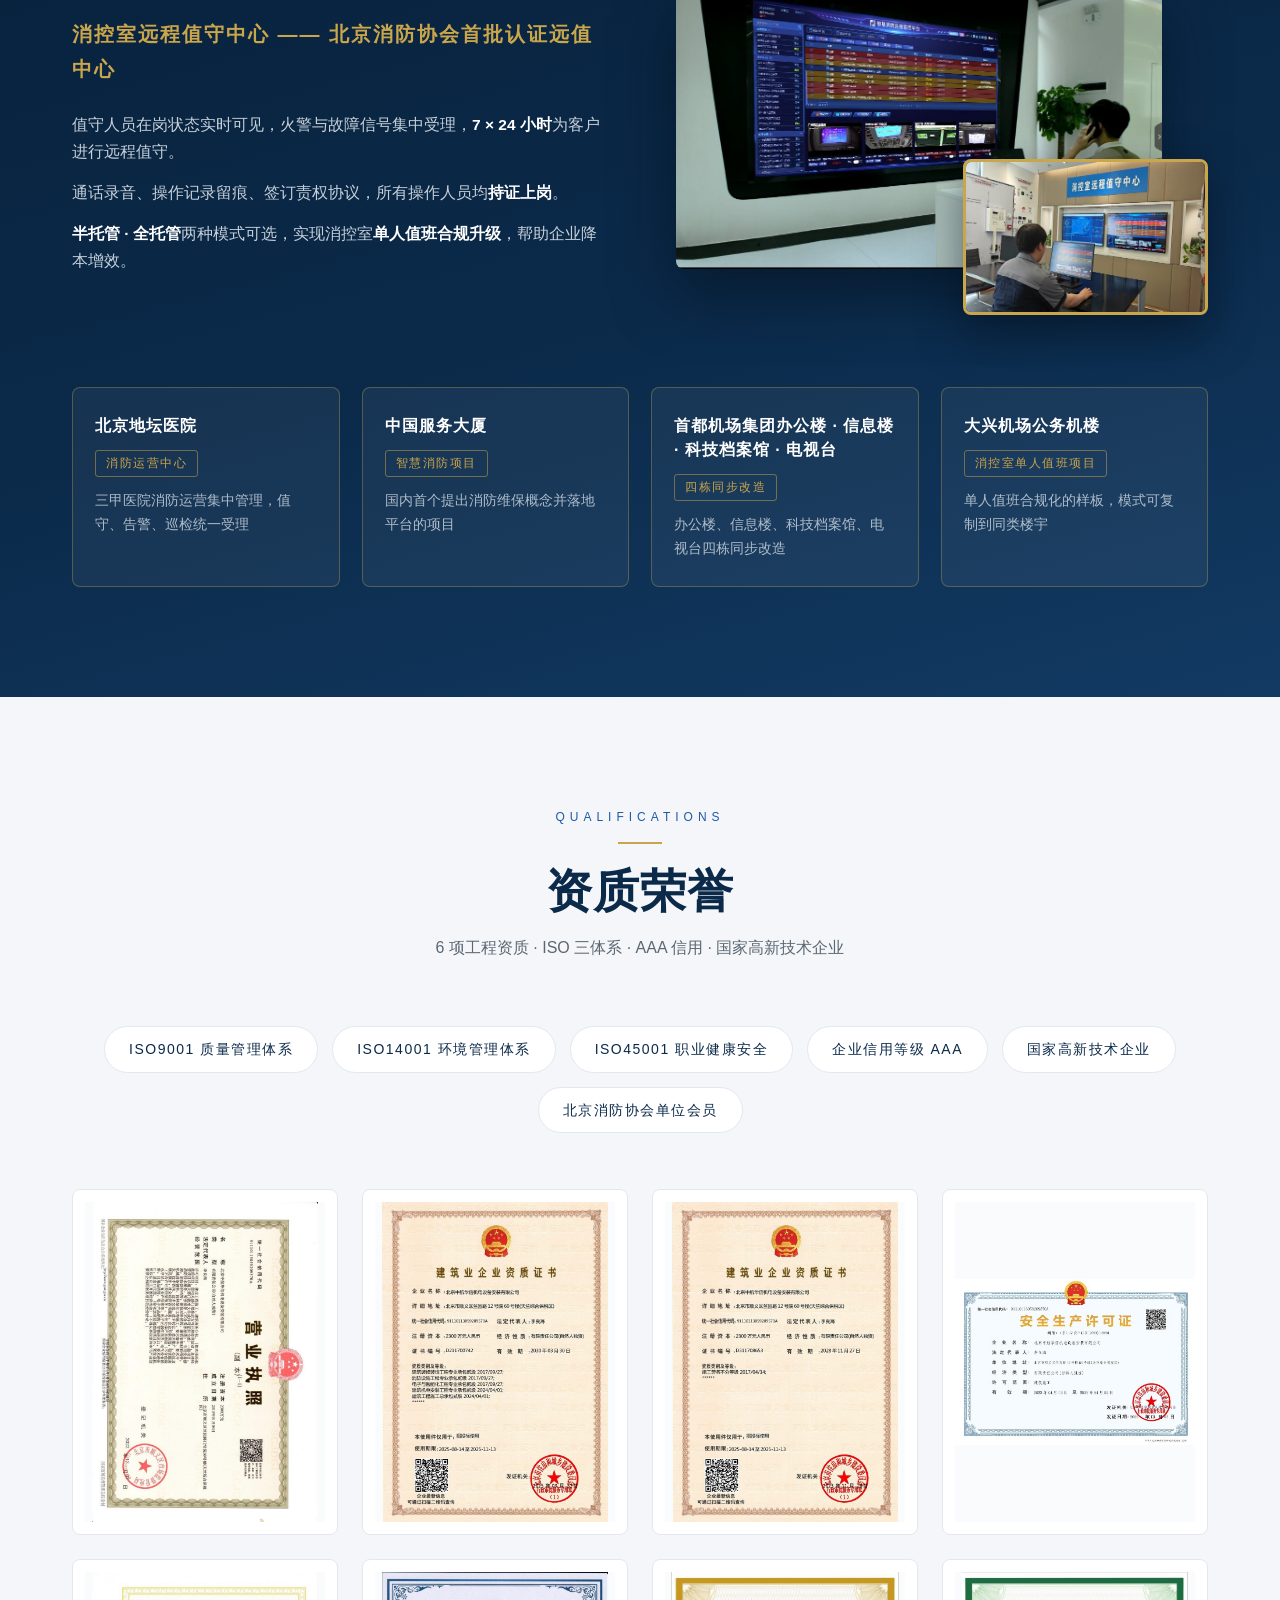
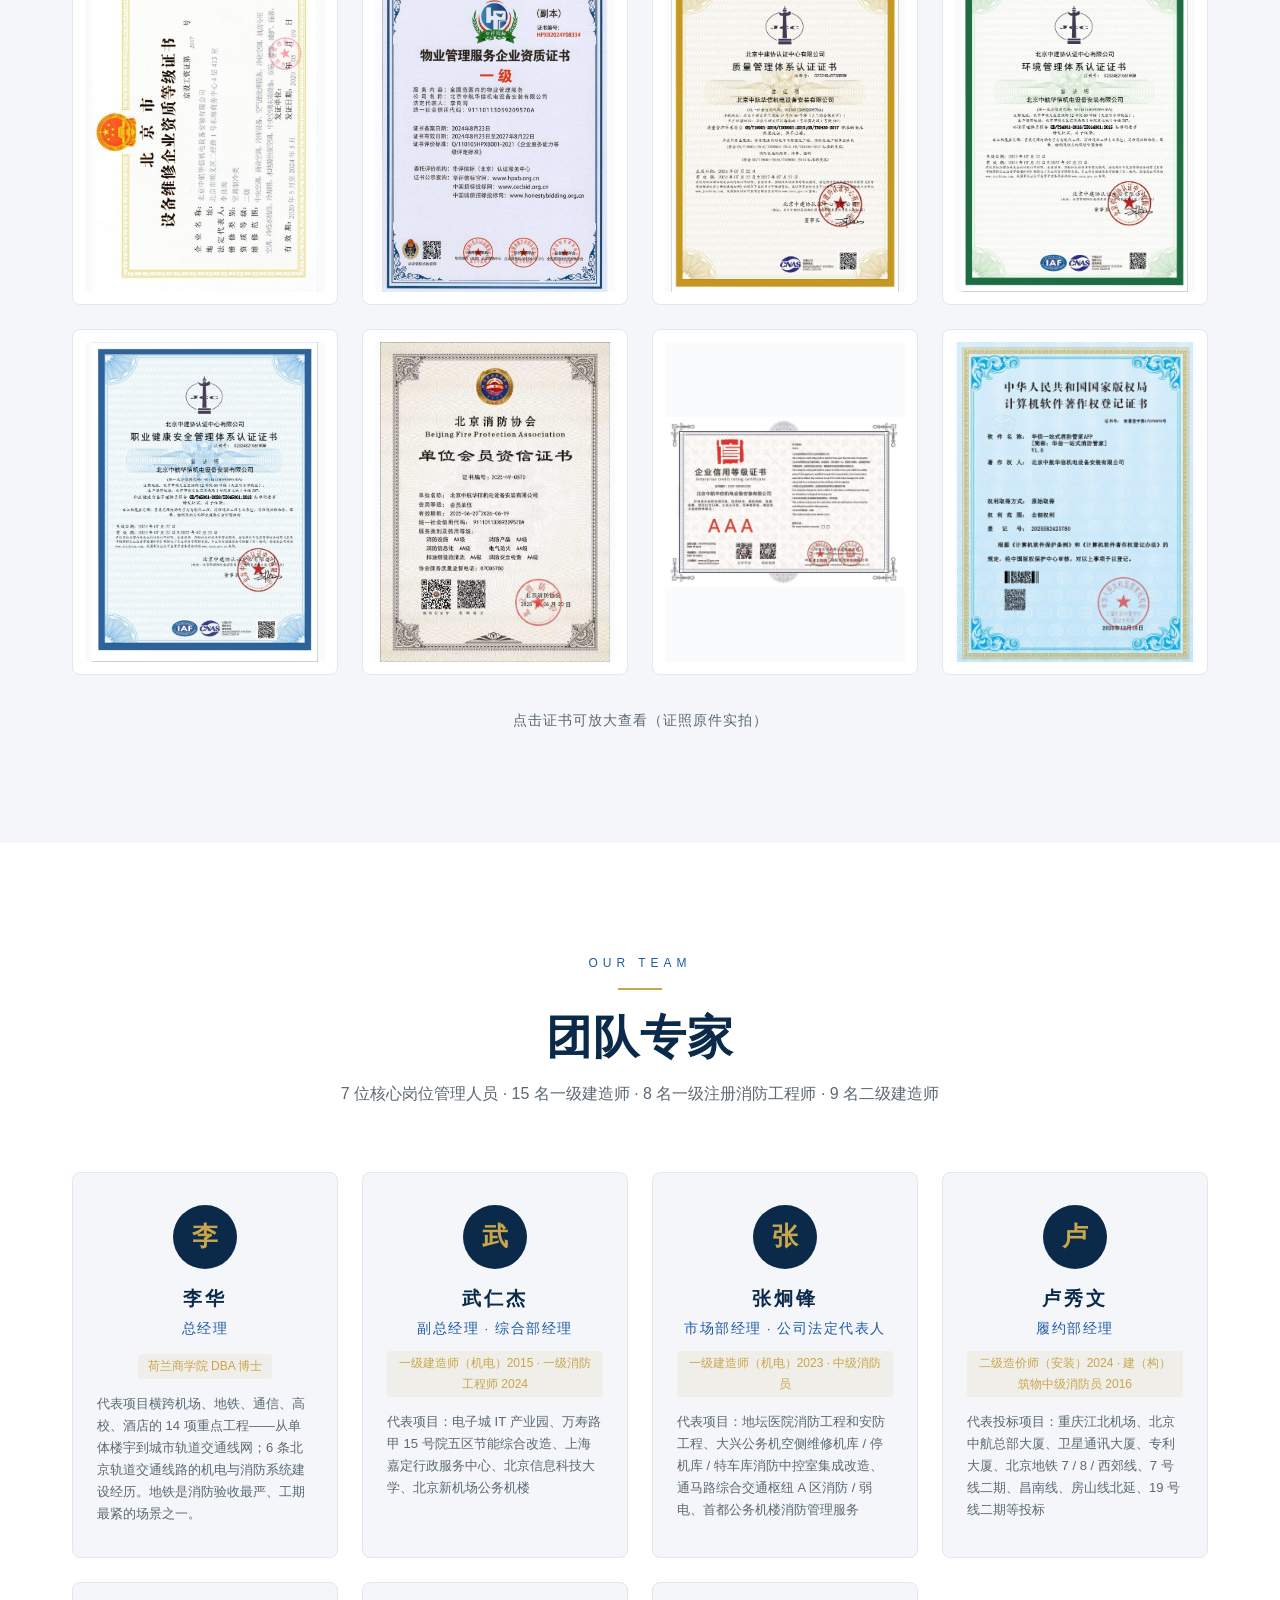
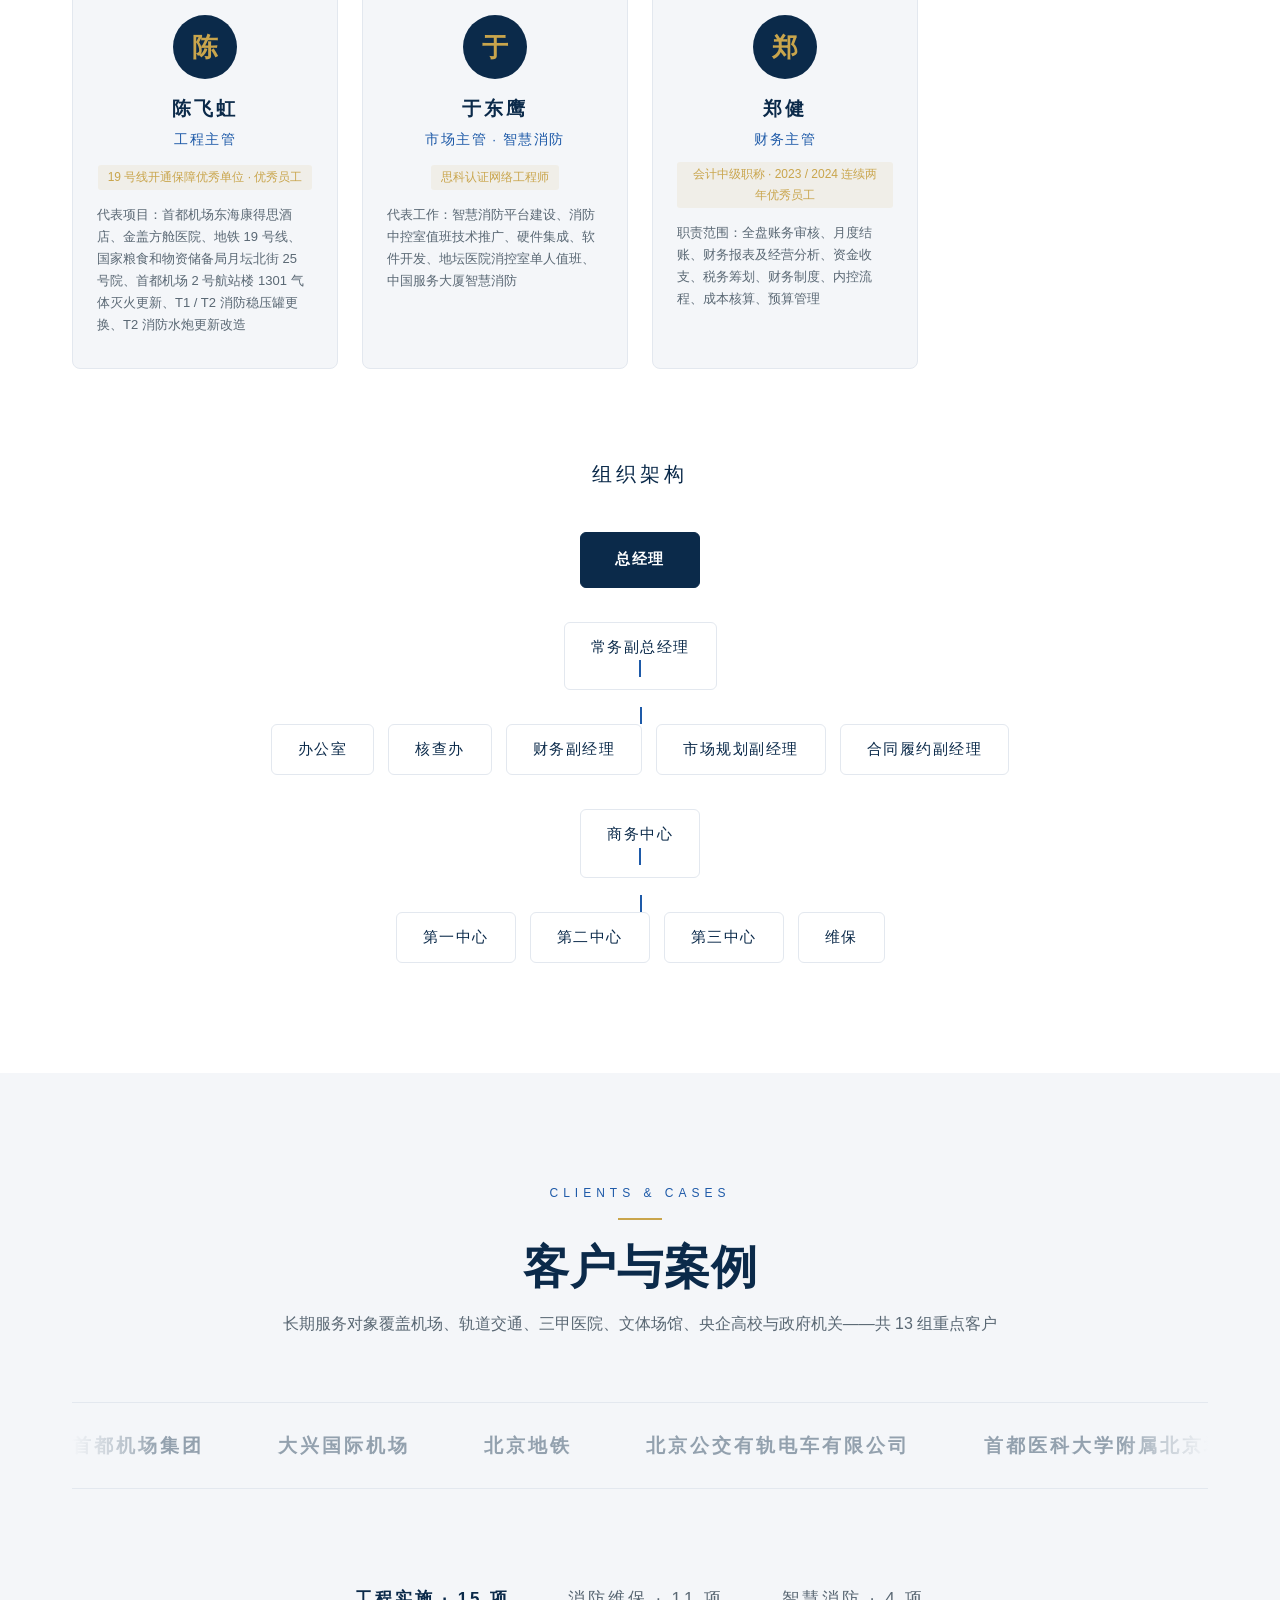
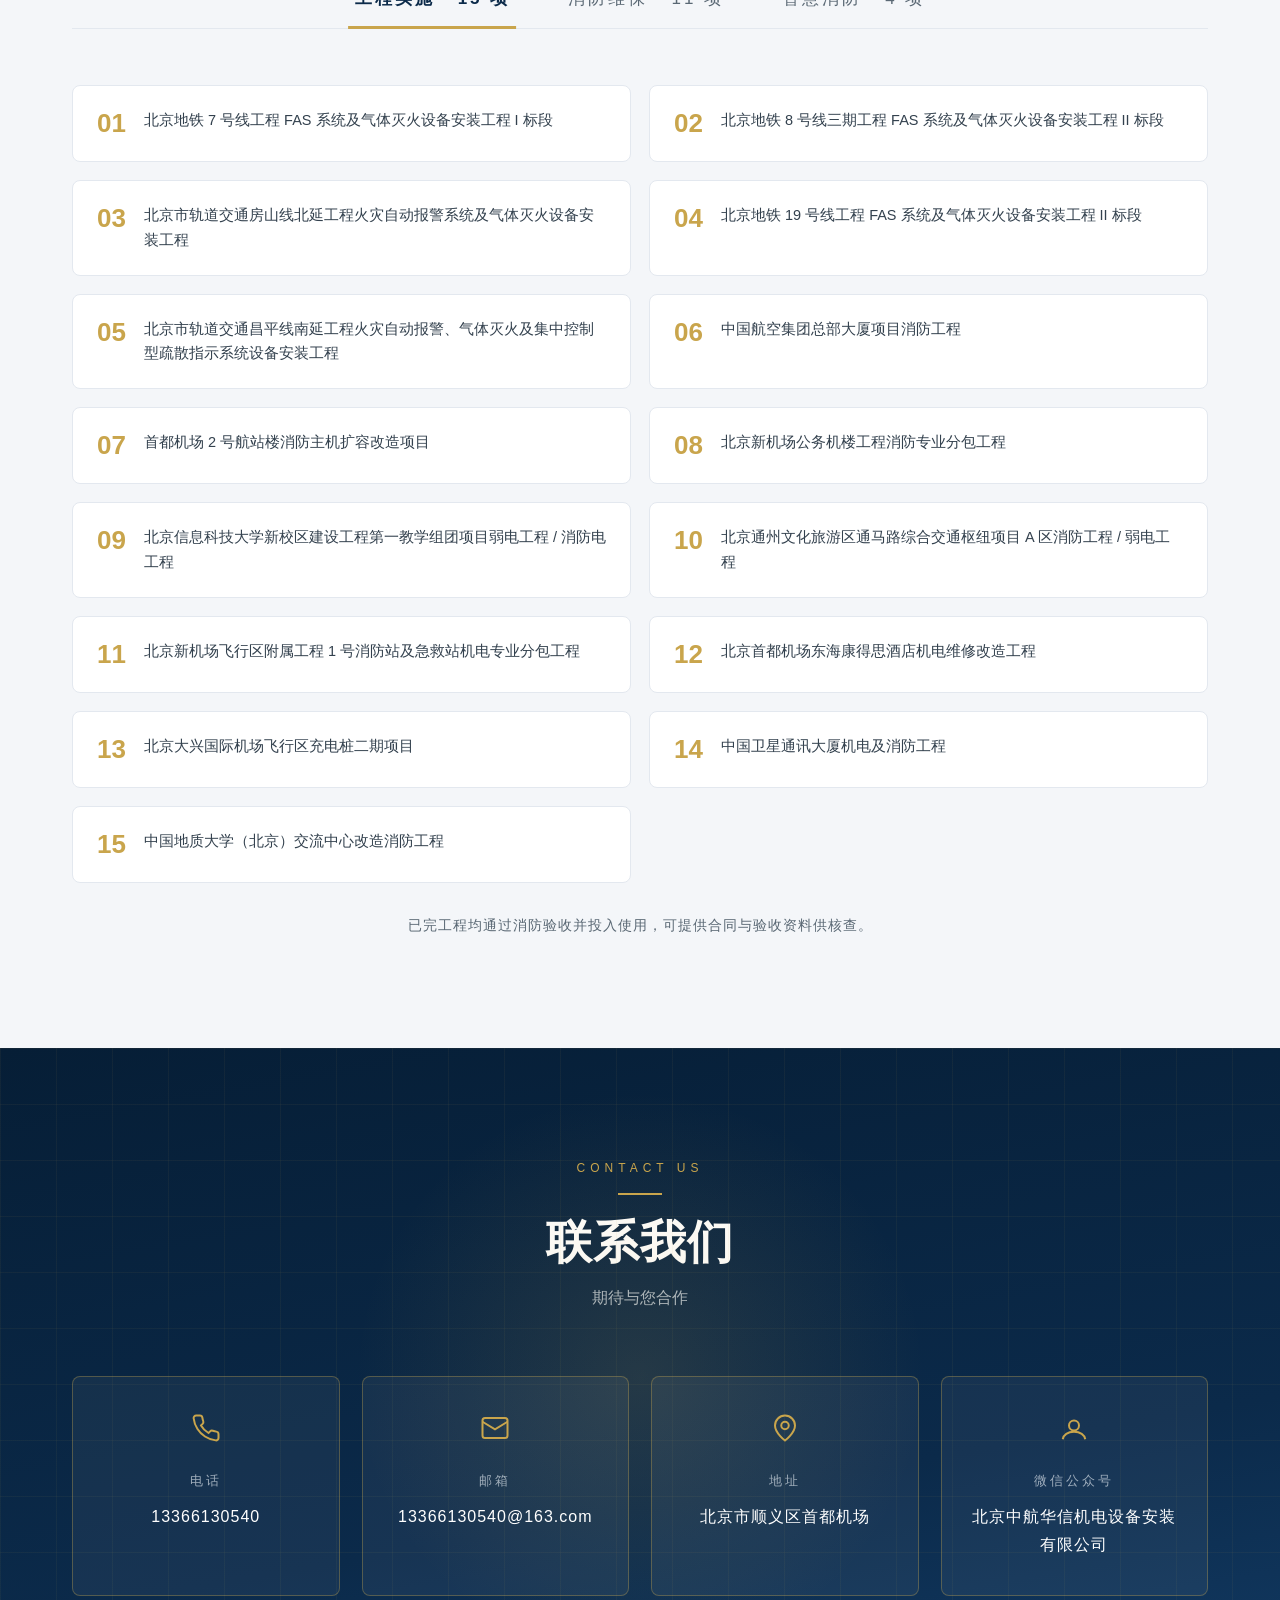
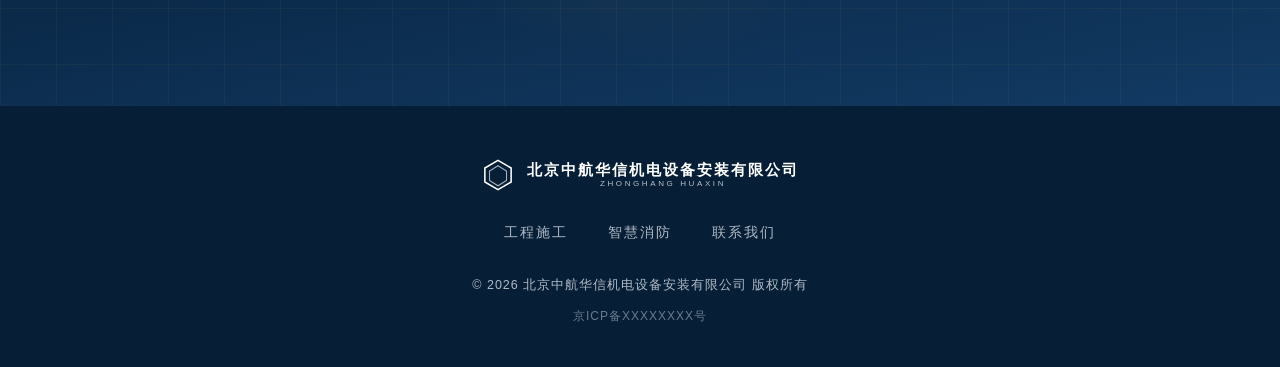
==== commit eeddf7e7: "fix: 视频标签补全内联播放属性，防安卓浏览器全屏接管 Co-Authored-By: Claude Code <noreply@anthropic.com>" ====
--- a/index.html
+++ b/index.html
@@ -45,8 +45,9 @@
 
     <!-- ======== Hero 开场 ======== -->
     <section id="home" class="hero">
-      <video class="hero-video" autoplay muted loop playsinline preload="auto"
-             poster="assets/img/hero.jpg" aria-hidden="true">
+      <video class="hero-video" autoplay muted loop playsinline webkit-playsinline
+             x5-playsinline x5-video-player-type="h5" x5-video-player-fullscreen="false"
+             preload="auto" poster="assets/img/hero.jpg" aria-hidden="true">
         <source src="assets/video/promo-17s.mp4" type="video/mp4">
       </video>
       <div class="hero-overlay"></div>
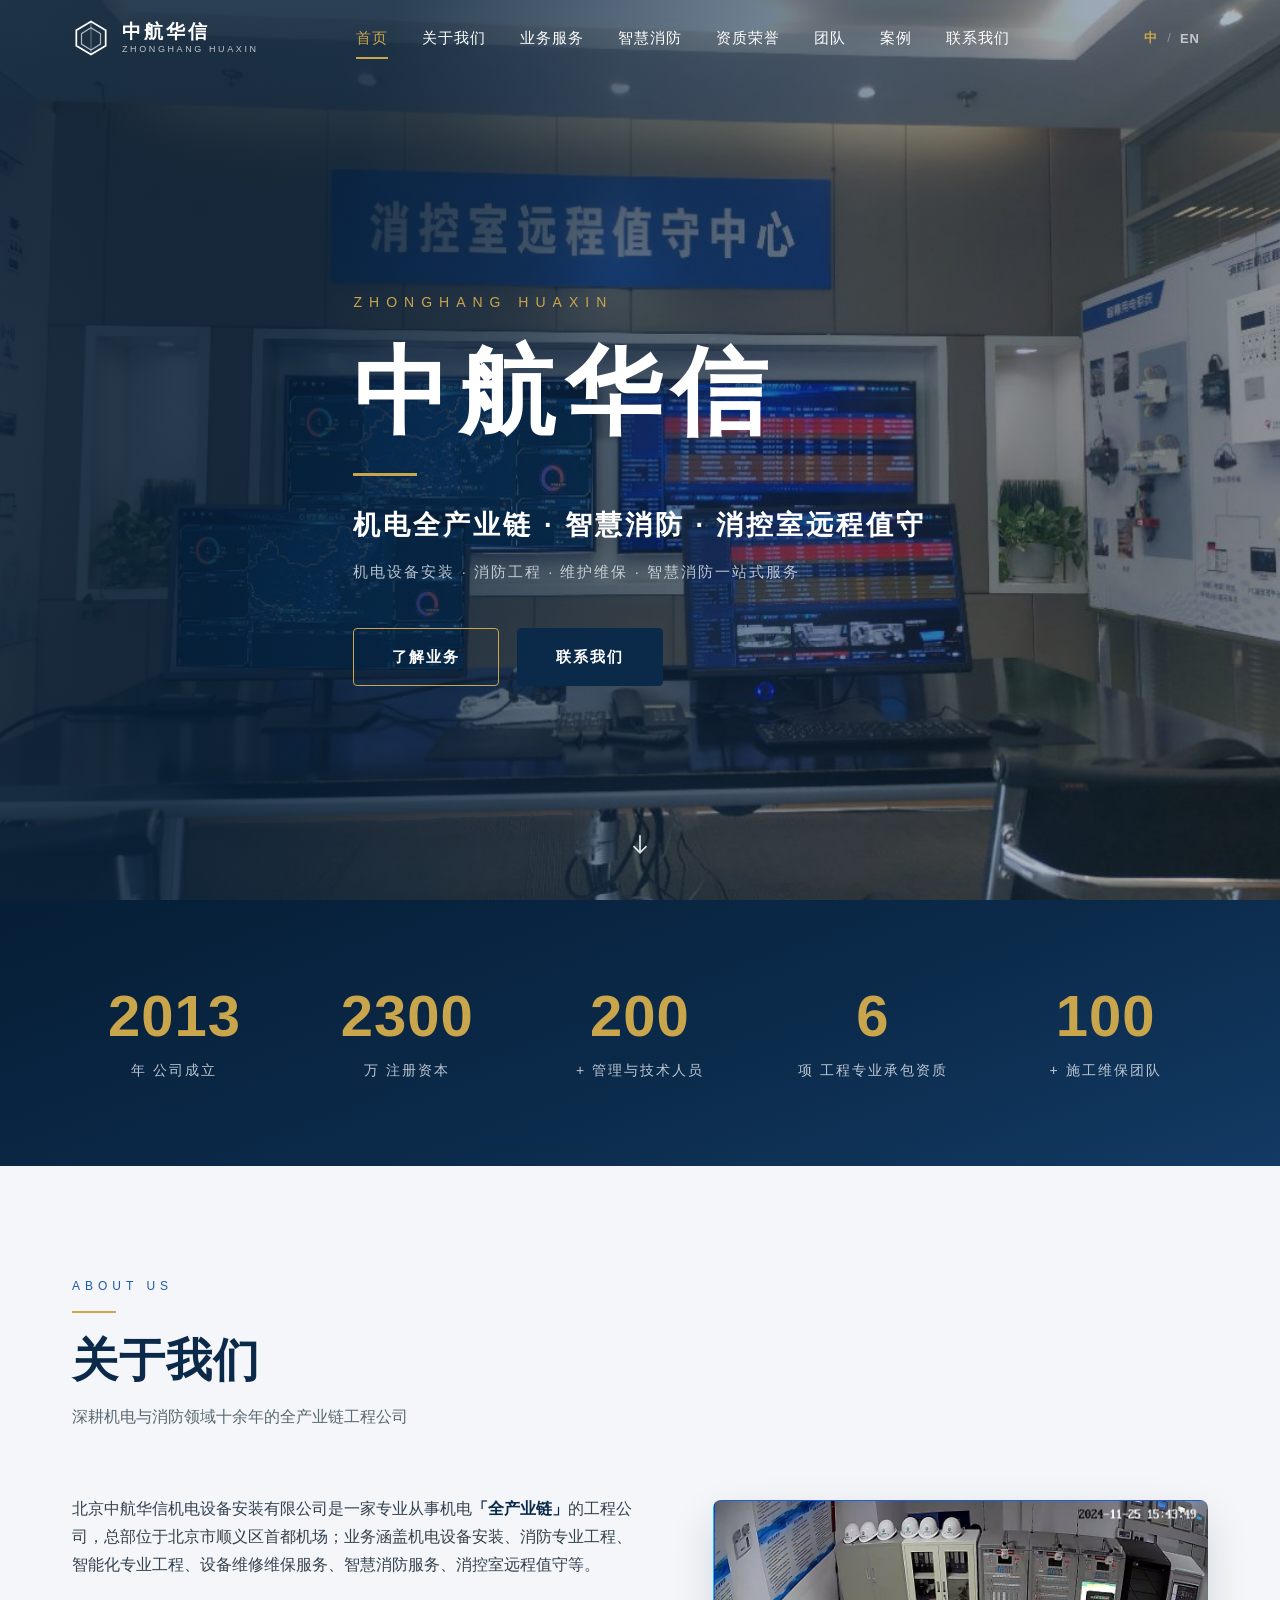
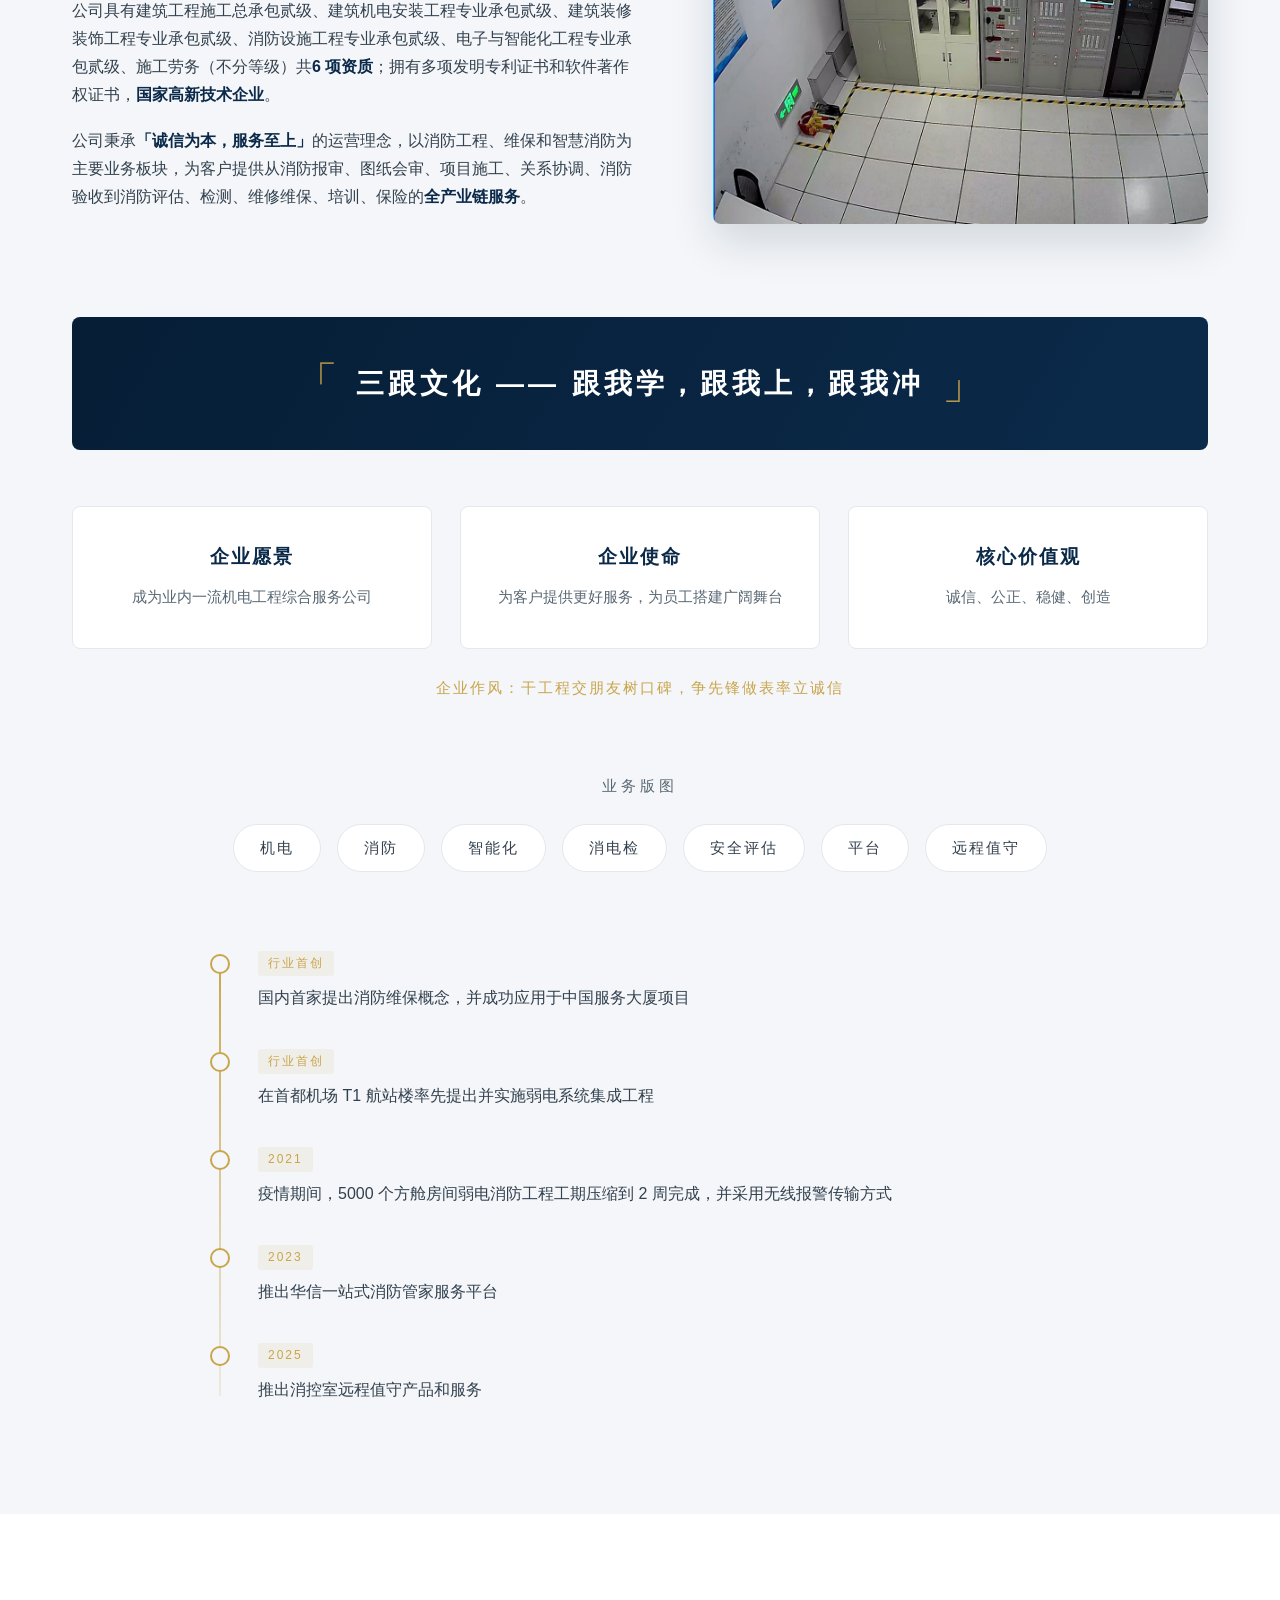
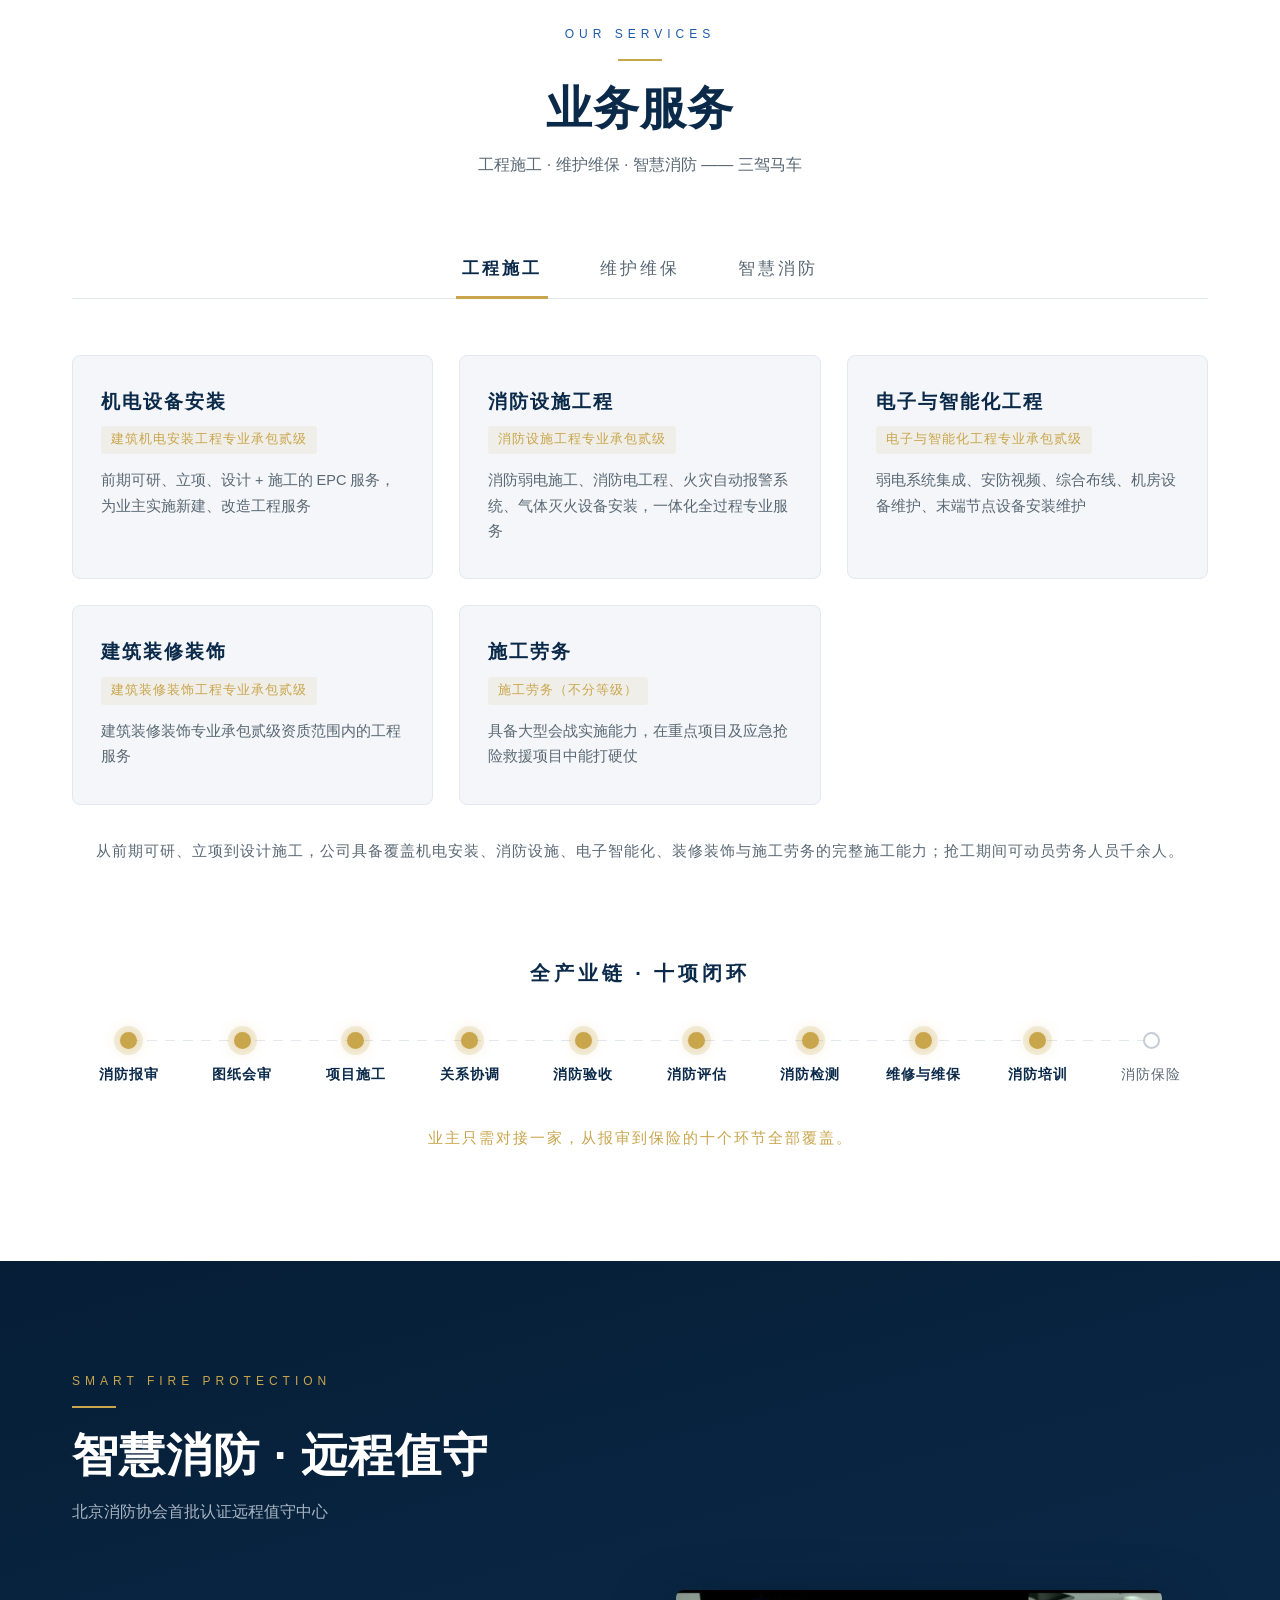
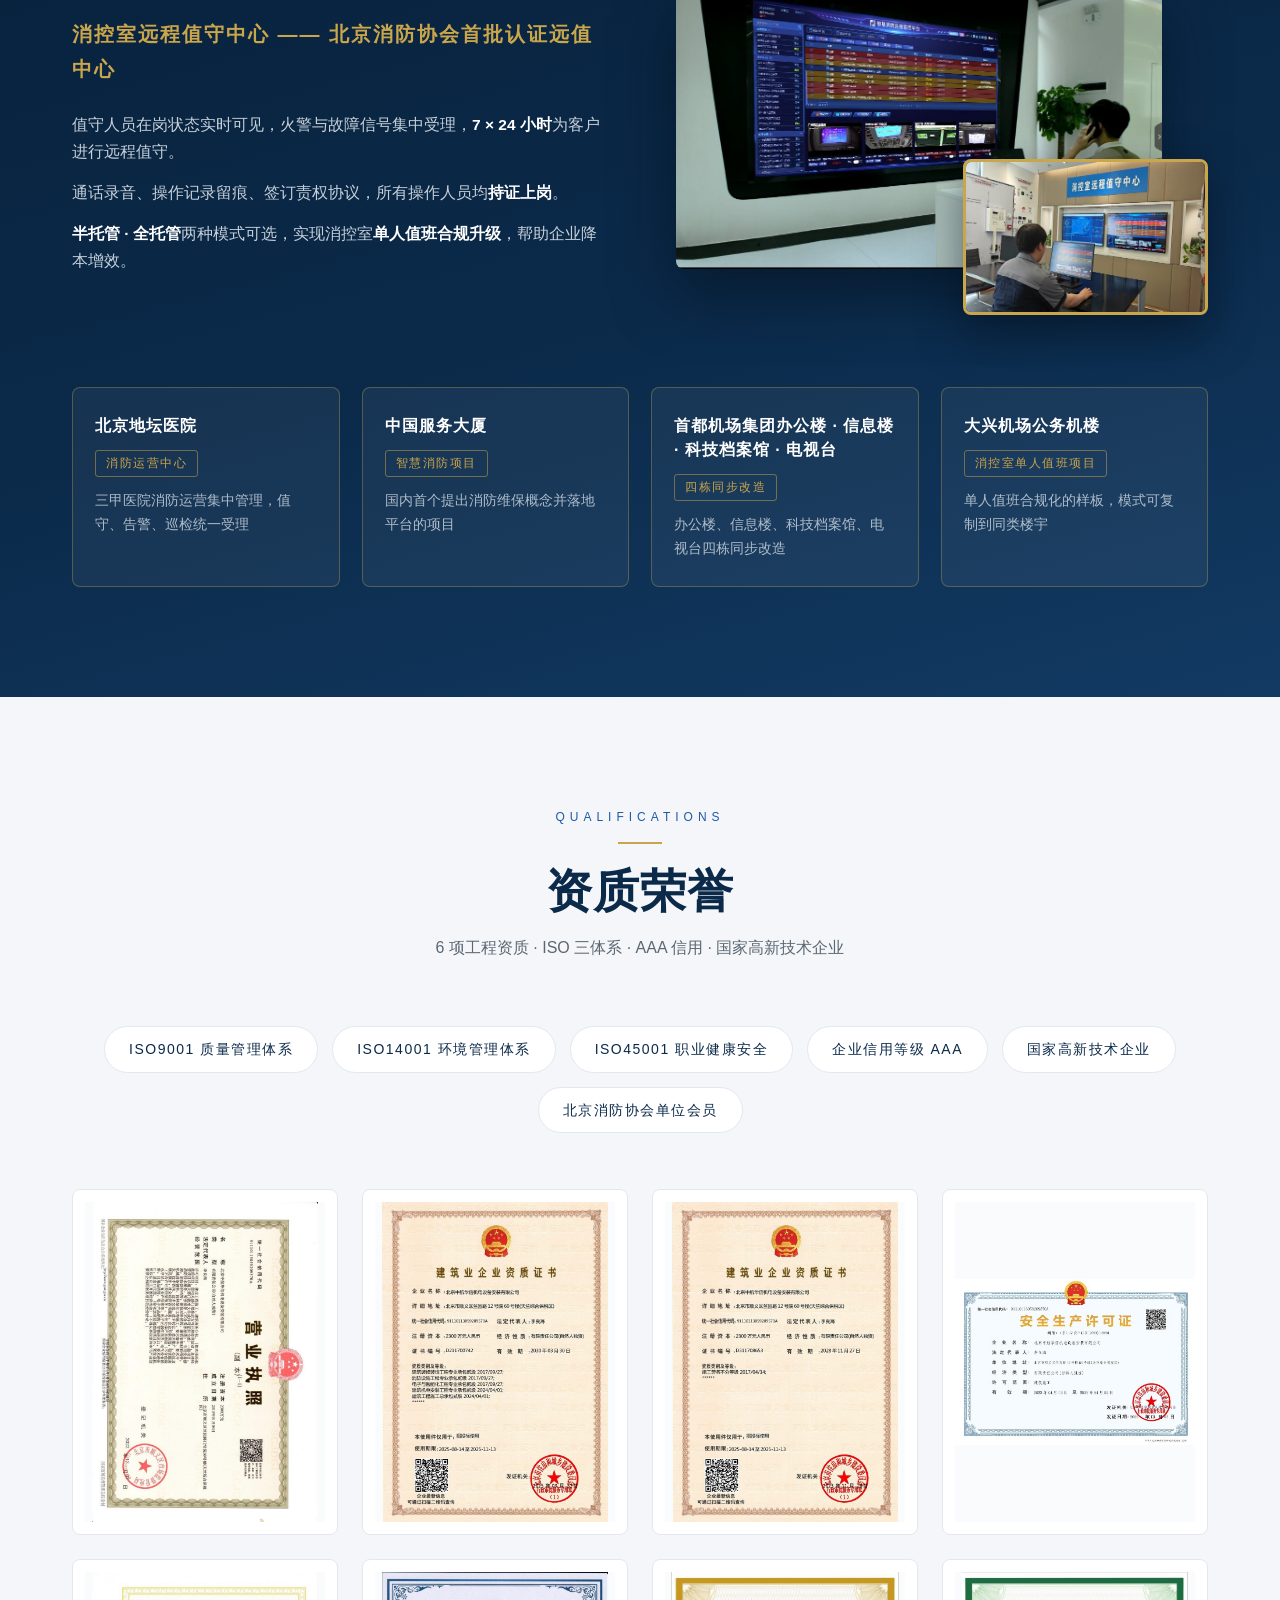
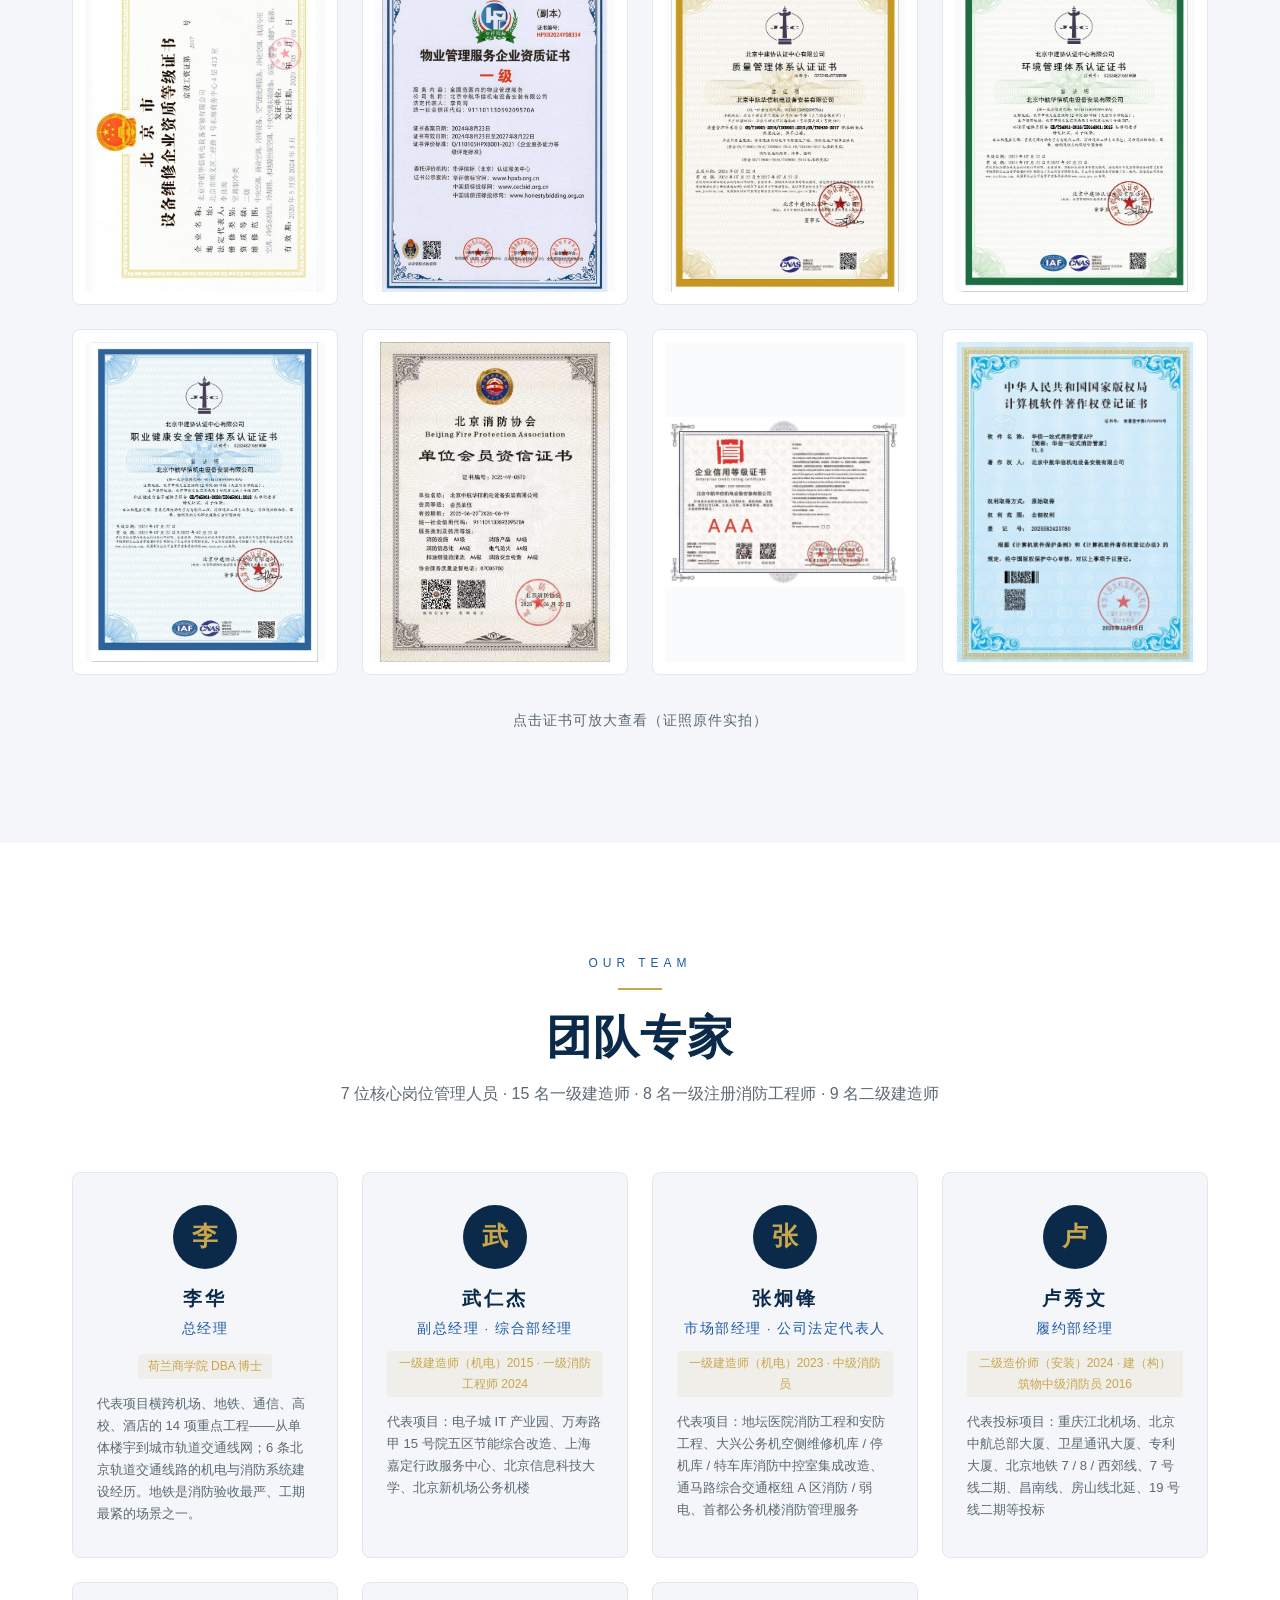
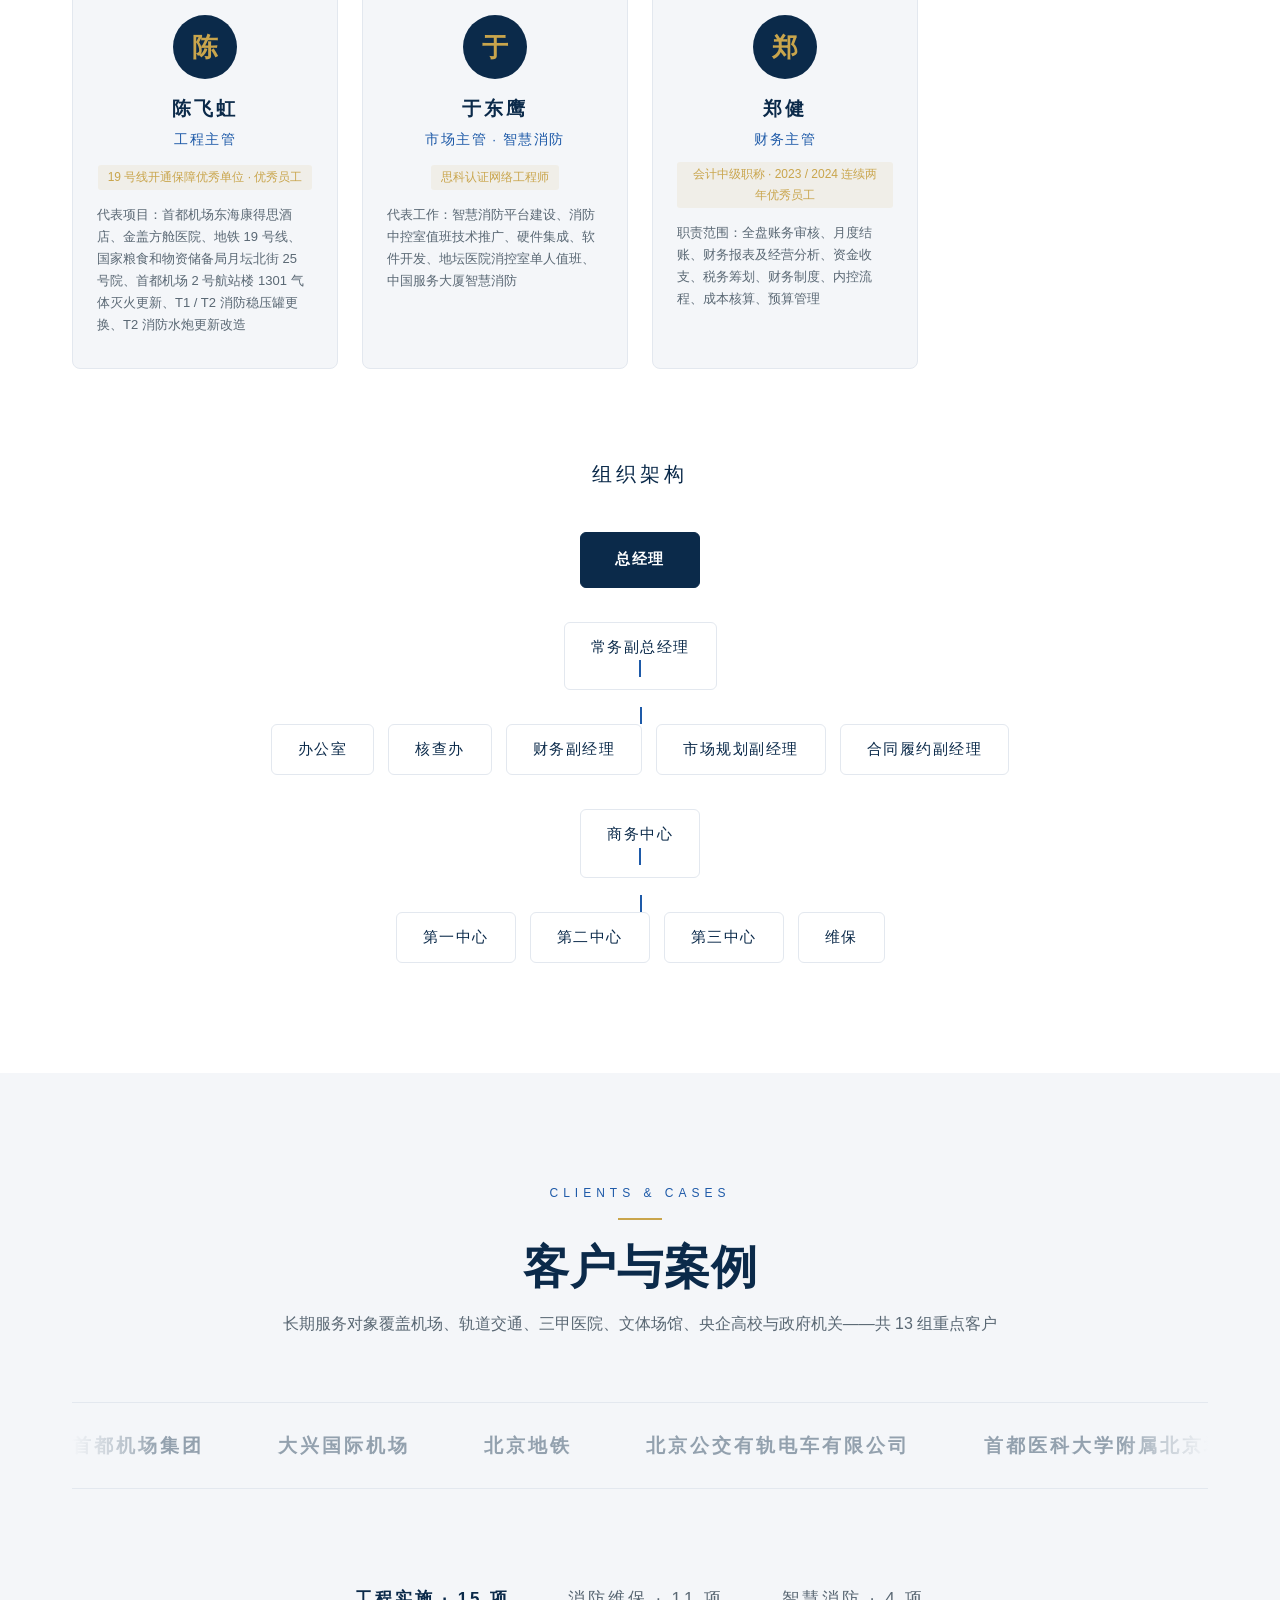
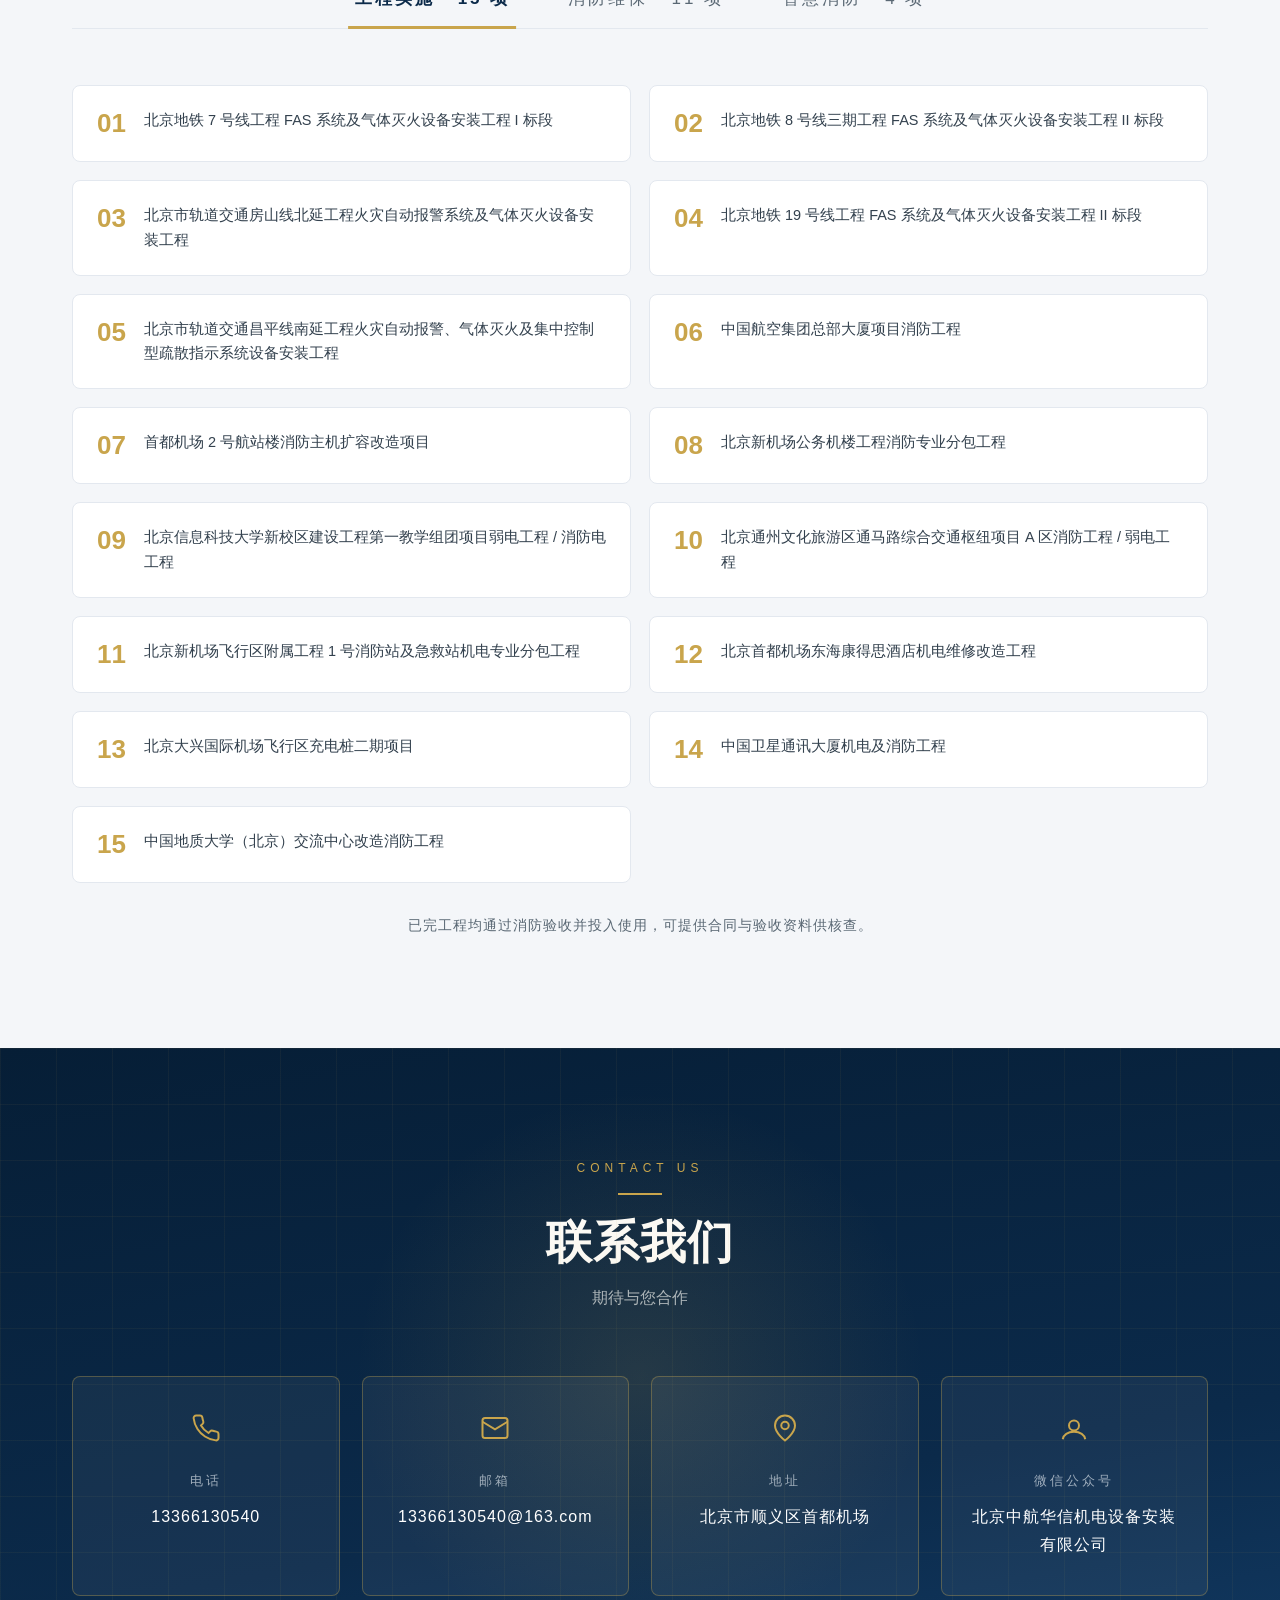
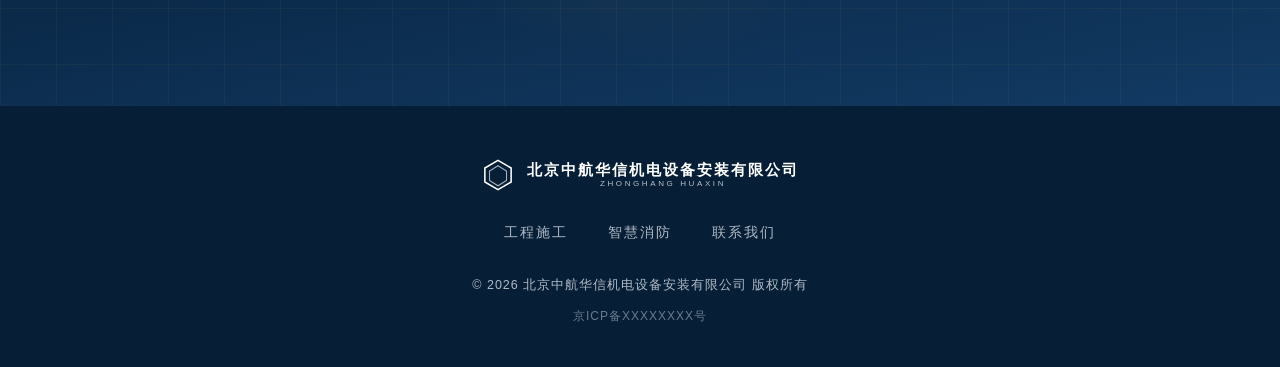
==== commit e6d05890: "feat: 新增中英双语切换（data-i18n 字典 + localStorage 记忆） - js/i18n.js：zh/en 双语字典、applyLang、语言切换按钮绑定 - index.ht" ====
--- a/index.html
+++ b/index.html
@@ -25,17 +25,22 @@
           <span class="brand-en">ZHONGHANG HUAXIN</span>
         </span>
       </a>
-      <nav class="nav-links" id="nav-links" aria-label="主导航">
-        <a href="#home" class="active">首页</a>
-        <a href="#about">关于我们</a>
-        <a href="#services">业务服务</a>
-        <a href="#smart">智慧消防</a>
-        <a href="#quals">资质荣誉</a>
-        <a href="#team">团队</a>
-        <a href="#cases">案例</a>
-        <a href="#contact">联系我们</a>
+      <nav class="nav-links" id="nav-links" data-i18n-attr="aria-label:nav.label">
+        <a href="#home" class="active" data-i18n="nav.home">首页</a>
+        <a href="#about" data-i18n="nav.about">关于我们</a>
+        <a href="#services" data-i18n="nav.services">业务服务</a>
+        <a href="#smart" data-i18n="nav.smart">智慧消防</a>
+        <a href="#quals" data-i18n="nav.quals">资质荣誉</a>
+        <a href="#team" data-i18n="nav.team">团队</a>
+        <a href="#cases" data-i18n="nav.cases">案例</a>
+        <a href="#contact" data-i18n="nav.contact">联系我们</a>
       </nav>
-      <button class="nav-toggle" id="nav-toggle" aria-label="打开菜单" aria-expanded="false">
+      <div class="lang-switch" role="group" aria-label="语言 / Language">
+        <button class="lang-btn" data-lang="zh" type="button">中</button>
+        <span class="lang-sep" aria-hidden="true">/</span>
+        <button class="lang-btn" data-lang="en" type="button">EN</button>
+      </div>
+      <button class="nav-toggle" id="nav-toggle" data-i18n-attr="aria-label:nav.toggle" aria-label="打开菜单" aria-expanded="false">
         <span></span><span></span><span></span>
       </button>
     </div>
@@ -53,16 +58,16 @@
       <div class="hero-overlay"></div>
       <div class="hero-content container">
         <p class="hero-en">ZHONGHANG HUAXIN</p>
-        <h1 class="hero-title">中航华信</h1>
+        <h1 class="hero-title" data-i18n="hero.title">中航华信</h1>
         <div class="hero-gold-line"></div>
-        <p class="hero-slogan">机电全产业链 · 智慧消防 · 消控室远程值守</p>
-        <p class="hero-sub">机电设备安装 · 消防工程 · 维护维保 · 智慧消防一站式服务</p>
+        <p class="hero-slogan" data-i18n="hero.slogan">机电全产业链 · 智慧消防 · 消控室远程值守</p>
+        <p class="hero-sub" data-i18n="hero.sub">机电设备安装 · 消防工程 · 维护维保 · 智慧消防一站式服务</p>
         <div class="hero-cta">
-          <a class="btn btn-ghost" href="#services">了解业务</a>
-          <a class="btn btn-primary" href="#contact">联系我们</a>
-        </div>
-      </div>
-      <a class="hero-scroll" href="#stats" aria-label="向下滚动">
+          <a class="btn btn-ghost" href="#services" data-i18n="hero.cta1">了解业务</a>
+          <a class="btn btn-primary" href="#contact" data-i18n="hero.cta2">联系我们</a>
+        </div>
+      </div>
+      <a class="hero-scroll" href="#stats" data-i18n-attr="aria-label:hero.scroll" aria-label="向下滚动">
         <svg viewBox="0 0 24 24" width="26" height="26" fill="none" stroke="currentColor" stroke-width="1.6">
           <path d="M12 4v16M6 14l6 6 6-6"/>
         </svg>
@@ -74,23 +79,23 @@
       <div class="container stats-grid">
         <div class="stat reveal">
           <span class="stat-num" data-target="2013">0</span>
-          <span class="stat-label">年 公司成立</span>
+          <span class="stat-label" data-i18n="stats.founded">年 公司成立</span>
         </div>
         <div class="stat reveal">
-          <span class="stat-num" data-target="2300">0</span>
-          <span class="stat-label">万 注册资本</span>
+          <span class="stat-num" data-target="2300" data-i18n-attr="data-target:stats.capital.target">0</span>
+          <span class="stat-label" data-i18n="stats.capital.label">万 注册资本</span>
         </div>
         <div class="stat reveal">
           <span class="stat-num" data-target="200">0</span>
-          <span class="stat-label">+ 管理与技术人员</span>
+          <span class="stat-label" data-i18n="stats.staff">+ 管理与技术人员</span>
         </div>
         <div class="stat reveal">
           <span class="stat-num" data-target="6">0</span>
-          <span class="stat-label">项 工程专业承包资质</span>
+          <span class="stat-label" data-i18n="stats.quals">项 工程专业承包资质</span>
         </div>
         <div class="stat reveal">
           <span class="stat-num" data-target="100">0</span>
-          <span class="stat-label">+ 施工维保团队</span>
+          <span class="stat-label" data-i18n="stats.crew">+ 施工维保团队</span>
         </div>
       </div>
     </section>
@@ -101,55 +106,55 @@
         <div class="sec-head reveal">
           <p class="sec-en">ABOUT US</p>
           <div class="sec-line"></div>
-          <h2 class="sec-title">关于我们</h2>
-          <p class="sec-sub">深耕机电与消防领域十余年的全产业链工程公司</p>
+          <h2 class="sec-title" data-i18n="about.title">关于我们</h2>
+          <p class="sec-sub" data-i18n="about.sub">深耕机电与消防领域十余年的全产业链工程公司</p>
         </div>
 
         <div class="about-grid">
           <div class="about-text reveal">
-            <p>北京中航华信机电设备安装有限公司是一家专业从事机电<strong>「全产业链」</strong>的工程公司，总部位于北京市顺义区首都机场；业务涵盖机电设备安装、消防专业工程、智能化专业工程、设备维修维保服务、智慧消防服务、消控室远程值守等。</p>
-            <p>公司具有建筑工程施工总承包贰级、建筑机电安装工程专业承包贰级、建筑装修装饰工程专业承包贰级、消防设施工程专业承包贰级、电子与智能化工程专业承包贰级、施工劳务（不分等级）共<strong>6 项资质</strong>；拥有多项发明专利证书和软件著作权证书，<strong>国家高新技术企业</strong>。</p>
-            <p>公司秉承<strong>「诚信为本，服务至上」</strong>的运营理念，以消防工程、维保和智慧消防为主要业务板块，为客户提供从消防报审、图纸会审、项目施工、关系协调、消防验收到消防评估、检测、维修维保、培训、保险的<strong>全产业链服务</strong>。</p>
+            <p data-i18n-html="about.p1">北京中航华信机电设备安装有限公司是一家专业从事机电<strong>「全产业链」</strong>的工程公司，总部位于北京市顺义区首都机场；业务涵盖机电设备安装、消防专业工程、智能化专业工程、设备维修维保服务、智慧消防服务、消控室远程值守等。</p>
+            <p data-i18n-html="about.p2">公司具有建筑工程施工总承包贰级、建筑机电安装工程专业承包贰级、建筑装修装饰工程专业承包贰级、消防设施工程专业承包贰级、电子与智能化工程专业承包贰级、施工劳务（不分等级）共<strong>6 项资质</strong>；拥有多项发明专利证书和软件著作权证书，<strong>国家高新技术企业</strong>。</p>
+            <p data-i18n-html="about.p3">公司秉承<strong>「诚信为本，服务至上」</strong>的运营理念，以消防工程、维保和智慧消防为主要业务板块，为客户提供从消防报审、图纸会审、项目施工、关系协调、消防验收到消防评估、检测、维修维保、培训、保险的<strong>全产业链服务</strong>。</p>
           </div>
           <div class="about-media reveal">
             <div class="about-frame">
-              <img src="assets/img/about.jpg" alt="公司项目现场" loading="lazy">
+              <img src="assets/img/about.jpg" data-i18n-attr="alt:about.img" alt="公司项目现场" loading="lazy">
             </div>
           </div>
         </div>
 
         <div class="culture-band reveal">
           <span class="culture-quote">「</span>
-          <p class="culture-text">三跟文化 —— 跟我学，跟我上，跟我冲</p>
+          <p class="culture-text" data-i18n="about.culture">三跟文化 —— 跟我学，跟我上，跟我冲</p>
           <span class="culture-quote">」</span>
         </div>
 
         <div class="values-grid">
           <div class="value-card reveal">
-            <h3 class="value-title">企业愿景</h3>
-            <p class="value-text">成为业内一流机电工程综合服务公司</p>
+            <h3 class="value-title" data-i18n="about.v1t">企业愿景</h3>
+            <p class="value-text" data-i18n="about.v1">成为业内一流机电工程综合服务公司</p>
           </div>
           <div class="value-card reveal">
-            <h3 class="value-title">企业使命</h3>
-            <p class="value-text">为客户提供更好服务，为员工搭建广阔舞台</p>
+            <h3 class="value-title" data-i18n="about.v2t">企业使命</h3>
+            <p class="value-text" data-i18n="about.v2">为客户提供更好服务，为员工搭建广阔舞台</p>
           </div>
           <div class="value-card reveal">
-            <h3 class="value-title">核心价值观</h3>
-            <p class="value-text">诚信、公正、稳健、创造</p>
-          </div>
-        </div>
-        <p class="about-style reveal">企业作风：干工程交朋友树口碑，争先锋做表率立诚信</p>
+            <h3 class="value-title" data-i18n="about.v3t">核心价值观</h3>
+            <p class="value-text" data-i18n="about.v3">诚信、公正、稳健、创造</p>
+          </div>
+        </div>
+        <p class="about-style reveal" data-i18n="about.style">企业作风：干工程交朋友树口碑，争先锋做表率立诚信</p>
 
         <div class="biz-map reveal">
-          <p class="biz-map-title">业务版图</p>
+          <p class="biz-map-title" data-i18n="about.map">业务版图</p>
           <div class="biz-chips">
-            <span class="chip">机电</span>
-            <span class="chip">消防</span>
-            <span class="chip">智能化</span>
-            <span class="chip">消电检</span>
-            <span class="chip">安全评估</span>
-            <span class="chip">平台</span>
-            <span class="chip">远程值守</span>
+            <span class="chip" data-i18n="about.chip1">机电</span>
+            <span class="chip" data-i18n="about.chip2">消防</span>
+            <span class="chip" data-i18n="about.chip3">智能化</span>
+            <span class="chip" data-i18n="about.chip4">消电检</span>
+            <span class="chip" data-i18n="about.chip5">安全评估</span>
+            <span class="chip" data-i18n="about.chip6">平台</span>
+            <span class="chip" data-i18n="about.chip7">远程值守</span>
           </div>
         </div>
 
@@ -157,36 +162,36 @@
           <div class="milestone">
             <span class="milestone-dot"></span>
             <div class="milestone-body">
-              <p class="milestone-tag">行业首创</p>
-              <p class="milestone-text">国内首家提出消防维保概念，并成功应用于中国服务大厦项目</p>
+              <p class="milestone-tag" data-i18n="about.ms.tag">行业首创</p>
+              <p class="milestone-text" data-i18n="about.ms1">国内首家提出消防维保概念，并成功应用于中国服务大厦项目</p>
             </div>
           </div>
           <div class="milestone">
             <span class="milestone-dot"></span>
             <div class="milestone-body">
-              <p class="milestone-tag">行业首创</p>
-              <p class="milestone-text">在首都机场 T1 航站楼率先提出并实施弱电系统集成工程</p>
+              <p class="milestone-tag" data-i18n="about.ms.tag">行业首创</p>
+              <p class="milestone-text" data-i18n="about.ms2">在首都机场 T1 航站楼率先提出并实施弱电系统集成工程</p>
             </div>
           </div>
           <div class="milestone">
             <span class="milestone-dot"></span>
             <div class="milestone-body">
               <p class="milestone-tag">2021</p>
-              <p class="milestone-text">疫情期间，5000 个方舱房间弱电消防工程工期压缩到 2 周完成，并采用无线报警传输方式</p>
+              <p class="milestone-text" data-i18n="about.ms3">疫情期间，5000 个方舱房间弱电消防工程工期压缩到 2 周完成，并采用无线报警传输方式</p>
             </div>
           </div>
           <div class="milestone">
             <span class="milestone-dot"></span>
             <div class="milestone-body">
               <p class="milestone-tag">2023</p>
-              <p class="milestone-text">推出华信一站式消防管家服务平台</p>
+              <p class="milestone-text" data-i18n="about.ms4">推出华信一站式消防管家服务平台</p>
             </div>
           </div>
           <div class="milestone">
             <span class="milestone-dot"></span>
             <div class="milestone-body">
               <p class="milestone-tag">2025</p>
-              <p class="milestone-text">推出消控室远程值守产品和服务</p>
+              <p class="milestone-text" data-i18n="about.ms5">推出消控室远程值守产品和服务</p>
             </div>
           </div>
         </div>
@@ -199,73 +204,73 @@
         <div class="sec-head center reveal">
           <p class="sec-en">OUR SERVICES</p>
           <div class="sec-line"></div>
-          <h2 class="sec-title">业务服务</h2>
-          <p class="sec-sub">工程施工 · 维护维保 · 智慧消防 —— 三驾马车</p>
+          <h2 class="sec-title" data-i18n="services.title">业务服务</h2>
+          <p class="sec-sub" data-i18n="services.sub">工程施工 · 维护维保 · 智慧消防 —— 三驾马车</p>
         </div>
 
         <div class="service-tabs reveal">
           <div class="tab-btns" role="tablist">
-            <button class="tab-btn active" data-tab="eng" role="tab">工程施工</button>
-            <button class="tab-btn" data-tab="maint" role="tab">维护维保</button>
-            <button class="tab-btn" data-tab="smart" role="tab">智慧消防</button>
+            <button class="tab-btn active" data-tab="eng" role="tab" data-i18n="services.tab1">工程施工</button>
+            <button class="tab-btn" data-tab="maint" role="tab" data-i18n="services.tab2">维护维保</button>
+            <button class="tab-btn" data-tab="smart" role="tab" data-i18n="services.tab3">智慧消防</button>
           </div>
 
           <!-- 面板 1：工程施工 -->
           <div class="tab-panel active" data-panel="eng" role="tabpanel">
             <div class="svc-grid">
               <div class="svc-card">
-                <h3 class="svc-title">机电设备安装</h3>
-                <p class="svc-qual">建筑机电安装工程专业承包贰级</p>
-                <p class="svc-desc">前期可研、立项、设计 + 施工的 EPC 服务，为业主实施新建、改造工程服务</p>
+                <h3 class="svc-title" data-i18n="svc.1.title">机电设备安装</h3>
+                <p class="svc-qual" data-i18n="svc.1.qual">建筑机电安装工程专业承包贰级</p>
+                <p class="svc-desc" data-i18n="svc.1.desc">前期可研、立项、设计 + 施工的 EPC 服务，为业主实施新建、改造工程服务</p>
               </div>
               <div class="svc-card">
-                <h3 class="svc-title">消防设施工程</h3>
-                <p class="svc-qual">消防设施工程专业承包贰级</p>
-                <p class="svc-desc">消防弱电施工、消防电工程、火灾自动报警系统、气体灭火设备安装，一体化全过程专业服务</p>
+                <h3 class="svc-title" data-i18n="svc.2.title">消防设施工程</h3>
+                <p class="svc-qual" data-i18n="svc.2.qual">消防设施工程专业承包贰级</p>
+                <p class="svc-desc" data-i18n="svc.2.desc">消防弱电施工、消防电工程、火灾自动报警系统、气体灭火设备安装，一体化全过程专业服务</p>
               </div>
               <div class="svc-card">
-                <h3 class="svc-title">电子与智能化工程</h3>
-                <p class="svc-qual">电子与智能化工程专业承包贰级</p>
-                <p class="svc-desc">弱电系统集成、安防视频、综合布线、机房设备维护、末端节点设备安装维护</p>
+                <h3 class="svc-title" data-i18n="svc.3.title">电子与智能化工程</h3>
+                <p class="svc-qual" data-i18n="svc.3.qual">电子与智能化工程专业承包贰级</p>
+                <p class="svc-desc" data-i18n="svc.3.desc">弱电系统集成、安防视频、综合布线、机房设备维护、末端节点设备安装维护</p>
               </div>
               <div class="svc-card">
-                <h3 class="svc-title">建筑装修装饰</h3>
-                <p class="svc-qual">建筑装修装饰工程专业承包贰级</p>
-                <p class="svc-desc">建筑装修装饰专业承包贰级资质范围内的工程服务</p>
+                <h3 class="svc-title" data-i18n="svc.4.title">建筑装修装饰</h3>
+                <p class="svc-qual" data-i18n="svc.4.qual">建筑装修装饰工程专业承包贰级</p>
+                <p class="svc-desc" data-i18n="svc.4.desc">建筑装修装饰专业承包贰级资质范围内的工程服务</p>
               </div>
               <div class="svc-card">
-                <h3 class="svc-title">施工劳务</h3>
-                <p class="svc-qual">施工劳务（不分等级）</p>
-                <p class="svc-desc">具备大型会战实施能力，在重点项目及应急抢险救援项目中能打硬仗</p>
-              </div>
-            </div>
-            <p class="svc-note">从前期可研、立项到设计施工，公司具备覆盖机电安装、消防设施、电子智能化、装修装饰与施工劳务的完整施工能力；抢工期间可动员劳务人员千余人。</p>
+                <h3 class="svc-title" data-i18n="svc.5.title">施工劳务</h3>
+                <p class="svc-qual" data-i18n="svc.5.qual">施工劳务（不分等级）</p>
+                <p class="svc-desc" data-i18n="svc.5.desc">具备大型会战实施能力，在重点项目及应急抢险救援项目中能打硬仗</p>
+              </div>
+            </div>
+            <p class="svc-note" data-i18n="svc.note1">从前期可研、立项到设计施工，公司具备覆盖机电安装、消防设施、电子智能化、装修装饰与施工劳务的完整施工能力；抢工期间可动员劳务人员千余人。</p>
           </div>
 
           <!-- 面板 2：维护维保 -->
           <div class="tab-panel" data-panel="maint" role="tabpanel">
             <div class="maint-grid">
               <div class="maint-intro">
-                <h3 class="maint-title">一站式消防管家服务</h3>
-                <p class="maint-text">为用户提供维保服务、消电检及消防安全评估的一站式消防管家服务，覆盖消防设施全生命周期的日常技术保障。</p>
+                <h3 class="maint-title" data-i18n="maint.title">一站式消防管家服务</h3>
+                <p class="maint-text" data-i18n="maint.text">为用户提供维保服务、消电检及消防安全评估的一站式消防管家服务，覆盖消防设施全生命周期的日常技术保障。</p>
                 <div class="maint-badges">
-                  <span class="maint-badge">7 × 24 小时响应</span>
-                  <span class="maint-badge">驻场 + 巡检</span>
-                  <span class="maint-badge">年度检测</span>
+                  <span class="maint-badge" data-i18n="maint.b1">7 × 24 小时响应</span>
+                  <span class="maint-badge" data-i18n="maint.b2">驻场 + 巡检</span>
+                  <span class="maint-badge" data-i18n="maint.b3">年度检测</span>
                 </div>
               </div>
               <div class="maint-cards">
                 <div class="maint-card">
-                  <h4>维保服务</h4>
-                  <p>驻场班组日常维护，按周期巡检并留痕，远程值守中心集中受理火警与故障信号，分级派单到人</p>
+                  <h4 data-i18n="maint.c1t">维保服务</h4>
+                  <p data-i18n="maint.c1">驻场班组日常维护，按周期巡检并留痕，远程值守中心集中受理火警与故障信号，分级派单到人</p>
                 </div>
                 <div class="maint-card">
-                  <h4>消电检</h4>
-                  <p>消防电气检测与消防安全评估同步交付，形成完整合规档案</p>
+                  <h4 data-i18n="maint.c2t">消电检</h4>
+                  <p data-i18n="maint.c2">消防电气检测与消防安全评估同步交付，形成完整合规档案</p>
                 </div>
                 <div class="maint-card">
-                  <h4>消防安全评估</h4>
-                  <p>专业团队对消防设施全生命周期进行安全评估，出具权威报告</p>
+                  <h4 data-i18n="maint.c3t">消防安全评估</h4>
+                  <p data-i18n="maint.c3">专业团队对消防设施全生命周期进行安全评估，出具权威报告</p>
                 </div>
               </div>
             </div>
@@ -276,60 +281,60 @@
             <div class="smart-features">
               <div class="smart-feature">
                 <span class="sf-icon" aria-hidden="true"></span>
-                <h4>AI 视频算法</h4>
-                <p>智能识别火情与隐患，主动预警</p>
+                <h4 data-i18n="sfeat.1t">AI 视频算法</h4>
+                <p data-i18n="sfeat.1">智能识别火情与隐患，主动预警</p>
               </div>
               <div class="smart-feature">
                 <span class="sf-icon" aria-hidden="true"></span>
-                <h4>数字孪生</h4>
-                <p>楼宇消防系统三维可视化管理</p>
+                <h4 data-i18n="sfeat.2t">数字孪生</h4>
+                <p data-i18n="sfeat.2">楼宇消防系统三维可视化管理</p>
               </div>
               <div class="smart-feature">
                 <span class="sf-icon" aria-hidden="true"></span>
-                <h4>智能维保</h4>
-                <p>维保计划自动生成，全流程留痕</p>
+                <h4 data-i18n="sfeat.3t">智能维保</h4>
+                <p data-i18n="sfeat.3">维保计划自动生成，全流程留痕</p>
               </div>
               <div class="smart-feature">
                 <span class="sf-icon" aria-hidden="true"></span>
-                <h4>设备巡查</h4>
-                <p>巡查任务在线派发，结果实时回传</p>
+                <h4 data-i18n="sfeat.4t">设备巡查</h4>
+                <p data-i18n="sfeat.4">巡查任务在线派发，结果实时回传</p>
               </div>
               <div class="smart-feature">
                 <span class="sf-icon" aria-hidden="true"></span>
-                <h4>智慧用电</h4>
-                <p>电气火灾隐患实时监测预警</p>
+                <h4 data-i18n="sfeat.5t">智慧用电</h4>
+                <p data-i18n="sfeat.5">电气火灾隐患实时监测预警</p>
               </div>
               <div class="smart-feature">
                 <span class="sf-icon" aria-hidden="true"></span>
-                <h4>可燃气体探测</h4>
-                <p>燃气泄漏快速感知，联动处置</p>
+                <h4 data-i18n="sfeat.6t">可燃气体探测</h4>
+                <p data-i18n="sfeat.6">燃气泄漏快速感知，联动处置</p>
               </div>
               <div class="smart-feature">
                 <span class="sf-icon" aria-hidden="true"></span>
-                <h4>远程监控</h4>
-                <p>设备状态、告警信号同屏可查</p>
-              </div>
-            </div>
-            <p class="svc-note">华信智慧消防云平台为公司自研，物业与业主方无需到机房，即可掌握楼宇消防运行状况。</p>
+                <h4 data-i18n="sfeat.7t">远程监控</h4>
+                <p data-i18n="sfeat.7">设备状态、告警信号同屏可查</p>
+              </div>
+            </div>
+            <p class="svc-note" data-i18n="svc.note3">华信智慧消防云平台为公司自研，物业与业主方无需到机房，即可掌握楼宇消防运行状况。</p>
           </div>
         </div>
 
         <!-- 十项闭环 -->
         <div class="closed-loop reveal">
-          <h3 class="loop-title">全产业链 · 十项闭环</h3>
+          <h3 class="loop-title" data-i18n="loop.title">全产业链 · 十项闭环</h3>
           <div class="loop-track">
-            <div class="loop-node"><span class="loop-dot"></span><p>消防报审</p></div>
-            <div class="loop-node"><span class="loop-dot"></span><p>图纸会审</p></div>
-            <div class="loop-node"><span class="loop-dot"></span><p>项目施工</p></div>
-            <div class="loop-node"><span class="loop-dot"></span><p>关系协调</p></div>
-            <div class="loop-node"><span class="loop-dot"></span><p>消防验收</p></div>
-            <div class="loop-node"><span class="loop-dot"></span><p>消防评估</p></div>
-            <div class="loop-node"><span class="loop-dot"></span><p>消防检测</p></div>
-            <div class="loop-node"><span class="loop-dot"></span><p>维修与维保</p></div>
-            <div class="loop-node"><span class="loop-dot"></span><p>消防培训</p></div>
-            <div class="loop-node"><span class="loop-dot"></span><p>消防保险</p></div>
-          </div>
-          <p class="loop-note">业主只需对接一家，从报审到保险的十个环节全部覆盖。</p>
+            <div class="loop-node"><span class="loop-dot"></span><p data-i18n="loop.1">消防报审</p></div>
+            <div class="loop-node"><span class="loop-dot"></span><p data-i18n="loop.2">图纸会审</p></div>
+            <div class="loop-node"><span class="loop-dot"></span><p data-i18n="loop.3">项目施工</p></div>
+            <div class="loop-node"><span class="loop-dot"></span><p data-i18n="loop.4">关系协调</p></div>
+            <div class="loop-node"><span class="loop-dot"></span><p data-i18n="loop.5">消防验收</p></div>
+            <div class="loop-node"><span class="loop-dot"></span><p data-i18n="loop.6">消防评估</p></div>
+            <div class="loop-node"><span class="loop-dot"></span><p data-i18n="loop.7">消防检测</p></div>
+            <div class="loop-node"><span class="loop-dot"></span><p data-i18n="loop.8">维修与维保</p></div>
+            <div class="loop-node"><span class="loop-dot"></span><p data-i18n="loop.9">消防培训</p></div>
+            <div class="loop-node"><span class="loop-dot"></span><p data-i18n="loop.10">消防保险</p></div>
+          </div>
+          <p class="loop-note" data-i18n="loop.note">业主只需对接一家，从报审到保险的十个环节全部覆盖。</p>
         </div>
       </div>
     </section>
@@ -340,43 +345,43 @@
         <div class="sec-head reveal">
           <p class="sec-en">SMART FIRE PROTECTION</p>
           <div class="sec-line"></div>
-          <h2 class="sec-title">智慧消防 · 远程值守</h2>
-          <p class="sec-sub">北京消防协会首批认证远程值守中心</p>
+          <h2 class="sec-title" data-i18n="smart.title">智慧消防 · 远程值守</h2>
+          <p class="sec-sub" data-i18n="smart.sub">北京消防协会首批认证远程值守中心</p>
         </div>
 
         <div class="smart-grid">
           <div class="smart-text reveal">
-            <p class="smart-lead">消控室远程值守中心 —— 北京消防协会首批认证远值中心</p>
-            <p class="smart-para">值守人员在岗状态实时可见，火警与故障信号集中受理，<strong class="smart-hl">7 × 24 小时</strong>为客户进行远程值守。</p>
-            <p class="smart-para">通话录音、操作记录留痕、签订责权协议，所有操作人员均<strong class="smart-hl">持证上岗</strong>。</p>
-            <p class="smart-para"><strong class="smart-hl">半托管 · 全托管</strong>两种模式可选，实现消控室<strong class="smart-hl">单人值班合规升级</strong>，帮助企业降本增效。</p>
+            <p class="smart-lead" data-i18n="smart.lead">消控室远程值守中心 —— 北京消防协会首批认证远值中心</p>
+            <p class="smart-para" data-i18n-html="smart.p1">值守人员在岗状态实时可见，火警与故障信号集中受理，<strong class="smart-hl">7 × 24 小时</strong>为客户进行远程值守。</p>
+            <p class="smart-para" data-i18n-html="smart.p2">通话录音、操作记录留痕、签订责权协议，所有操作人员均<strong class="smart-hl">持证上岗</strong>。</p>
+            <p class="smart-para" data-i18n-html="smart.p3"><strong class="smart-hl">半托管 · 全托管</strong>两种模式可选，实现消控室<strong class="smart-hl">单人值班合规升级</strong>，帮助企业降本增效。</p>
           </div>
           <div class="smart-media reveal">
-            <img class="smart-img-main" src="assets/img/platform.jpg" alt="华信智慧消防远程监控平台" loading="lazy">
-            <img class="smart-img-sub" src="assets/img/ops.jpg" alt="消控室远程值守中心" loading="lazy">
+            <img class="smart-img-main" src="assets/img/platform.jpg" data-i18n-attr="alt:smart.img1" alt="华信智慧消防远程监控平台" loading="lazy">
+            <img class="smart-img-sub" src="assets/img/ops.jpg" data-i18n-attr="alt:smart.img2" alt="消控室远程值守中心" loading="lazy">
           </div>
         </div>
 
         <div class="smart-cases">
           <div class="smart-case reveal">
-            <h4 class="sc-title">北京地坛医院</h4>
-            <p class="sc-tag">消防运营中心</p>
-            <p class="sc-desc">三甲医院消防运营集中管理，值守、告警、巡检统一受理</p>
+            <h4 class="sc-title" data-i18n="sc1.t">北京地坛医院</h4>
+            <p class="sc-tag" data-i18n="sc1.tag">消防运营中心</p>
+            <p class="sc-desc" data-i18n="sc1.d">三甲医院消防运营集中管理，值守、告警、巡检统一受理</p>
           </div>
           <div class="smart-case reveal">
-            <h4 class="sc-title">中国服务大厦</h4>
-            <p class="sc-tag">智慧消防项目</p>
-            <p class="sc-desc">国内首个提出消防维保概念并落地平台的项目</p>
+            <h4 class="sc-title" data-i18n="sc2.t">中国服务大厦</h4>
+            <p class="sc-tag" data-i18n="sc2.tag">智慧消防项目</p>
+            <p class="sc-desc" data-i18n="sc2.d">国内首个提出消防维保概念并落地平台的项目</p>
           </div>
           <div class="smart-case reveal">
-            <h4 class="sc-title">首都机场集团办公楼 · 信息楼 · 科技档案馆 · 电视台</h4>
-            <p class="sc-tag">四栋同步改造</p>
-            <p class="sc-desc">办公楼、信息楼、科技档案馆、电视台四栋同步改造</p>
+            <h4 class="sc-title" data-i18n="sc3.t">首都机场集团办公楼 · 信息楼 · 科技档案馆 · 电视台</h4>
+            <p class="sc-tag" data-i18n="sc3.tag">四栋同步改造</p>
+            <p class="sc-desc" data-i18n="sc3.d">办公楼、信息楼、科技档案馆、电视台四栋同步改造</p>
           </div>
           <div class="smart-case reveal">
-            <h4 class="sc-title">大兴机场公务机楼</h4>
-            <p class="sc-tag">消控室单人值班项目</p>
-            <p class="sc-desc">单人值班合规化的样板，模式可复制到同类楼宇</p>
+            <h4 class="sc-title" data-i18n="sc4.t">大兴机场公务机楼</h4>
+            <p class="sc-tag" data-i18n="sc4.tag">消控室单人值班项目</p>
+            <p class="sc-desc" data-i18n="sc4.d">单人值班合规化的样板，模式可复制到同类楼宇</p>
           </div>
         </div>
       </div>
@@ -388,34 +393,34 @@
         <div class="sec-head center reveal">
           <p class="sec-en">QUALIFICATIONS</p>
           <div class="sec-line"></div>
-          <h2 class="sec-title">资质荣誉</h2>
-          <p class="sec-sub">6 项工程资质 · ISO 三体系 · AAA 信用 · 国家高新技术企业</p>
+          <h2 class="sec-title" data-i18n="quals.title">资质荣誉</h2>
+          <p class="sec-sub" data-i18n="quals.sub">6 项工程资质 · ISO 三体系 · AAA 信用 · 国家高新技术企业</p>
         </div>
 
         <div class="cert-badges reveal">
-          <span class="cert-badge">ISO9001 质量管理体系</span>
-          <span class="cert-badge">ISO14001 环境管理体系</span>
-          <span class="cert-badge">ISO45001 职业健康安全</span>
-          <span class="cert-badge">企业信用等级 AAA</span>
-          <span class="cert-badge">国家高新技术企业</span>
-          <span class="cert-badge">北京消防协会单位会员</span>
+          <span class="cert-badge" data-i18n="quals.b1">ISO9001 质量管理体系</span>
+          <span class="cert-badge" data-i18n="quals.b2">ISO14001 环境管理体系</span>
+          <span class="cert-badge" data-i18n="quals.b3">ISO45001 职业健康安全</span>
+          <span class="cert-badge" data-i18n="quals.b4">企业信用等级 AAA</span>
+          <span class="cert-badge" data-i18n="quals.b5">国家高新技术企业</span>
+          <span class="cert-badge" data-i18n="quals.b6">北京消防协会单位会员</span>
         </div>
 
         <div class="cert-grid" id="cert-grid">
-          <figure class="cert-item reveal"><img class="cert-img" src="assets/img/cert-01.jpg" alt="资质证书 1" data-full="assets/img/cert-01.jpg" loading="lazy"></figure>
-          <figure class="cert-item reveal"><img class="cert-img" src="assets/img/cert-02.jpg" alt="资质证书 2" data-full="assets/img/cert-02.jpg" loading="lazy"></figure>
-          <figure class="cert-item reveal"><img class="cert-img" src="assets/img/cert-03.jpg" alt="资质证书 3" data-full="assets/img/cert-03.jpg" loading="lazy"></figure>
-          <figure class="cert-item reveal"><img class="cert-img" src="assets/img/cert-04.jpg" alt="资质证书 4" data-full="assets/img/cert-04.jpg" loading="lazy"></figure>
-          <figure class="cert-item reveal"><img class="cert-img" src="assets/img/cert-05.jpg" alt="资质证书 5" data-full="assets/img/cert-05.jpg" loading="lazy"></figure>
-          <figure class="cert-item reveal"><img class="cert-img" src="assets/img/cert-06.jpg" alt="资质证书 6" data-full="assets/img/cert-06.jpg" loading="lazy"></figure>
-          <figure class="cert-item reveal"><img class="cert-img" src="assets/img/cert-07.jpg" alt="资质证书 7" data-full="assets/img/cert-07.jpg" loading="lazy"></figure>
-          <figure class="cert-item reveal"><img class="cert-img" src="assets/img/cert-08.jpg" alt="资质证书 8" data-full="assets/img/cert-08.jpg" loading="lazy"></figure>
-          <figure class="cert-item reveal"><img class="cert-img" src="assets/img/cert-09.jpg" alt="资质证书 9" data-full="assets/img/cert-09.jpg" loading="lazy"></figure>
-          <figure class="cert-item reveal"><img class="cert-img" src="assets/img/cert-10.jpg" alt="资质证书 10" data-full="assets/img/cert-10.jpg" loading="lazy"></figure>
-          <figure class="cert-item reveal"><img class="cert-img" src="assets/img/cert-11.jpg" alt="资质证书 11" data-full="assets/img/cert-11.jpg" loading="lazy"></figure>
-          <figure class="cert-item reveal"><img class="cert-img" src="assets/img/cert-12.jpg" alt="资质证书 12" data-full="assets/img/cert-12.jpg" loading="lazy"></figure>
-        </div>
-        <p class="cert-hint reveal">点击证书可放大查看（证照原件实拍）</p>
+          <figure class="cert-item reveal"><img class="cert-img" src="assets/img/cert-01.jpg" data-i18n-attr="alt:quals.cert1" alt="资质证书 1" data-full="assets/img/cert-01.jpg" loading="lazy"></figure>
+          <figure class="cert-item reveal"><img class="cert-img" src="assets/img/cert-02.jpg" data-i18n-attr="alt:quals.cert2" alt="资质证书 2" data-full="assets/img/cert-02.jpg" loading="lazy"></figure>
+          <figure class="cert-item reveal"><img class="cert-img" src="assets/img/cert-03.jpg" data-i18n-attr="alt:quals.cert3" alt="资质证书 3" data-full="assets/img/cert-03.jpg" loading="lazy"></figure>
+          <figure class="cert-item reveal"><img class="cert-img" src="assets/img/cert-04.jpg" data-i18n-attr="alt:quals.cert4" alt="资质证书 4" data-full="assets/img/cert-04.jpg" loading="lazy"></figure>
+          <figure class="cert-item reveal"><img class="cert-img" src="assets/img/cert-05.jpg" data-i18n-attr="alt:quals.cert5" alt="资质证书 5" data-full="assets/img/cert-05.jpg" loading="lazy"></figure>
+          <figure class="cert-item reveal"><img class="cert-img" src="assets/img/cert-06.jpg" data-i18n-attr="alt:quals.cert6" alt="资质证书 6" data-full="assets/img/cert-06.jpg" loading="lazy"></figure>
+          <figure class="cert-item reveal"><img class="cert-img" src="assets/img/cert-07.jpg" data-i18n-attr="alt:quals.cert7" alt="资质证书 7" data-full="assets/img/cert-07.jpg" loading="lazy"></figure>
+          <figure class="cert-item reveal"><img class="cert-img" src="assets/img/cert-08.jpg" data-i18n-attr="alt:quals.cert8" alt="资质证书 8" data-full="assets/img/cert-08.jpg" loading="lazy"></figure>
+          <figure class="cert-item reveal"><img class="cert-img" src="assets/img/cert-09.jpg" data-i18n-attr="alt:quals.cert9" alt="资质证书 9" data-full="assets/img/cert-09.jpg" loading="lazy"></figure>
+          <figure class="cert-item reveal"><img class="cert-img" src="assets/img/cert-10.jpg" data-i18n-attr="alt:quals.cert10" alt="资质证书 10" data-full="assets/img/cert-10.jpg" loading="lazy"></figure>
+          <figure class="cert-item reveal"><img class="cert-img" src="assets/img/cert-11.jpg" data-i18n-attr="alt:quals.cert11" alt="资质证书 11" data-full="assets/img/cert-11.jpg" loading="lazy"></figure>
+          <figure class="cert-item reveal"><img class="cert-img" src="assets/img/cert-12.jpg" data-i18n-attr="alt:quals.cert12" alt="资质证书 12" data-full="assets/img/cert-12.jpg" loading="lazy"></figure>
+        </div>
+        <p class="cert-hint reveal" data-i18n="quals.hint">点击证书可放大查看（证照原件实拍）</p>
       </div>
     </section>
 
@@ -425,80 +430,80 @@
         <div class="sec-head center reveal">
           <p class="sec-en">OUR TEAM</p>
           <div class="sec-line"></div>
-          <h2 class="sec-title">团队专家</h2>
-          <p class="sec-sub">7 位核心岗位管理人员 · 15 名一级建造师 · 8 名一级注册消防工程师 · 9 名二级建造师</p>
+          <h2 class="sec-title" data-i18n="team.title">团队专家</h2>
+          <p class="sec-sub" data-i18n="team.sub">7 位核心岗位管理人员 · 15 名一级建造师 · 8 名一级注册消防工程师 · 9 名二级建造师</p>
         </div>
 
         <div class="team-grid">
           <div class="member-card reveal">
-            <span class="member-avatar">李</span>
-            <h3 class="member-name">李华</h3>
-            <p class="member-role">总经理</p>
-            <p class="member-cred">荷兰商学院 DBA 博士</p>
-            <p class="member-desc">代表项目横跨机场、地铁、通信、高校、酒店的 14 项重点工程——从单体楼宇到城市轨道交通线网；6 条北京轨道交通线路的机电与消防系统建设经历。地铁是消防验收最严、工期最紧的场景之一。</p>
+            <span class="member-avatar" data-i18n="mem1.avatar">李</span>
+            <h3 class="member-name" data-i18n="mem1.name">李华</h3>
+            <p class="member-role" data-i18n="mem1.role">总经理</p>
+            <p class="member-cred" data-i18n="mem1.cred">荷兰商学院 DBA 博士</p>
+            <p class="member-desc" data-i18n="mem1.desc">代表项目横跨机场、地铁、通信、高校、酒店的 14 项重点工程——从单体楼宇到城市轨道交通线网；6 条北京轨道交通线路的机电与消防系统建设经历。地铁是消防验收最严、工期最紧的场景之一。</p>
           </div>
           <div class="member-card reveal">
-            <span class="member-avatar">武</span>
-            <h3 class="member-name">武仁杰</h3>
-            <p class="member-role">副总经理 · 综合部经理</p>
-            <p class="member-cred">一级建造师（机电）2015 · 一级消防工程师 2024</p>
-            <p class="member-desc">代表项目：电子城 IT 产业园、万寿路甲 15 号院五区节能综合改造、上海嘉定行政服务中心、北京信息科技大学、北京新机场公务机楼</p>
+            <span class="member-avatar" data-i18n="mem2.avatar">武</span>
+            <h3 class="member-name" data-i18n="mem2.name">武仁杰</h3>
+            <p class="member-role" data-i18n="mem2.role">副总经理 · 综合部经理</p>
+            <p class="member-cred" data-i18n="mem2.cred">一级建造师（机电）2015 · 一级消防工程师 2024</p>
+            <p class="member-desc" data-i18n="mem2.desc">代表项目：电子城 IT 产业园、万寿路甲 15 号院五区节能综合改造、上海嘉定行政服务中心、北京信息科技大学、北京新机场公务机楼</p>
           </div>
           <div class="member-card reveal">
-            <span class="member-avatar">张</span>
-            <h3 class="member-name">张炯锋</h3>
-            <p class="member-role">市场部经理 · 公司法定代表人</p>
-            <p class="member-cred">一级建造师（机电）2023 · 中级消防员</p>
-            <p class="member-desc">代表项目：地坛医院消防工程和安防工程、大兴公务机空侧维修机库 / 停机库 / 特车库消防中控室集成改造、通马路综合交通枢纽 A 区消防 / 弱电、首都公务机楼消防管理服务</p>
+            <span class="member-avatar" data-i18n="mem3.avatar">张</span>
+            <h3 class="member-name" data-i18n="mem3.name">张炯锋</h3>
+            <p class="member-role" data-i18n="mem3.role">市场部经理 · 公司法定代表人</p>
+            <p class="member-cred" data-i18n="mem3.cred">一级建造师（机电）2023 · 中级消防员</p>
+            <p class="member-desc" data-i18n="mem3.desc">代表项目：地坛医院消防工程和安防工程、大兴公务机空侧维修机库 / 停机库 / 特车库消防中控室集成改造、通马路综合交通枢纽 A 区消防 / 弱电、首都公务机楼消防管理服务</p>
           </div>
           <div class="member-card reveal">
-            <span class="member-avatar">卢</span>
-            <h3 class="member-name">卢秀文</h3>
-            <p class="member-role">履约部经理</p>
-            <p class="member-cred">二级造价师（安装）2024 · 建（构）筑物中级消防员 2016</p>
-            <p class="member-desc">代表投标项目：重庆江北机场、北京中航总部大厦、卫星通讯大厦、专利大厦、北京地铁 7 / 8 / 西郊线、7 号线二期、昌南线、房山线北延、19 号线二期等投标</p>
+            <span class="member-avatar" data-i18n="mem4.avatar">卢</span>
+            <h3 class="member-name" data-i18n="mem4.name">卢秀文</h3>
+            <p class="member-role" data-i18n="mem4.role">履约部经理</p>
+            <p class="member-cred" data-i18n="mem4.cred">二级造价师（安装）2024 · 建（构）筑物中级消防员 2016</p>
+            <p class="member-desc" data-i18n="mem4.desc">代表投标项目：重庆江北机场、北京中航总部大厦、卫星通讯大厦、专利大厦、北京地铁 7 / 8 / 西郊线、7 号线二期、昌南线、房山线北延、19 号线二期等投标</p>
           </div>
           <div class="member-card reveal">
-            <span class="member-avatar">陈</span>
-            <h3 class="member-name">陈飞虹</h3>
-            <p class="member-role">工程主管</p>
-            <p class="member-cred">19 号线开通保障优秀单位 · 优秀员工</p>
-            <p class="member-desc">代表项目：首都机场东海康得思酒店、金盖方舱医院、地铁 19 号线、国家粮食和物资储备局月坛北街 25 号院、首都机场 2 号航站楼 1301 气体灭火更新、T1 / T2 消防稳压罐更换、T2 消防水炮更新改造</p>
+            <span class="member-avatar" data-i18n="mem5.avatar">陈</span>
+            <h3 class="member-name" data-i18n="mem5.name">陈飞虹</h3>
+            <p class="member-role" data-i18n="mem5.role">工程主管</p>
+            <p class="member-cred" data-i18n="mem5.cred">19 号线开通保障优秀单位 · 优秀员工</p>
+            <p class="member-desc" data-i18n="mem5.desc">代表项目：首都机场东海康得思酒店、金盖方舱医院、地铁 19 号线、国家粮食和物资储备局月坛北街 25 号院、首都机场 2 号航站楼 1301 气体灭火更新、T1 / T2 消防稳压罐更换、T2 消防水炮更新改造</p>
           </div>
           <div class="member-card reveal">
-            <span class="member-avatar">于</span>
-            <h3 class="member-name">于东鹰</h3>
-            <p class="member-role">市场主管 · 智慧消防</p>
-            <p class="member-cred">思科认证网络工程师</p>
-            <p class="member-desc">代表工作：智慧消防平台建设、消防中控室值班技术推广、硬件集成、软件开发、地坛医院消控室单人值班、中国服务大厦智慧消防</p>
+            <span class="member-avatar" data-i18n="mem6.avatar">于</span>
+            <h3 class="member-name" data-i18n="mem6.name">于东鹰</h3>
+            <p class="member-role" data-i18n="mem6.role">市场主管 · 智慧消防</p>
+            <p class="member-cred" data-i18n="mem6.cred">思科认证网络工程师</p>
+            <p class="member-desc" data-i18n="mem6.desc">代表工作：智慧消防平台建设、消防中控室值班技术推广、硬件集成、软件开发、地坛医院消控室单人值班、中国服务大厦智慧消防</p>
           </div>
           <div class="member-card reveal">
-            <span class="member-avatar">郑</span>
-            <h3 class="member-name">郑健</h3>
-            <p class="member-role">财务主管</p>
-            <p class="member-cred">会计中级职称 · 2023 / 2024 连续两年优秀员工</p>
-            <p class="member-desc">职责范围：全盘账务审核、月度结账、财务报表及经营分析、资金收支、税务筹划、财务制度、内控流程、成本核算、预算管理</p>
+            <span class="member-avatar" data-i18n="mem7.avatar">郑</span>
+            <h3 class="member-name" data-i18n="mem7.name">郑健</h3>
+            <p class="member-role" data-i18n="mem7.role">财务主管</p>
+            <p class="member-cred" data-i18n="mem7.cred">会计中级职称 · 2023 / 2024 连续两年优秀员工</p>
+            <p class="member-desc" data-i18n="mem7.desc">职责范围：全盘账务审核、月度结账、财务报表及经营分析、资金收支、税务筹划、财务制度、内控流程、成本核算、预算管理</p>
           </div>
         </div>
 
         <div class="org-chart reveal">
-          <p class="org-title">组织架构</p>
+          <p class="org-title" data-i18n="org.title">组织架构</p>
           <div class="org-tree">
-            <div class="org-node org-root">总经理</div>
-            <div class="org-node org-mid">常务副总经理</div>
+            <div class="org-node org-root" data-i18n="org.1">总经理</div>
+            <div class="org-node org-mid" data-i18n="org.2">常务副总经理</div>
             <div class="org-row">
-              <div class="org-node">办公室</div>
-              <div class="org-node">核查办</div>
-              <div class="org-node">财务副经理</div>
-              <div class="org-node">市场规划副经理</div>
-              <div class="org-node">合同履约副经理</div>
-            </div>
-            <div class="org-node org-mid">商务中心</div>
+              <div class="org-node" data-i18n="org.3">办公室</div>
+              <div class="org-node" data-i18n="org.4">核查办</div>
+              <div class="org-node" data-i18n="org.5">财务副经理</div>
+              <div class="org-node" data-i18n="org.6">市场规划副经理</div>
+              <div class="org-node" data-i18n="org.7">合同履约副经理</div>
+            </div>
+            <div class="org-node org-mid" data-i18n="org.8">商务中心</div>
             <div class="org-row">
-              <div class="org-node">第一中心</div>
-              <div class="org-node">第二中心</div>
-              <div class="org-node">第三中心</div>
-              <div class="org-node">维保</div>
+              <div class="org-node" data-i18n="org.9">第一中心</div>
+              <div class="org-node" data-i18n="org.10">第二中心</div>
+              <div class="org-node" data-i18n="org.11">第三中心</div>
+              <div class="org-node" data-i18n="org.12">维保</div>
             </div>
           </div>
         </div>
@@ -511,84 +516,84 @@
         <div class="sec-head center reveal">
           <p class="sec-en">CLIENTS &amp; CASES</p>
           <div class="sec-line"></div>
-          <h2 class="sec-title">客户与案例</h2>
-          <p class="sec-sub">长期服务对象覆盖机场、轨道交通、三甲医院、文体场馆、央企高校与政府机关——共 13 组重点客户</p>
+          <h2 class="sec-title" data-i18n="cases.title">客户与案例</h2>
+          <p class="sec-sub" data-i18n="cases.sub">长期服务对象覆盖机场、轨道交通、三甲医院、文体场馆、央企高校与政府机关——共 13 组重点客户</p>
         </div>
 
         <div class="client-wall reveal" id="client-wall">
           <div class="client-track">
-            <span class="client-item">首都机场集团</span>
-            <span class="client-item">大兴国际机场</span>
-            <span class="client-item">北京地铁</span>
-            <span class="client-item">北京公交有轨电车有限公司</span>
-            <span class="client-item">首都医科大学附属北京地坛医院</span>
-            <span class="client-item">首都图书馆</span>
-            <span class="client-item">北京首都机场希尔顿酒店</span>
-            <span class="client-item">东海康得思酒店</span>
-            <span class="client-item">中国航空集团</span>
-            <span class="client-item">中国卫通</span>
-            <span class="client-item">中国地质大学</span>
-            <span class="client-item">北京信息科技大学</span>
-            <span class="client-item">国家粮食和物资储备局</span>
+            <span class="client-item" data-i18n="client.1">首都机场集团</span>
+            <span class="client-item" data-i18n="client.2">大兴国际机场</span>
+            <span class="client-item" data-i18n="client.3">北京地铁</span>
+            <span class="client-item" data-i18n="client.4">北京公交有轨电车有限公司</span>
+            <span class="client-item" data-i18n="client.5">首都医科大学附属北京地坛医院</span>
+            <span class="client-item" data-i18n="client.6">首都图书馆</span>
+            <span class="client-item" data-i18n="client.7">北京首都机场希尔顿酒店</span>
+            <span class="client-item" data-i18n="client.8">东海康得思酒店</span>
+            <span class="client-item" data-i18n="client.9">中国航空集团</span>
+            <span class="client-item" data-i18n="client.10">中国卫通</span>
+            <span class="client-item" data-i18n="client.11">中国地质大学</span>
+            <span class="client-item" data-i18n="client.12">北京信息科技大学</span>
+            <span class="client-item" data-i18n="client.13">国家粮食和物资储备局</span>
           </div>
         </div>
 
         <div class="case-tabs reveal">
           <div class="tab-btns" role="tablist">
-            <button class="tab-btn active" data-tab="case-eng" role="tab">工程实施 · 15 项</button>
-            <button class="tab-btn" data-tab="case-maint" role="tab">消防维保 · 11 项</button>
-            <button class="tab-btn" data-tab="case-smart" role="tab">智慧消防 · 4 项</button>
+            <button class="tab-btn active" data-tab="case-eng" role="tab" data-i18n="cases.tab1">工程实施 · 15 项</button>
+            <button class="tab-btn" data-tab="case-maint" role="tab" data-i18n="cases.tab2">消防维保 · 11 项</button>
+            <button class="tab-btn" data-tab="case-smart" role="tab" data-i18n="cases.tab3">智慧消防 · 4 项</button>
           </div>
 
           <!-- 工程实施 -->
           <div class="tab-panel active" data-panel="case-eng" role="tabpanel">
             <ol class="case-list">
-              <li class="case-item"><span class="case-num">01</span><p>北京地铁 7 号线工程 FAS 系统及气体灭火设备安装工程 I 标段</p></li>
-              <li class="case-item"><span class="case-num">02</span><p>北京地铁 8 号线三期工程 FAS 系统及气体灭火设备安装工程 II 标段</p></li>
-              <li class="case-item"><span class="case-num">03</span><p>北京市轨道交通房山线北延工程火灾自动报警系统及气体灭火设备安装工程</p></li>
-              <li class="case-item"><span class="case-num">04</span><p>北京地铁 19 号线工程 FAS 系统及气体灭火设备安装工程 II 标段</p></li>
-              <li class="case-item"><span class="case-num">05</span><p>北京市轨道交通昌平线南延工程火灾自动报警、气体灭火及集中控制型疏散指示系统设备安装工程</p></li>
-              <li class="case-item"><span class="case-num">06</span><p>中国航空集团总部大厦项目消防工程</p></li>
-              <li class="case-item"><span class="case-num">07</span><p>首都机场 2 号航站楼消防主机扩容改造项目</p></li>
-              <li class="case-item"><span class="case-num">08</span><p>北京新机场公务机楼工程消防专业分包工程</p></li>
-              <li class="case-item"><span class="case-num">09</span><p>北京信息科技大学新校区建设工程第一教学组团项目弱电工程 / 消防电工程</p></li>
-              <li class="case-item"><span class="case-num">10</span><p>北京通州文化旅游区通马路综合交通枢纽项目 A 区消防工程 / 弱电工程</p></li>
-              <li class="case-item"><span class="case-num">11</span><p>北京新机场飞行区附属工程 1 号消防站及急救站机电专业分包工程</p></li>
-              <li class="case-item"><span class="case-num">12</span><p>北京首都机场东海康得思酒店机电维修改造工程</p></li>
-              <li class="case-item"><span class="case-num">13</span><p>北京大兴国际机场飞行区充电桩二期项目</p></li>
-              <li class="case-item"><span class="case-num">14</span><p>中国卫星通讯大厦机电及消防工程</p></li>
-              <li class="case-item"><span class="case-num">15</span><p>中国地质大学（北京）交流中心改造消防工程</p></li>
+              <li class="case-item"><span class="case-num">01</span><p data-i18n="ceng.1">北京地铁 7 号线工程 FAS 系统及气体灭火设备安装工程 I 标段</p></li>
+              <li class="case-item"><span class="case-num">02</span><p data-i18n="ceng.2">北京地铁 8 号线三期工程 FAS 系统及气体灭火设备安装工程 II 标段</p></li>
+              <li class="case-item"><span class="case-num">03</span><p data-i18n="ceng.3">北京市轨道交通房山线北延工程火灾自动报警系统及气体灭火设备安装工程</p></li>
+              <li class="case-item"><span class="case-num">04</span><p data-i18n="ceng.4">北京地铁 19 号线工程 FAS 系统及气体灭火设备安装工程 II 标段</p></li>
+              <li class="case-item"><span class="case-num">05</span><p data-i18n="ceng.5">北京市轨道交通昌平线南延工程火灾自动报警、气体灭火及集中控制型疏散指示系统设备安装工程</p></li>
+              <li class="case-item"><span class="case-num">06</span><p data-i18n="ceng.6">中国航空集团总部大厦项目消防工程</p></li>
+              <li class="case-item"><span class="case-num">07</span><p data-i18n="ceng.7">首都机场 2 号航站楼消防主机扩容改造项目</p></li>
+              <li class="case-item"><span class="case-num">08</span><p data-i18n="ceng.8">北京新机场公务机楼工程消防专业分包工程</p></li>
+              <li class="case-item"><span class="case-num">09</span><p data-i18n="ceng.9">北京信息科技大学新校区建设工程第一教学组团项目弱电工程 / 消防电工程</p></li>
+              <li class="case-item"><span class="case-num">10</span><p data-i18n="ceng.10">北京通州文化旅游区通马路综合交通枢纽项目 A 区消防工程 / 弱电工程</p></li>
+              <li class="case-item"><span class="case-num">11</span><p data-i18n="ceng.11">北京新机场飞行区附属工程 1 号消防站及急救站机电专业分包工程</p></li>
+              <li class="case-item"><span class="case-num">12</span><p data-i18n="ceng.12">北京首都机场东海康得思酒店机电维修改造工程</p></li>
+              <li class="case-item"><span class="case-num">13</span><p data-i18n="ceng.13">北京大兴国际机场飞行区充电桩二期项目</p></li>
+              <li class="case-item"><span class="case-num">14</span><p data-i18n="ceng.14">中国卫星通讯大厦机电及消防工程</p></li>
+              <li class="case-item"><span class="case-num">15</span><p data-i18n="ceng.15">中国地质大学（北京）交流中心改造消防工程</p></li>
             </ol>
-            <p class="case-note">已完工程均通过消防验收并投入使用，可提供合同与验收资料供核查。</p>
+            <p class="case-note" data-i18n="ceng.note">已完工程均通过消防验收并投入使用，可提供合同与验收资料供核查。</p>
           </div>
 
           <!-- 消防维保 -->
           <div class="tab-panel" data-panel="case-maint" role="tabpanel">
             <ol class="case-list">
-              <li class="case-item"><span class="case-num">01</span><p>北京首都机场物业管理有限公司七处楼宇消防维保及监控服务项目</p></li>
-              <li class="case-item"><span class="case-num">02</span><p>北京大兴国际机场运行办服务楼宇消防设备维保项目</p></li>
-              <li class="case-item"><span class="case-num">03</span><p>北京大兴国际机场消防管理部火警指挥调度系统维保服务项目</p></li>
-              <li class="case-item"><span class="case-num">04</span><p>大兴公务机兴和楼及陆侧园区消防管理服务项目</p></li>
-              <li class="case-item"><span class="case-num">05</span><p>大兴机场货运区消防设备设施维保项目</p></li>
-              <li class="case-item"><span class="case-num">06</span><p>北京首都机场旅业有限公司首都机场希尔顿酒店消防系统维护技术服务项目</p></li>
-              <li class="case-item"><span class="case-num">07</span><p>民航营业大厦消防维保项目</p></li>
-              <li class="case-item"><span class="case-num">08</span><p>首都图书馆消防维保服务项目</p></li>
-              <li class="case-item"><span class="case-num">09</span><p>首都医科大学附属北京地坛医院及顺义院区消防维保服务项目</p></li>
-              <li class="case-item"><span class="case-num">10</span><p>北京首都机场东海康得思酒店消防维保项目</p></li>
-              <li class="case-item"><span class="case-num">11</span><p>哈尔滨太平国际机场公共区域建筑消防设施设备巡查、保养维修及年度消防安全检测服务项目</p></li>
+              <li class="case-item"><span class="case-num">01</span><p data-i18n="cmaint.1">北京首都机场物业管理有限公司七处楼宇消防维保及监控服务项目</p></li>
+              <li class="case-item"><span class="case-num">02</span><p data-i18n="cmaint.2">北京大兴国际机场运行办服务楼宇消防设备维保项目</p></li>
+              <li class="case-item"><span class="case-num">03</span><p data-i18n="cmaint.3">北京大兴国际机场消防管理部火警指挥调度系统维保服务项目</p></li>
+              <li class="case-item"><span class="case-num">04</span><p data-i18n="cmaint.4">大兴公务机兴和楼及陆侧园区消防管理服务项目</p></li>
+              <li class="case-item"><span class="case-num">05</span><p data-i18n="cmaint.5">大兴机场货运区消防设备设施维保项目</p></li>
+              <li class="case-item"><span class="case-num">06</span><p data-i18n="cmaint.6">北京首都机场旅业有限公司首都机场希尔顿酒店消防系统维护技术服务项目</p></li>
+              <li class="case-item"><span class="case-num">07</span><p data-i18n="cmaint.7">民航营业大厦消防维保项目</p></li>
+              <li class="case-item"><span class="case-num">08</span><p data-i18n="cmaint.8">首都图书馆消防维保服务项目</p></li>
+              <li class="case-item"><span class="case-num">09</span><p data-i18n="cmaint.9">首都医科大学附属北京地坛医院及顺义院区消防维保服务项目</p></li>
+              <li class="case-item"><span class="case-num">10</span><p data-i18n="cmaint.10">北京首都机场东海康得思酒店消防维保项目</p></li>
+              <li class="case-item"><span class="case-num">11</span><p data-i18n="cmaint.11">哈尔滨太平国际机场公共区域建筑消防设施设备巡查、保养维修及年度消防安全检测服务项目</p></li>
             </ol>
-            <p class="case-note">远程值守中心集中受理火警与故障信号，分级派单到人；驻场班组日常维护，按周期巡检并留痕；消电检与消防安全评估同步交付，形成完整合规档案。</p>
+            <p class="case-note" data-i18n="cmaint.note">远程值守中心集中受理火警与故障信号，分级派单到人；驻场班组日常维护，按周期巡检并留痕；消电检与消防安全评估同步交付，形成完整合规档案。</p>
           </div>
 
           <!-- 智慧消防 -->
           <div class="tab-panel" data-panel="case-smart" role="tabpanel">
             <ol class="case-list">
-              <li class="case-item"><span class="case-num">01</span><p>北京地坛医院 · 消防运营中心</p></li>
-              <li class="case-item"><span class="case-num">02</span><p>中国服务大厦 · 智慧消防项目</p></li>
-              <li class="case-item"><span class="case-num">03</span><p>首都机场集团办公楼 · 信息楼 · 科技档案馆 · 电视台四栋同步改造</p></li>
-              <li class="case-item"><span class="case-num">04</span><p>大兴机场公务机楼 · 消控室单人值班项目</p></li>
+              <li class="case-item"><span class="case-num">01</span><p data-i18n="csmart.1">北京地坛医院 · 消防运营中心</p></li>
+              <li class="case-item"><span class="case-num">02</span><p data-i18n="csmart.2">中国服务大厦 · 智慧消防项目</p></li>
+              <li class="case-item"><span class="case-num">03</span><p data-i18n="csmart.3">首都机场集团办公楼 · 信息楼 · 科技档案馆 · 电视台四栋同步改造</p></li>
+              <li class="case-item"><span class="case-num">04</span><p data-i18n="csmart.4">大兴机场公务机楼 · 消控室单人值班项目</p></li>
             </ol>
-            <p class="case-note">设备状态、告警信号、值守排班、巡检记录在同一屏内可查。物业与业主方无需到机房，即可掌握楼宇消防运行状况。平台为公司自研。</p>
+            <p class="case-note" data-i18n="csmart.note">设备状态、告警信号、值守排班、巡检记录在同一屏内可查。物业与业主方无需到机房，即可掌握楼宇消防运行状况。平台为公司自研。</p>
           </div>
         </div>
       </div>
@@ -601,8 +606,8 @@
         <div class="sec-head center reveal">
           <p class="sec-en">CONTACT US</p>
           <div class="sec-line"></div>
-          <h2 class="sec-title">联系我们</h2>
-          <p class="sec-sub">期待与您合作</p>
+          <h2 class="sec-title" data-i18n="contact.title">联系我们</h2>
+          <p class="sec-sub" data-i18n="contact.sub">期待与您合作</p>
         </div>
 
         <div class="contact-cards">
@@ -610,7 +615,7 @@
             <svg class="cc-icon" viewBox="0 0 24 24" fill="none" stroke="currentColor" stroke-width="1.6" width="30" height="30" aria-hidden="true">
               <path d="M22 16.9v3a2 2 0 0 1-2.2 2 19.8 19.8 0 0 1-8.6-3.1 19.5 19.5 0 0 1-6-6A19.8 19.8 0 0 1 2.1 4.2 2 2 0 0 1 4.1 2h3a2 2 0 0 1 2 1.7c.1 1 .4 2 .7 2.9a2 2 0 0 1-.5 2.1L8 10a16 16 0 0 0 6 6l1.3-1.3a2 2 0 0 1 2.1-.5c.9.3 1.9.6 2.9.7a2 2 0 0 1 1.7 2z"/>
             </svg>
-            <p class="cc-label">电话</p>
+            <p class="cc-label" data-i18n="contact.phone">电话</p>
             <p class="cc-value">13366130540</p>
           </a>
           <a class="contact-card reveal" href="mailto:13366130540@163.com">
@@ -618,7 +623,7 @@
               <rect x="2" y="4" width="20" height="16" rx="2"/>
               <path d="m22 7-10 6L2 7"/>
             </svg>
-            <p class="cc-label">邮箱</p>
+            <p class="cc-label" data-i18n="contact.email">邮箱</p>
             <p class="cc-value">13366130540@163.com</p>
           </a>
           <div class="contact-card reveal">
@@ -626,16 +631,16 @@
               <path d="M20 10c0 6-8 12-8 12S4 16 4 10a8 8 0 0 1 16 0z"/>
               <circle cx="12" cy="10" r="3"/>
             </svg>
-            <p class="cc-label">地址</p>
-            <p class="cc-value">北京市顺义区首都机场</p>
+            <p class="cc-label" data-i18n="contact.addr">地址</p>
+            <p class="cc-value" data-i18n="contact.addrval">北京市顺义区首都机场</p>
           </div>
           <div class="contact-card reveal">
             <svg class="cc-icon" viewBox="0 0 24 24" fill="none" stroke="currentColor" stroke-width="1.6" width="30" height="30" aria-hidden="true">
               <path d="M8 10a4 4 0 1 0 8 0 4 4 0 0 0-8 0z"/>
               <path d="M3 21c.5-3.5 4-6 9-6s8.5 2.5 9 6"/>
             </svg>
-            <p class="cc-label">微信公众号</p>
-            <p class="cc-value">北京中航华信机电设备安装有限公司</p>
+            <p class="cc-label" data-i18n="contact.wechat">微信公众号</p>
+            <p class="cc-value" data-i18n="contact.wechatval">北京中航华信机电设备安装有限公司</p>
           </div>
         </div>
       </div>
@@ -645,10 +650,10 @@
 
   <!-- ======== 灯箱 ======== -->
   <div class="lightbox" id="lightbox" hidden>
-    <button class="lb-close" aria-label="关闭">×</button>
-    <button class="lb-prev" aria-label="上一张">‹</button>
-    <img class="lb-img" alt="证书放大图">
-    <button class="lb-next" aria-label="下一张">›</button>
+    <button class="lb-close" data-i18n-attr="aria-label:lb.close" aria-label="关闭">×</button>
+    <button class="lb-prev" data-i18n-attr="aria-label:lb.prev" aria-label="上一张">‹</button>
+    <img class="lb-img" data-i18n-attr="alt:lb.img" alt="证书放大图">
+    <button class="lb-next" data-i18n-attr="aria-label:lb.next" aria-label="下一张">›</button>
   </div>
 
   <!-- ======== 页脚 ======== -->
@@ -661,21 +666,22 @@
             <polygon points="22,10 33,17 33,29 22,36 11,29 11,17" fill="none" stroke="currentColor" stroke-width="1.4" opacity=".65"/>
           </svg>
           <span class="brand-text">
-            <span class="brand-cn">北京中航华信机电设备安装有限公司</span>
+            <span class="brand-cn" data-i18n="footer.brand">北京中航华信机电设备安装有限公司</span>
             <span class="brand-en">ZHONGHANG HUAXIN</span>
           </span>
         </a>
       </div>
-      <nav class="footer-links" aria-label="页脚导航">
-        <a href="#services">工程施工</a>
-        <a href="#smart">智慧消防</a>
-        <a href="#contact">联系我们</a>
+      <nav class="footer-links" data-i18n-attr="aria-label:footer.nav" aria-label="页脚导航">
+        <a href="#services" data-i18n="footer.l1">工程施工</a>
+        <a href="#smart" data-i18n="footer.l2">智慧消防</a>
+        <a href="#contact" data-i18n="footer.l3">联系我们</a>
       </nav>
-      <p class="footer-copy">© 2026 北京中航华信机电设备安装有限公司 版权所有</p>
-      <p class="footer-icp">京ICP备XXXXXXXX号</p>
+      <p class="footer-copy" data-i18n="footer.copy">© 2026 北京中航华信机电设备安装有限公司 版权所有</p>
+      <p class="footer-icp" data-i18n="footer.icp">京ICP备XXXXXXXX号</p>
     </div>
   </footer>
 
+  <script src="js/i18n.js" defer></script>
   <script src="js/main.js" defer></script>
 
 </body>
--- a/css/base.css
+++ b/css/base.css
@@ -47,6 +47,19 @@
   -webkit-font-smoothing: antialiased;
   overflow-x: hidden;
 }
+
+/* ---------- 英文模式排版微调 ----------
+   中文字距对长英文词组过大，切换后收敛；字体改用西文栈 */
+html[lang="en"] body { font-family: var(--font-en); }
+html[lang="en"] .hero-title { font-size: clamp(42px, 7vw, 84px); letter-spacing: 2px; }
+html[lang="en"] .hero-slogan { letter-spacing: 1px; }
+html[lang="en"] .hero-sub { letter-spacing: .5px; }
+html[lang="en"] .sec-title { letter-spacing: 0; }
+html[lang="en"] .stat-label { font-size: 13px; letter-spacing: .3px; line-height: 1.5; }
+html[lang="en"] .brand-cn { font-size: 16px; letter-spacing: 1px; }
+html[lang="en"] .tab-btn { letter-spacing: .5px; }
+html[lang="en"] .client-item { letter-spacing: 1px; }
+html[lang="en"] .btn { letter-spacing: 1px; }
 
 img { max-width: 100%; display: block; }
 a { color: inherit; text-decoration: none; }
--- a/css/sections.css
+++ b/css/sections.css
@@ -65,6 +65,33 @@
 }
 .nav-links a:hover::after, .nav-links a.active::after { width: 100%; }
 .nav-links a.active { color: var(--gold); }
+
+/* 中英切换 */
+.lang-switch {
+  position: relative;
+  z-index: 1002; /* 与汉堡同级，移动端菜单打开时仍可点 */
+  display: flex;
+  align-items: center;
+  gap: 1px;
+  margin-left: 28px;
+}
+.lang-btn {
+  font-family: var(--font-en);
+  font-size: 13px;
+  font-weight: 600;
+  letter-spacing: 1px;
+  padding: 6px 8px;
+  color: #fff;
+  opacity: .65;
+  transition: color .3s, opacity .3s;
+}
+.lang-btn:hover { opacity: 1; }
+.lang-btn.active { color: var(--gold); opacity: 1; }
+.lang-sep { color: rgba(255, 255, 255, .35); font-size: 13px; }
+.site-nav.scrolled .lang-btn { color: var(--text-dark); }
+.site-nav.scrolled .lang-sep { color: rgba(22, 33, 43, .25); }
+.nav-open .lang-btn { color: #fff; }
+.nav-open .lang-sep { color: rgba(255, 255, 255, .35); }
 
 /* 汉堡按钮（默认隐藏，移动端显示） */
 .nav-toggle { display: none; flex-direction: column; gap: 5px; padding: 8px; z-index: 1002; }
--- a/css/responsive.css
+++ b/css/responsive.css
@@ -35,6 +35,8 @@
   /* 导航：汉堡菜单 */
   .nav-toggle { display: flex; }
   .nav-inner { padding: 0 20px; }
+  .lang-switch { margin-left: 12px; }
+  .lang-btn { padding: 6px 6px; font-size: 12.5px; }
   .nav-links {
     position: fixed;
     top: 0; left: 0; right: 0; bottom: 0;
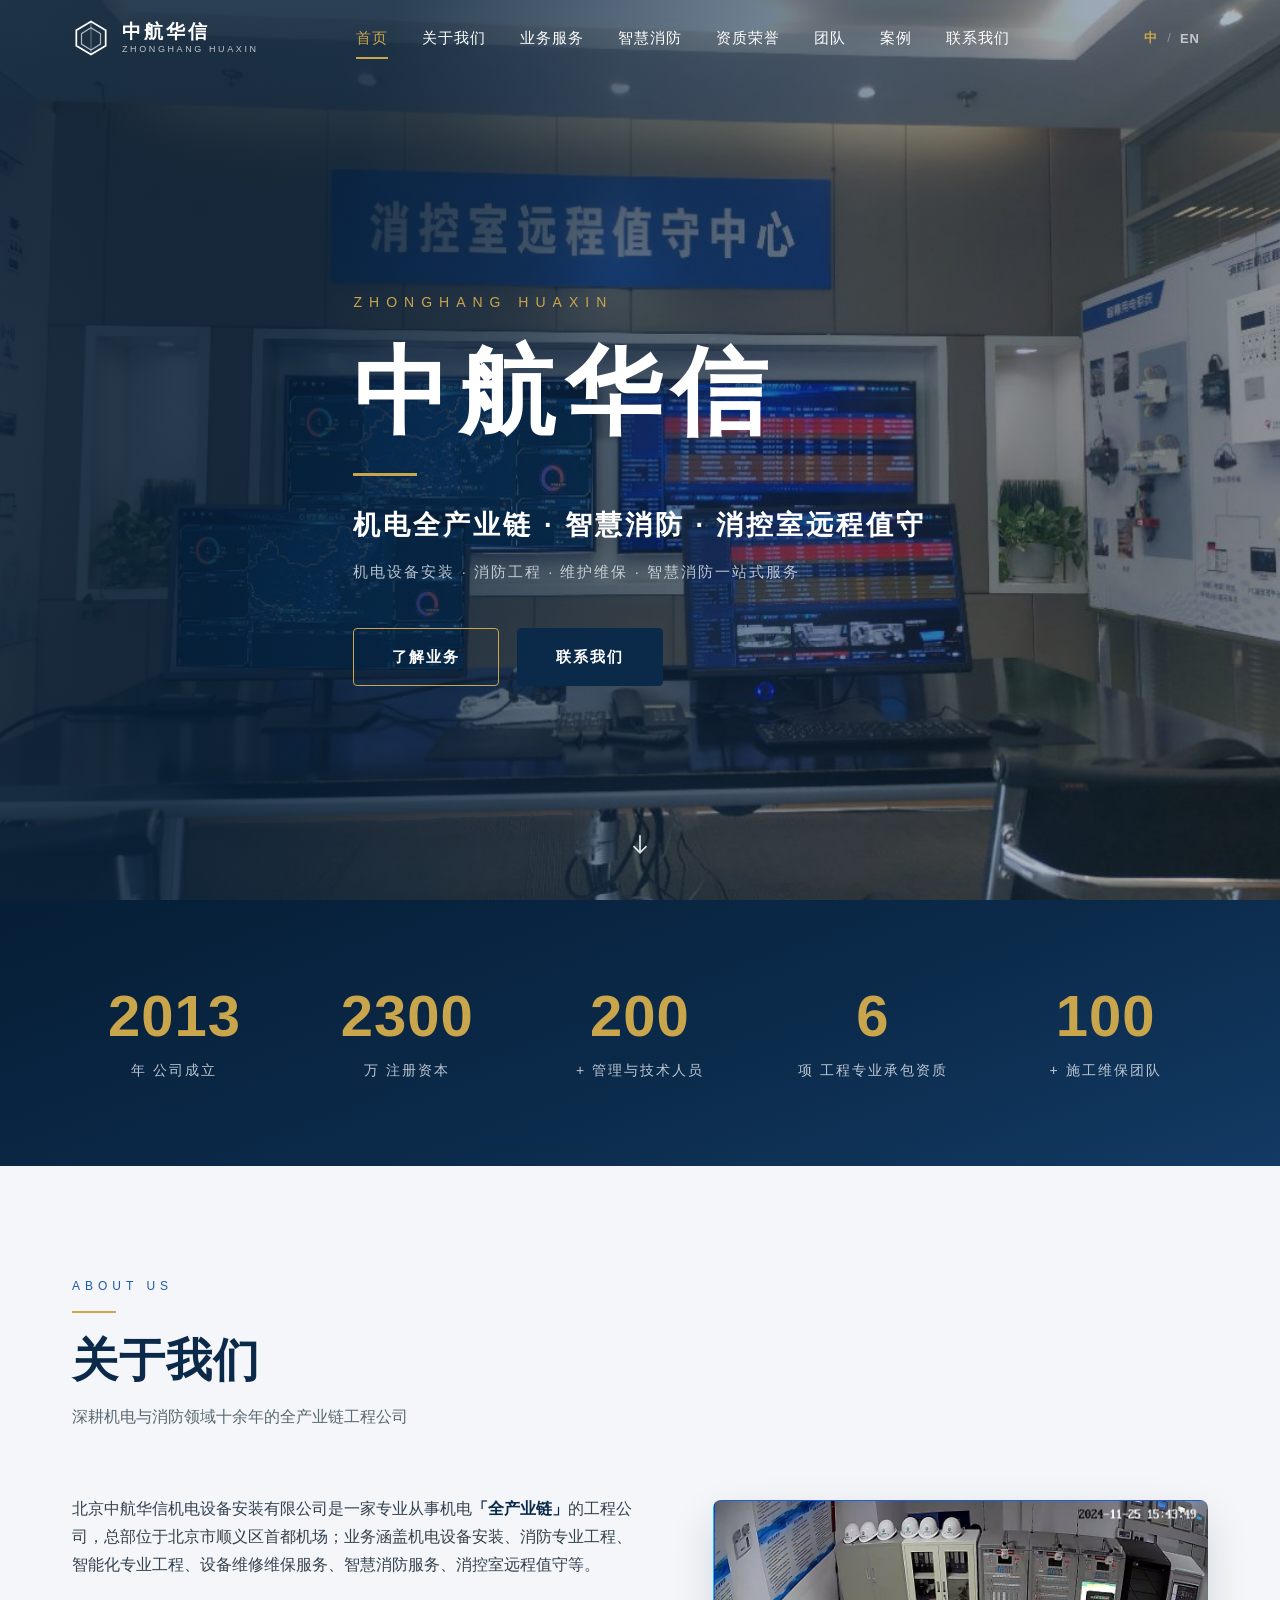
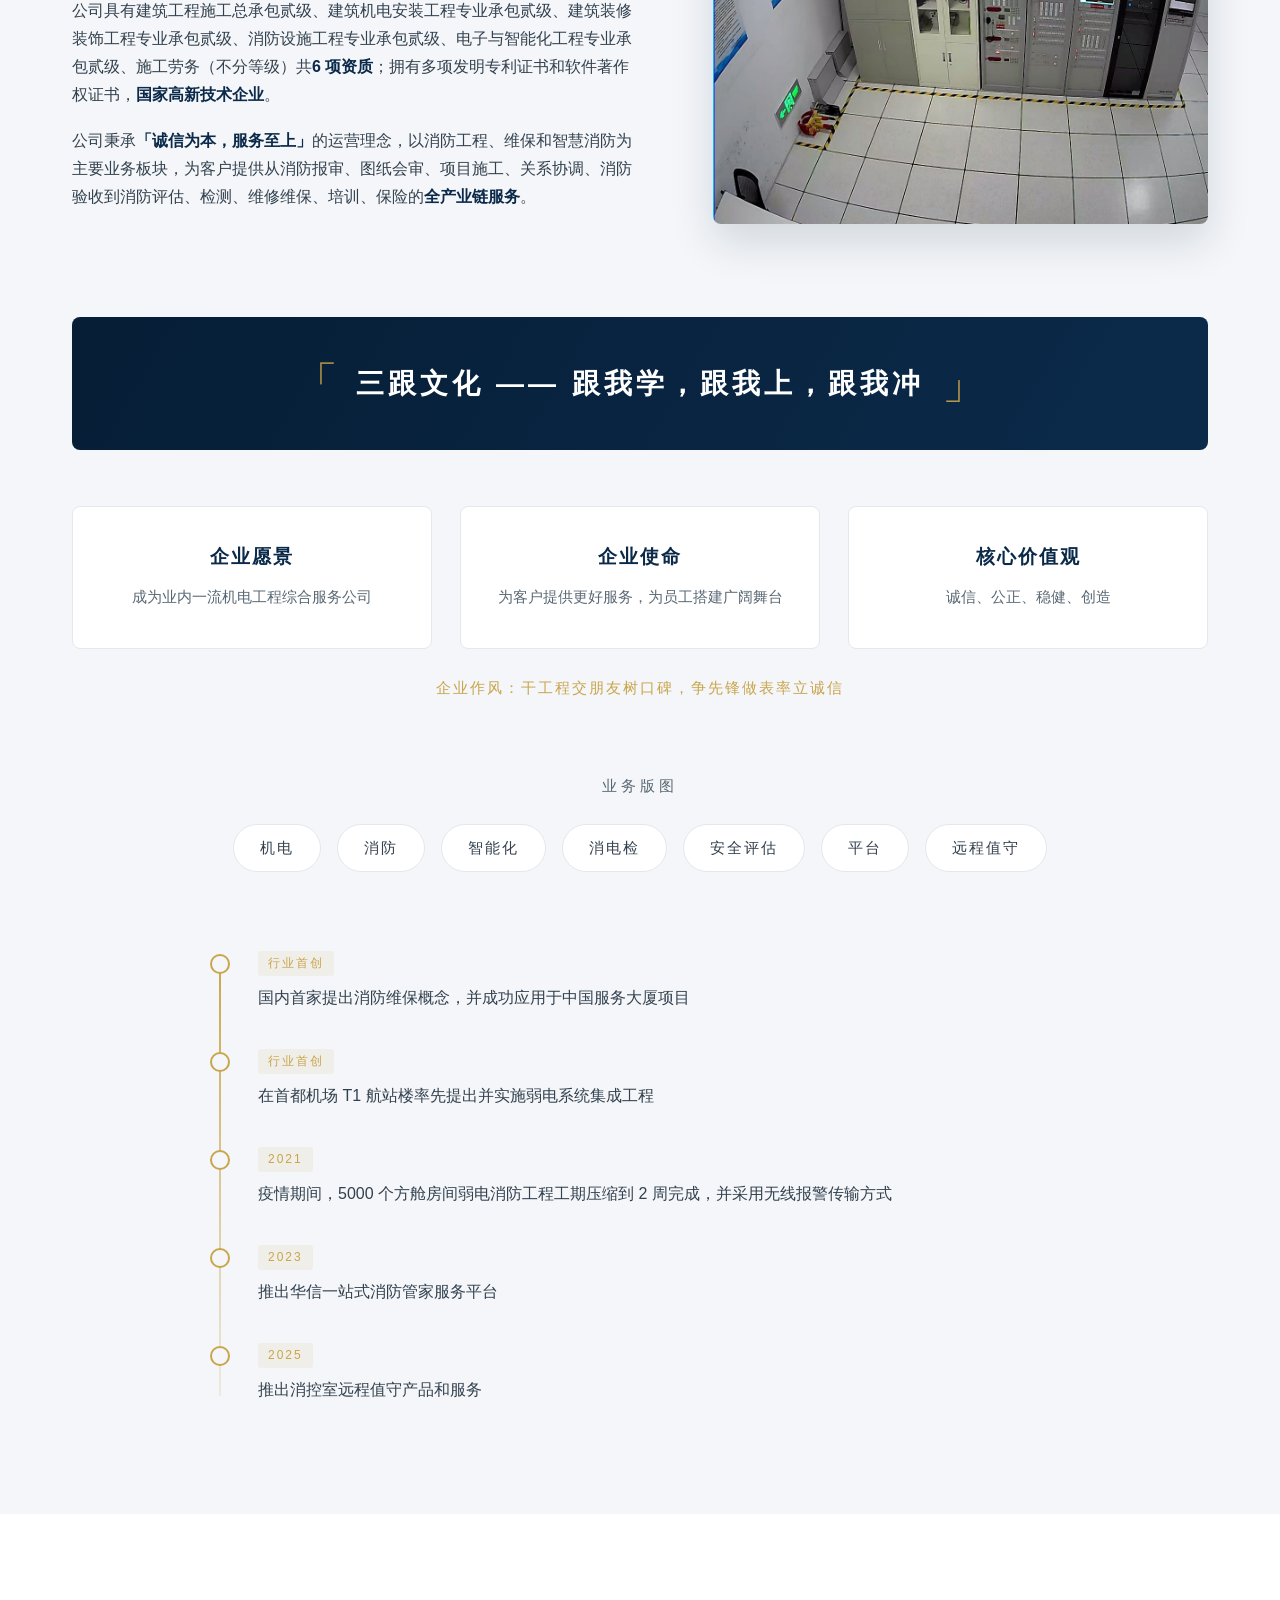
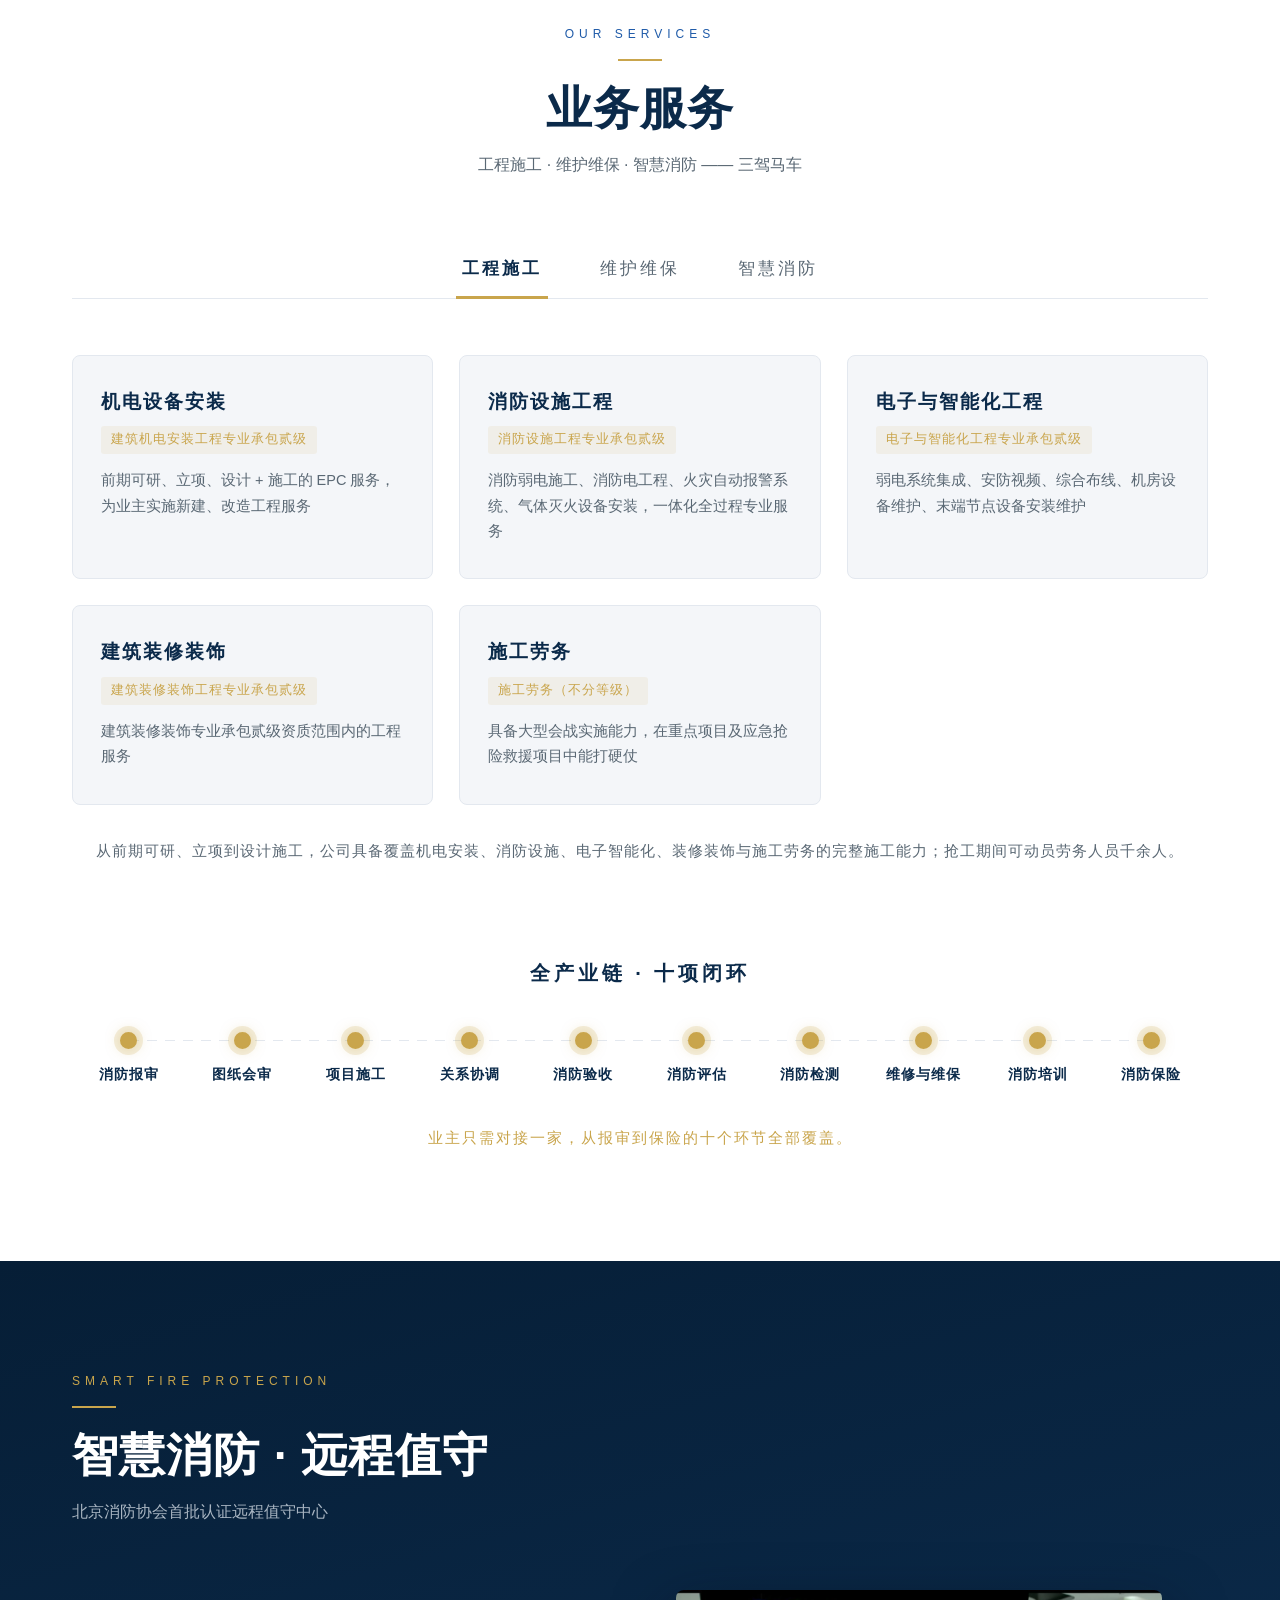
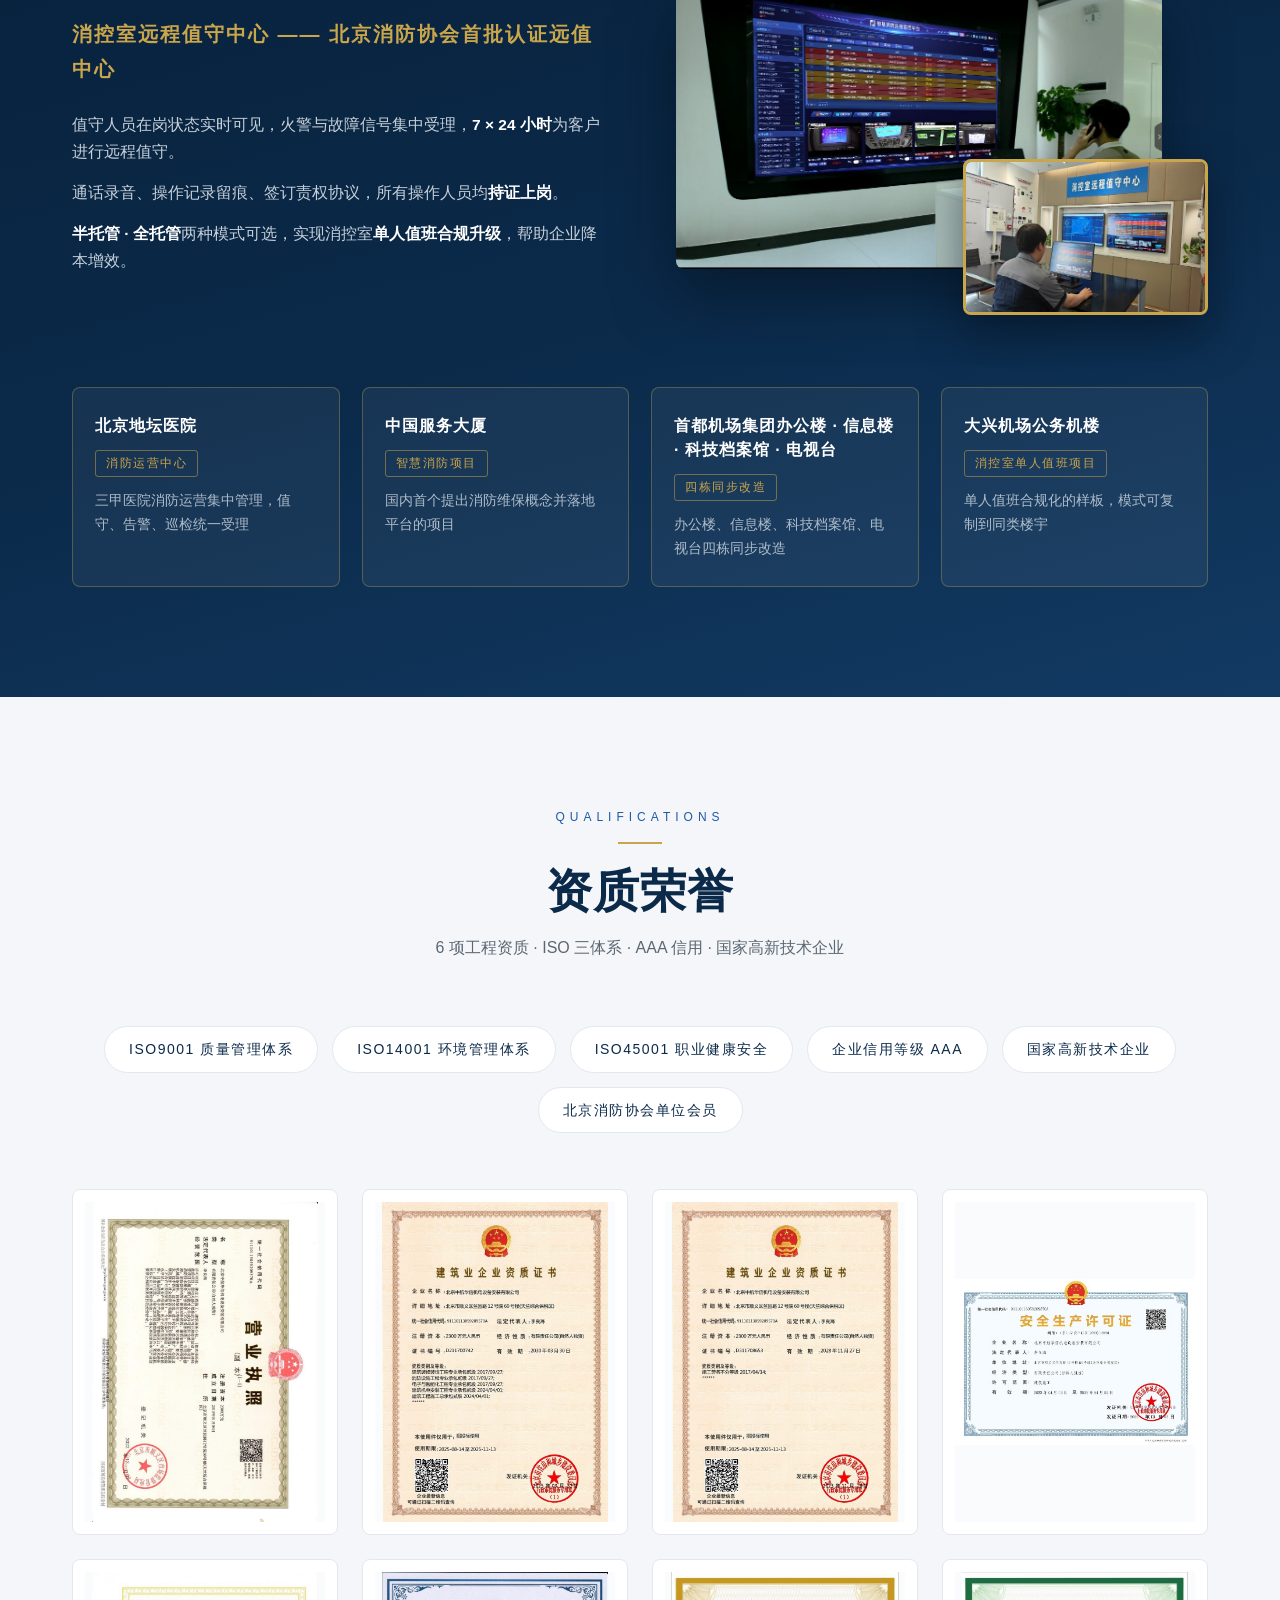
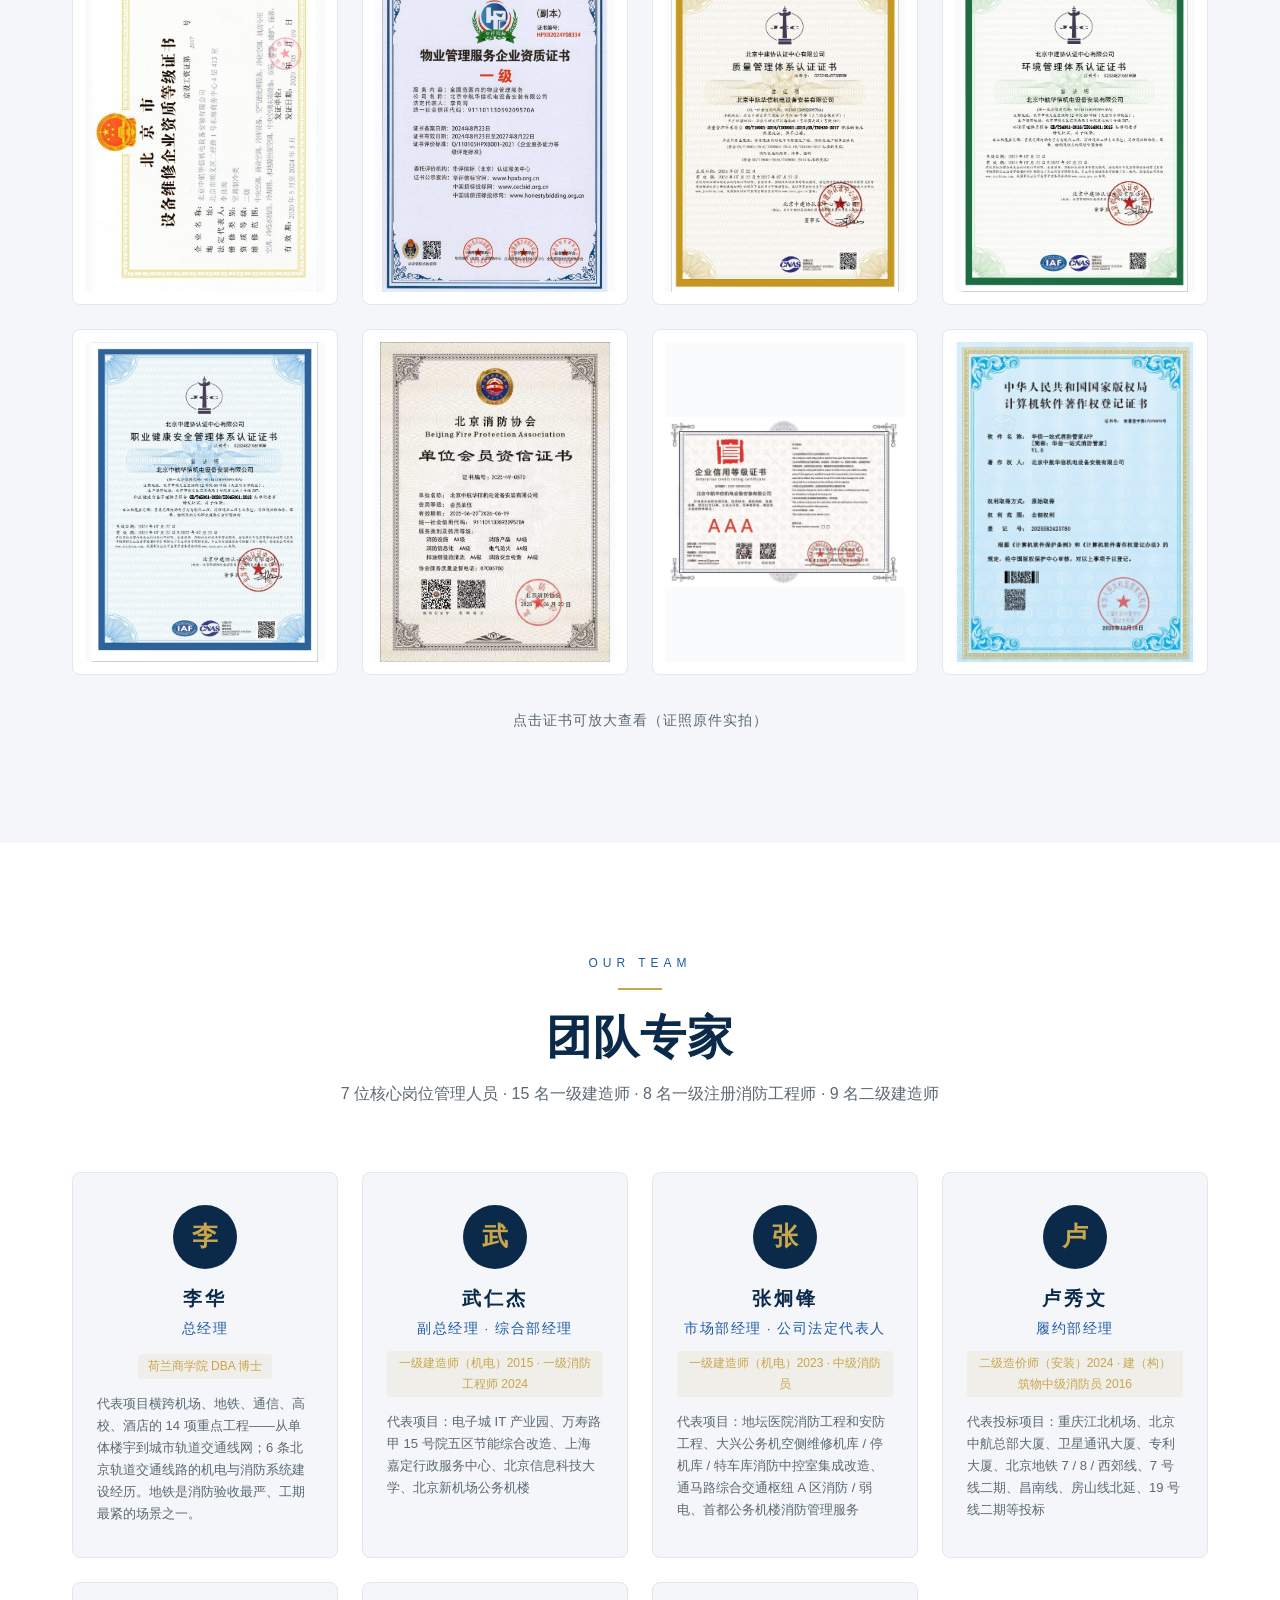
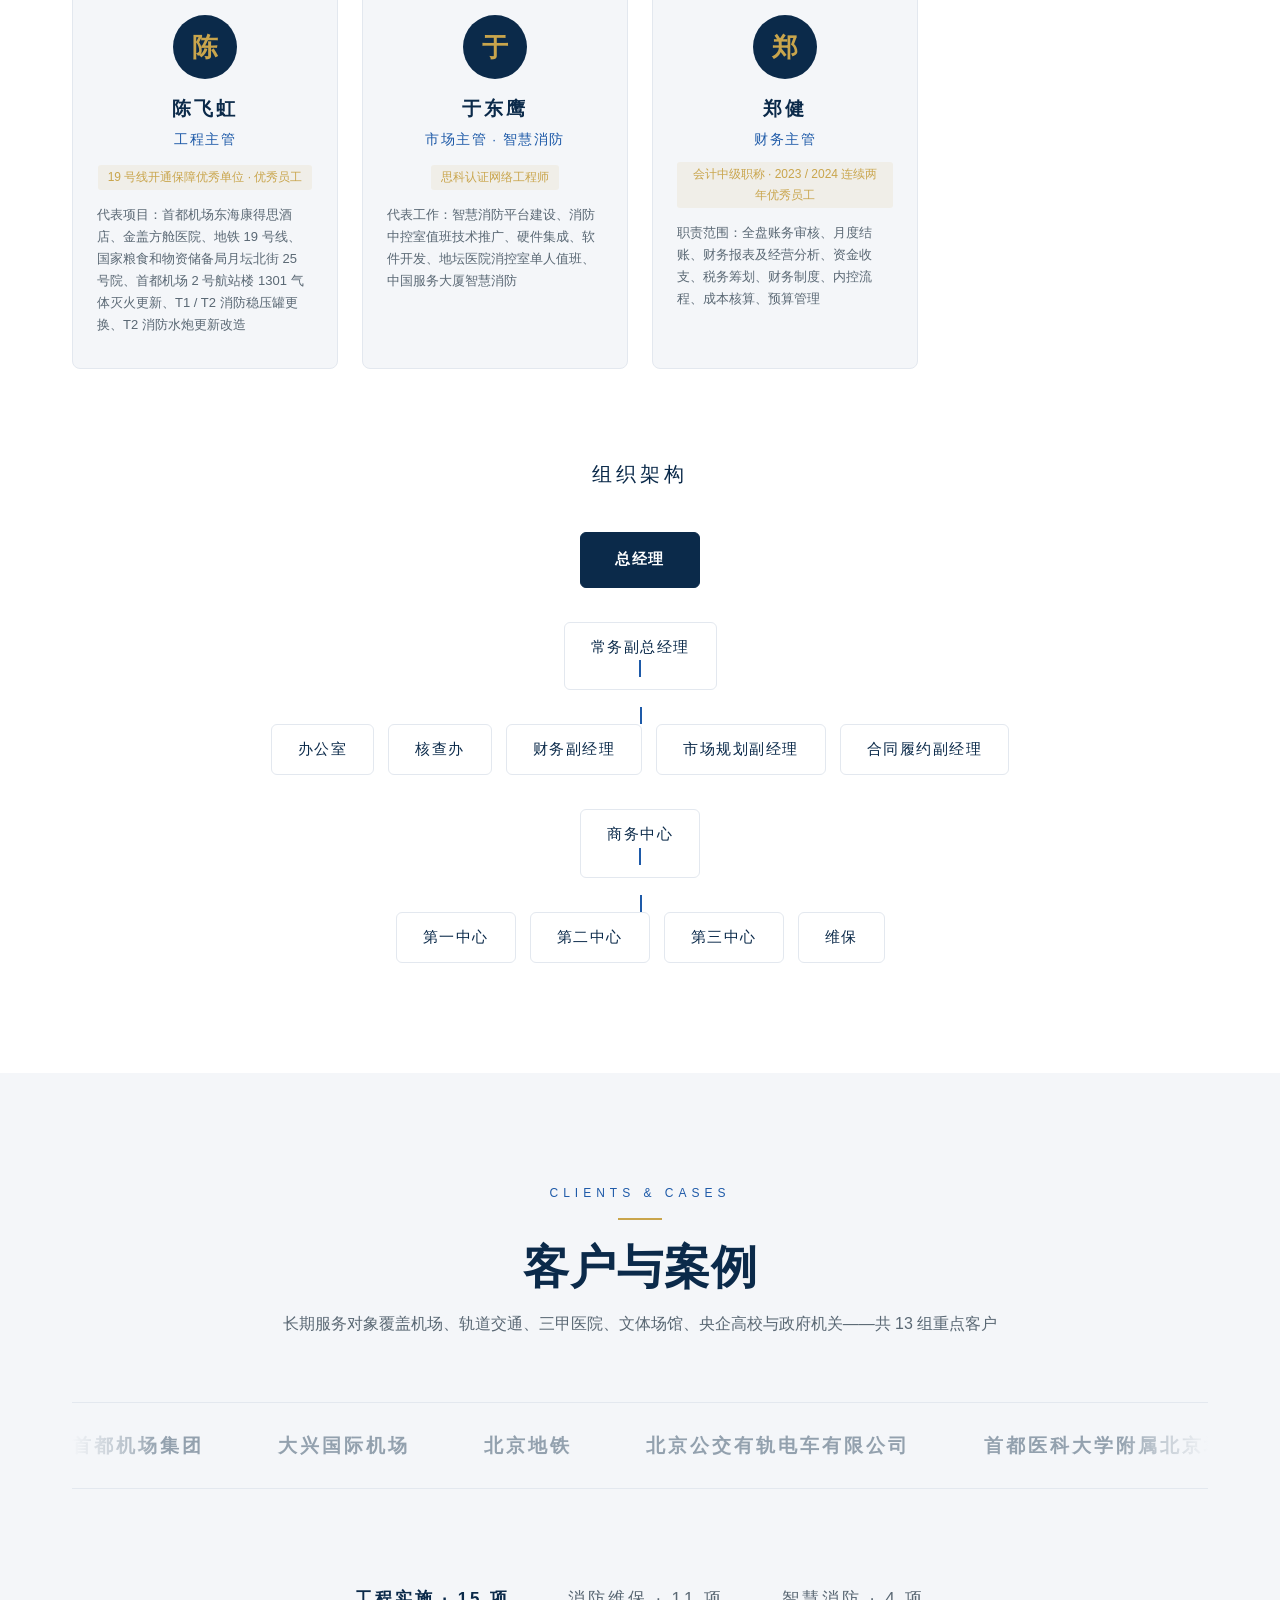
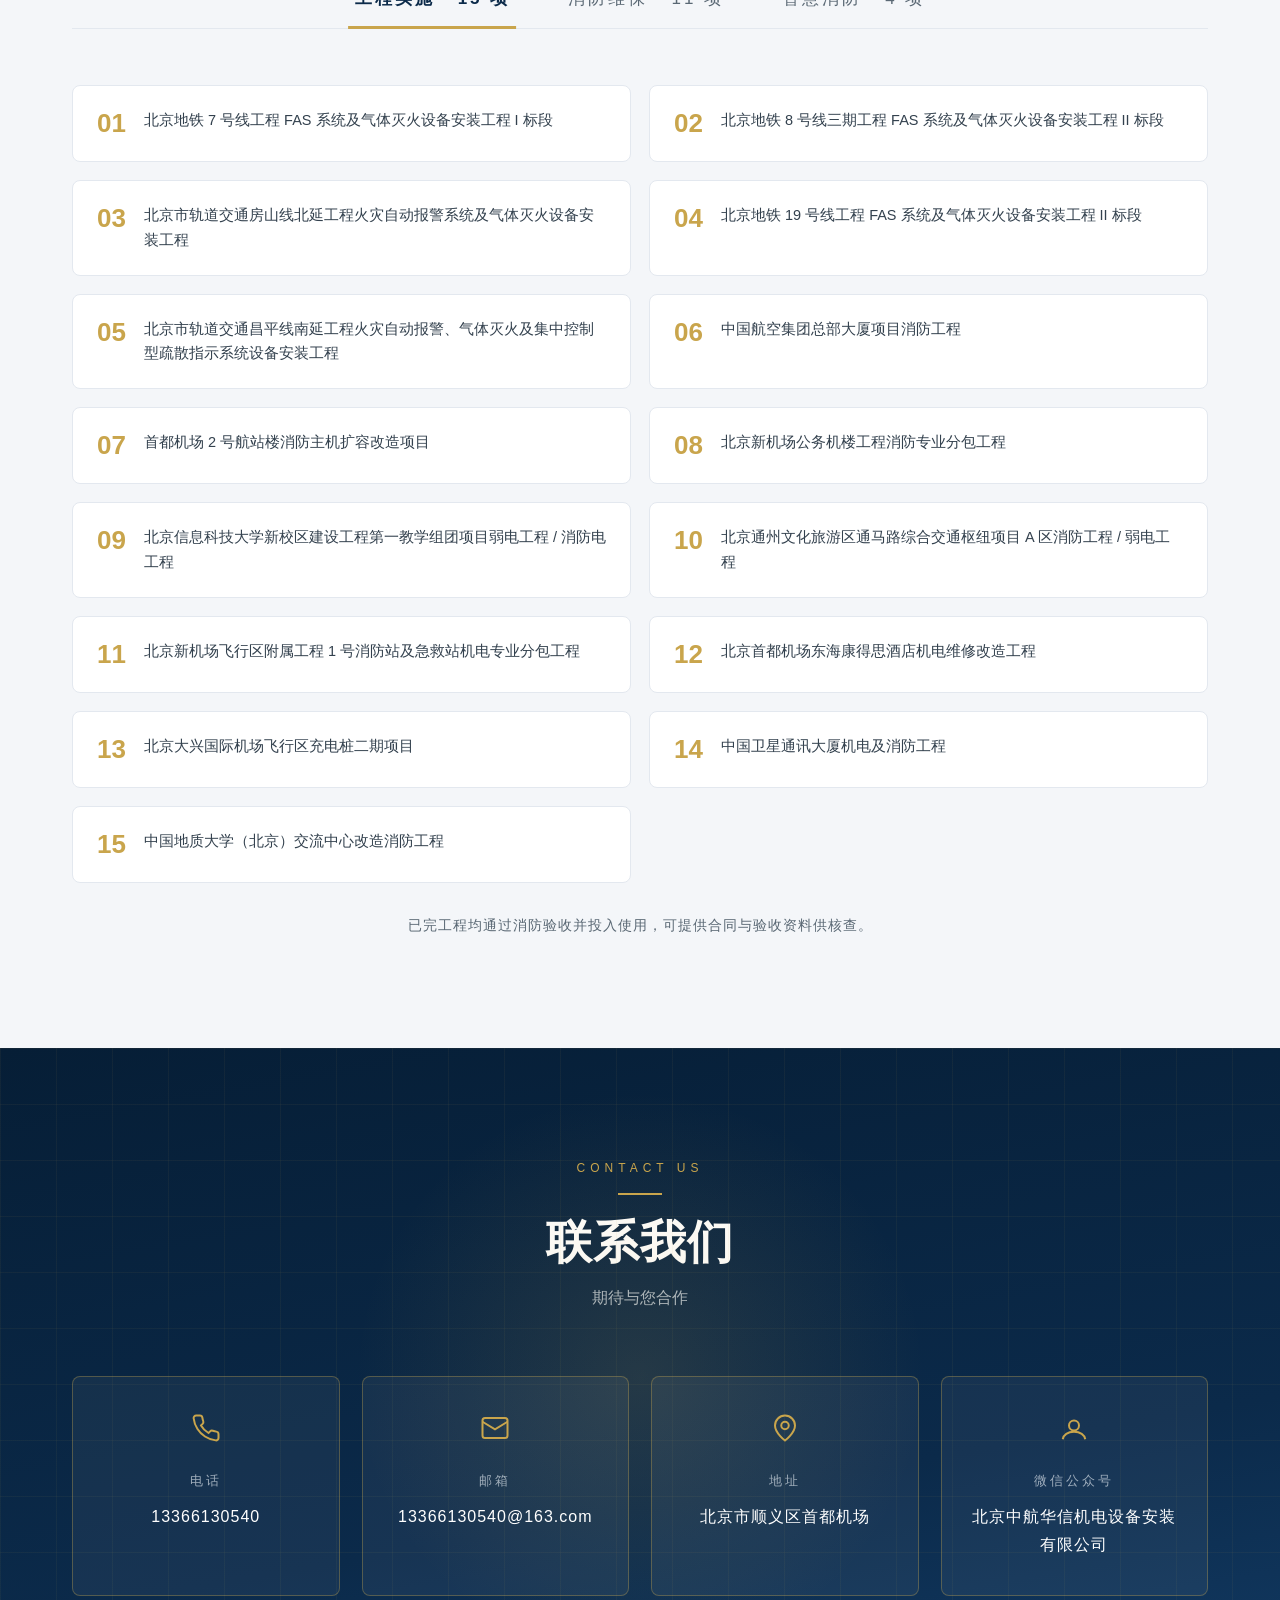
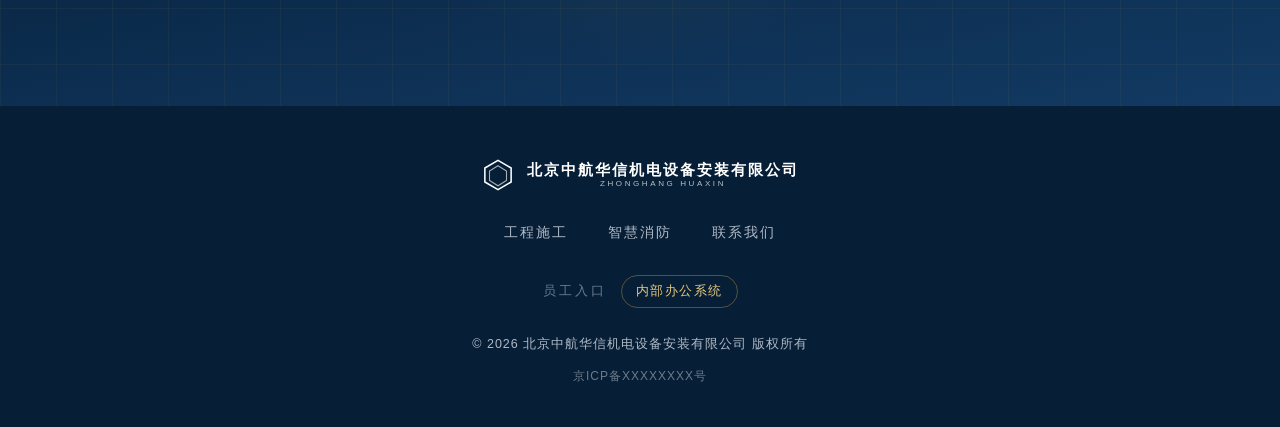
==== commit ea08fe2d: "feat: 页脚新增「员工入口」，指向投标决策中枢演示版 oa.html - index.html：页脚导航下方新增员工入口块，对外文案只写「内部办公系统」 - oa.html：由桌面《华信投标决策中" ====
--- a/index.html
+++ b/index.html
@@ -676,6 +676,23 @@
         <a href="#smart" data-i18n="footer.l2">智慧消防</a>
         <a href="#contact" data-i18n="footer.l3">联系我们</a>
       </nav>
+
+      <!-- ======== 员工入口 ========
+           指向 oa.html —— 《华信投标决策中枢》的演示版快照（源文件在桌面）。
+             该页是静态原型，无登录校验、无数据库、无后端。
+             该页带 noindex，页内标注「演示版 · 非生产系统」。
+           真系统（Flask · 127.0.0.1:8000）上线后，把 href 换成它的实际地址。
+
+           ⚠ oa.html 由桌面原件经 7 处发布前处理生成，不要直接编辑它：
+             改桌面原件，再重跑脚本，否则下次覆盖会丢掉这里的改动。
+
+           对外文案只写「内部办公系统」，不写「招投标系统」：
+             该系统承载成本价、报价、业绩等涉密信息，入口不该向访客说明它是什么。 -->
+      <div class="footer-staff">
+        <span class="footer-staff-title" data-i18n="footer.staff">员工入口</span>
+        <a class="footer-staff-link" href="oa.html" data-i18n="footer.staffLink">内部办公系统</a>
+      </div>
+
       <p class="footer-copy" data-i18n="footer.copy">© 2026 北京中航华信机电设备安装有限公司 版权所有</p>
       <p class="footer-icp" data-i18n="footer.icp">京ICP备XXXXXXXX号</p>
     </div>
--- a/css/base.css
+++ b/css/base.css
@@ -59,6 +59,8 @@
 html[lang="en"] .brand-cn { font-size: 16px; letter-spacing: 1px; }
 html[lang="en"] .tab-btn { letter-spacing: .5px; }
 html[lang="en"] .client-item { letter-spacing: 1px; }
+html[lang="en"] .footer-staff-title { letter-spacing: 1px; }
+html[lang="en"] .footer-staff-link { letter-spacing: .5px; }
 html[lang="en"] .btn { letter-spacing: 1px; }
 
 img { max-width: 100%; display: block; }
--- a/css/sections.css
+++ b/css/sections.css
@@ -1151,6 +1151,37 @@
   transition: color .3s;
 }
 .footer-links a:hover { color: var(--gold); }
+
+/* 员工入口 —— 内部系统入口，DOM 上紧接页脚导航。
+   视觉上比导航弱一档（描边胶囊、小一号字 + 淡一档的色），
+   不抢公开内容的注意力，员工扫一眼又能找到。 */
+.footer-staff {
+  display: flex;
+  justify-content: center;
+  align-items: center;
+  gap: 14px;
+  flex-wrap: wrap;
+  margin-bottom: 26px;
+}
+.footer-staff-title {
+  font-size: 12.5px;
+  letter-spacing: 3px;
+  color: rgba(232, 238, 245, .45);
+}
+.footer-staff-link {
+  font-size: 12.5px;
+  letter-spacing: 1.5px;
+  padding: 5px 14px;
+  border: 1px solid rgba(201, 165, 76, .4);
+  border-radius: 999px;
+  color: var(--gold-soft);
+  transition: color .3s, background-color .3s, border-color .3s;
+}
+.footer-staff-link:hover {
+  color: var(--navy-deep);
+  background-color: var(--gold);
+  border-color: var(--gold);
+}
 .footer-copy { font-size: 12.5px; letter-spacing: 1px; }
 .footer-icp {
   margin-top: 10px;
--- a/css/responsive.css
+++ b/css/responsive.css
@@ -150,6 +150,7 @@
 
   /* 页脚 */
   .footer-links { gap: 26px; }
+  .footer-staff { gap: 10px; margin-bottom: 22px; }
 }
 
 /* ---------- 手机横屏 (16:9) ---------- */
